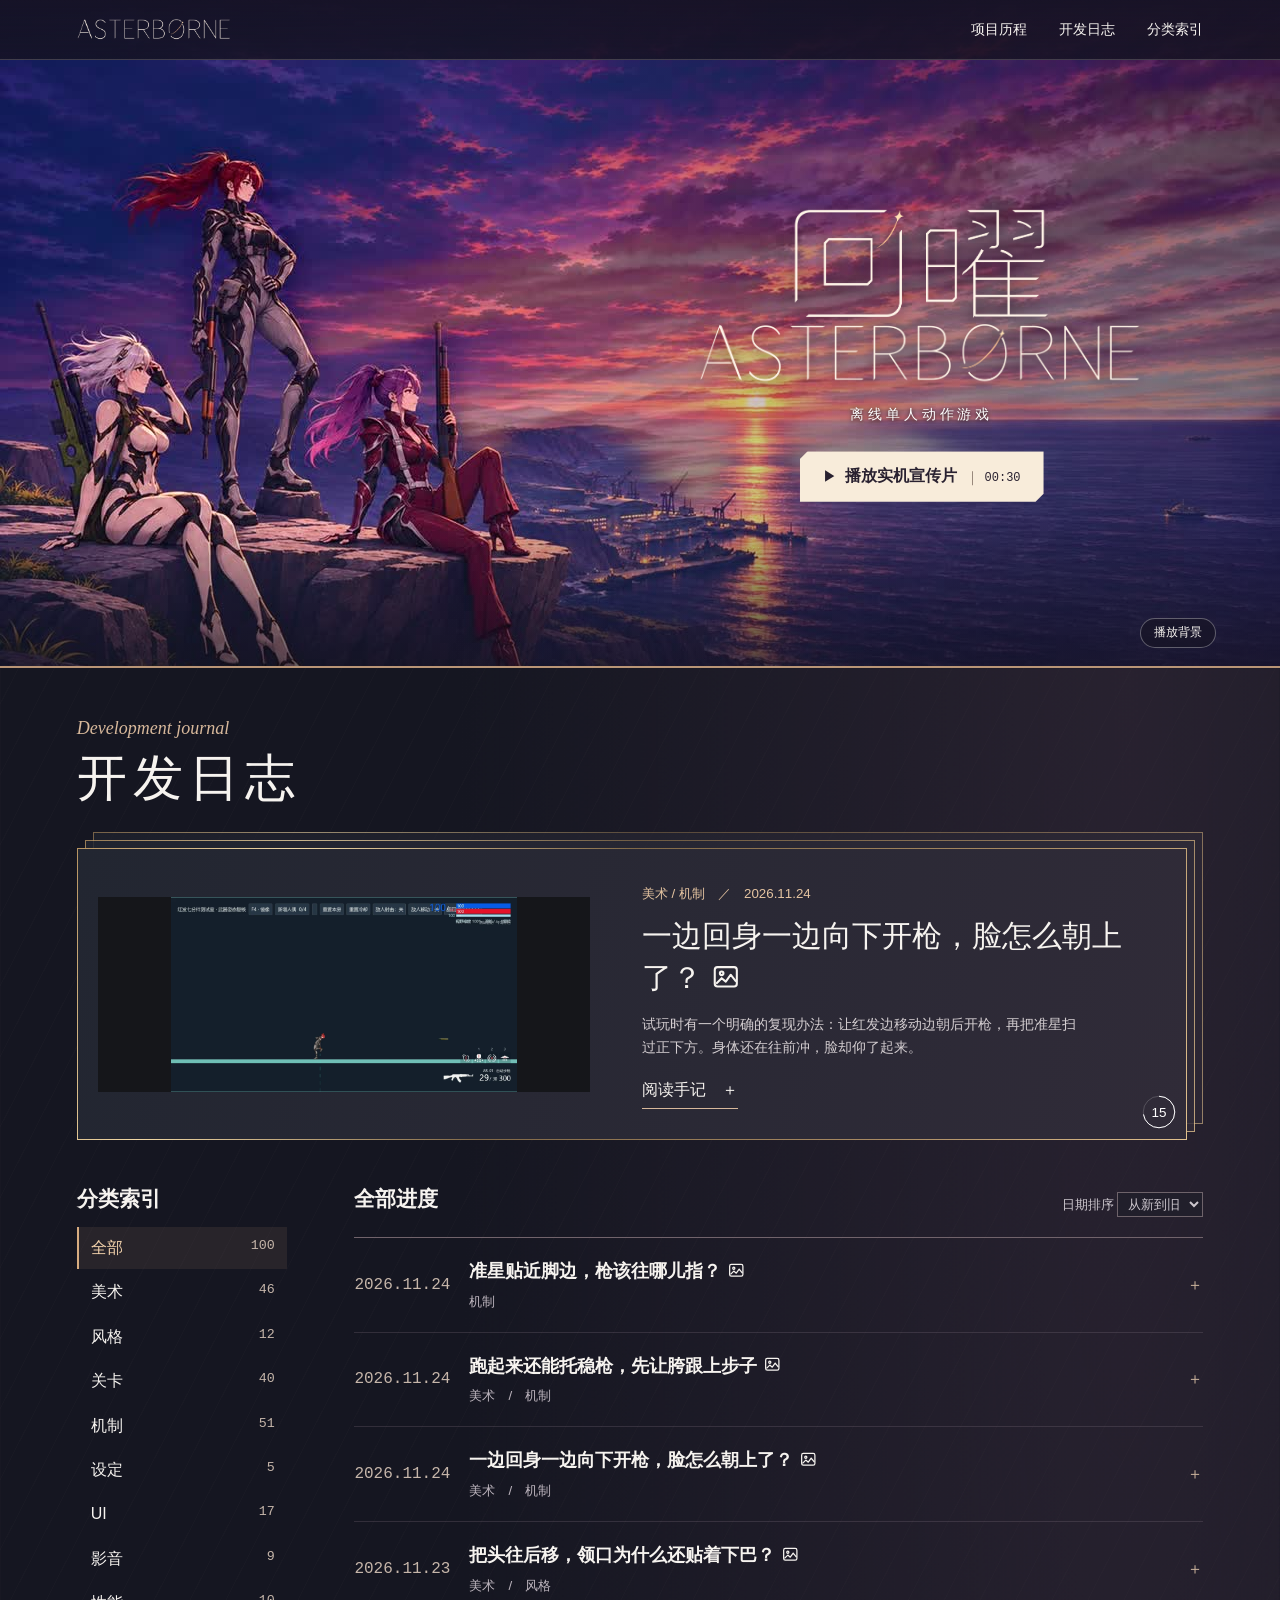
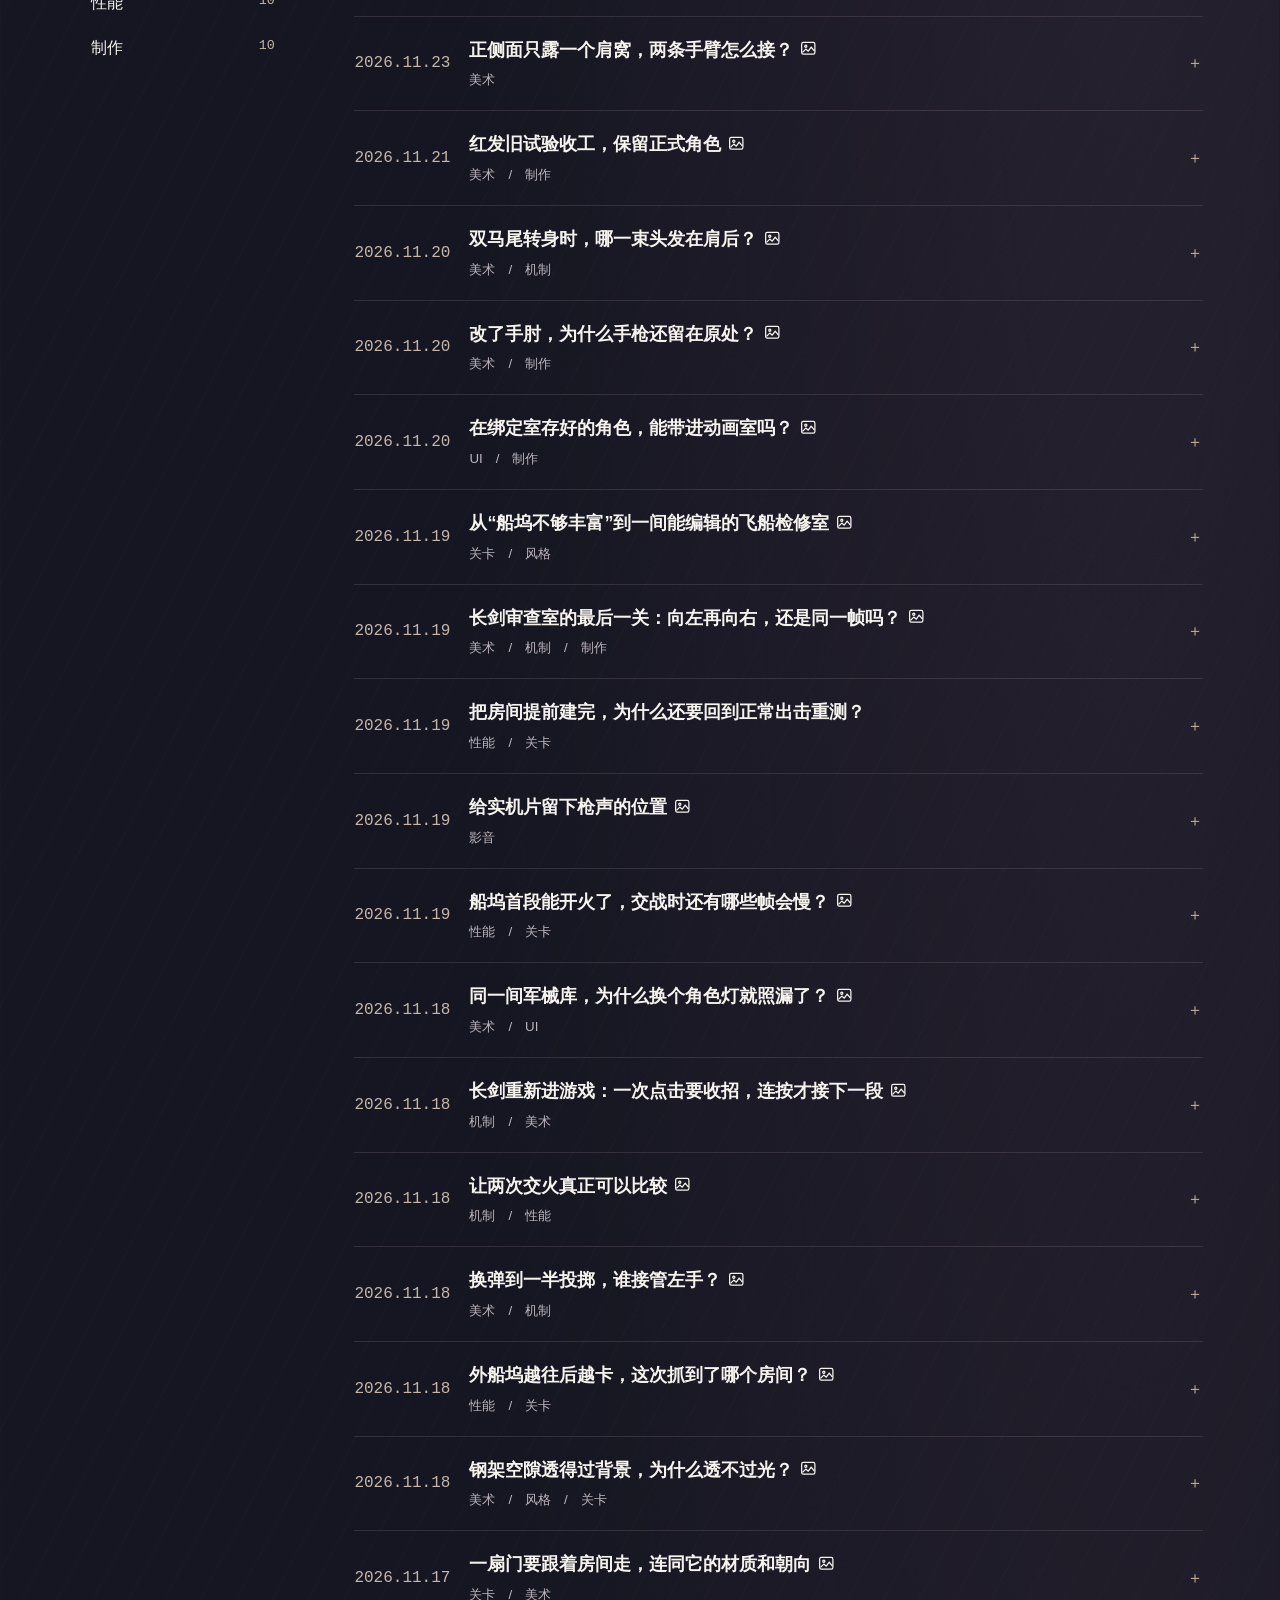
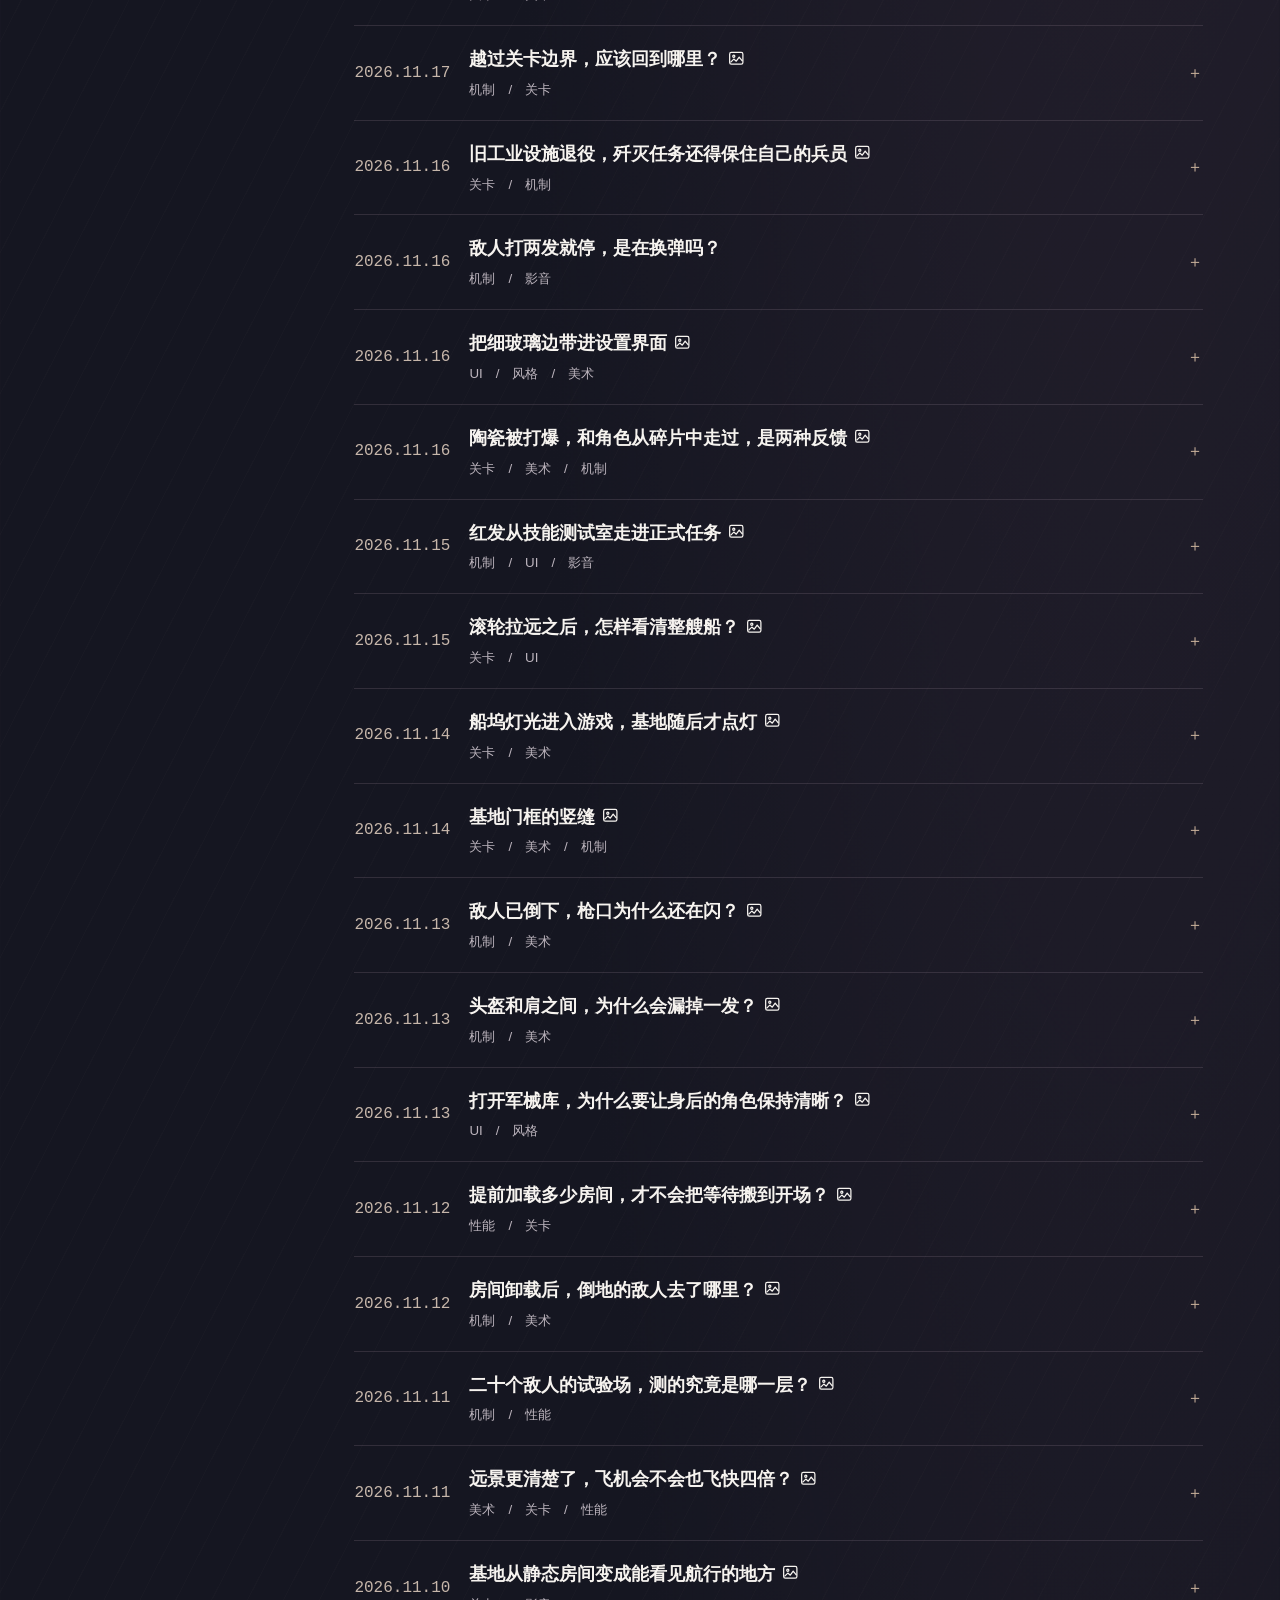
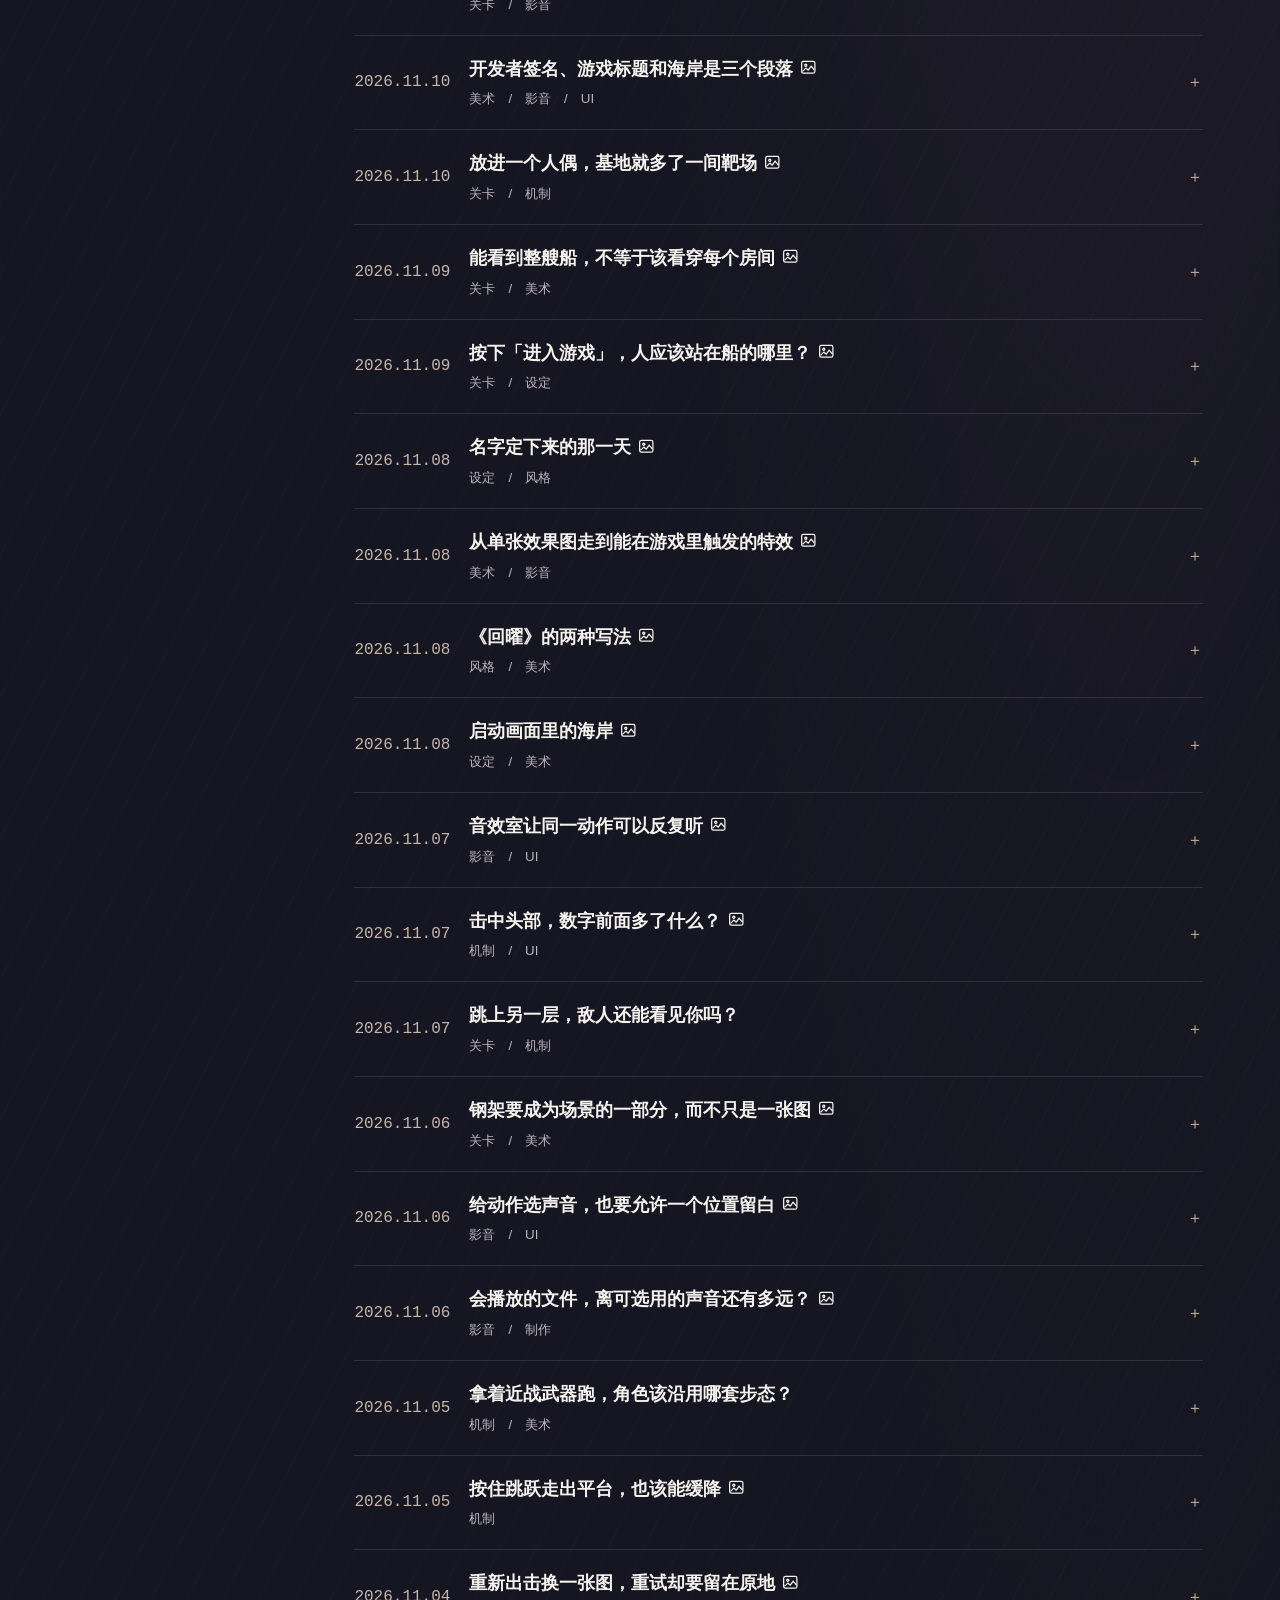
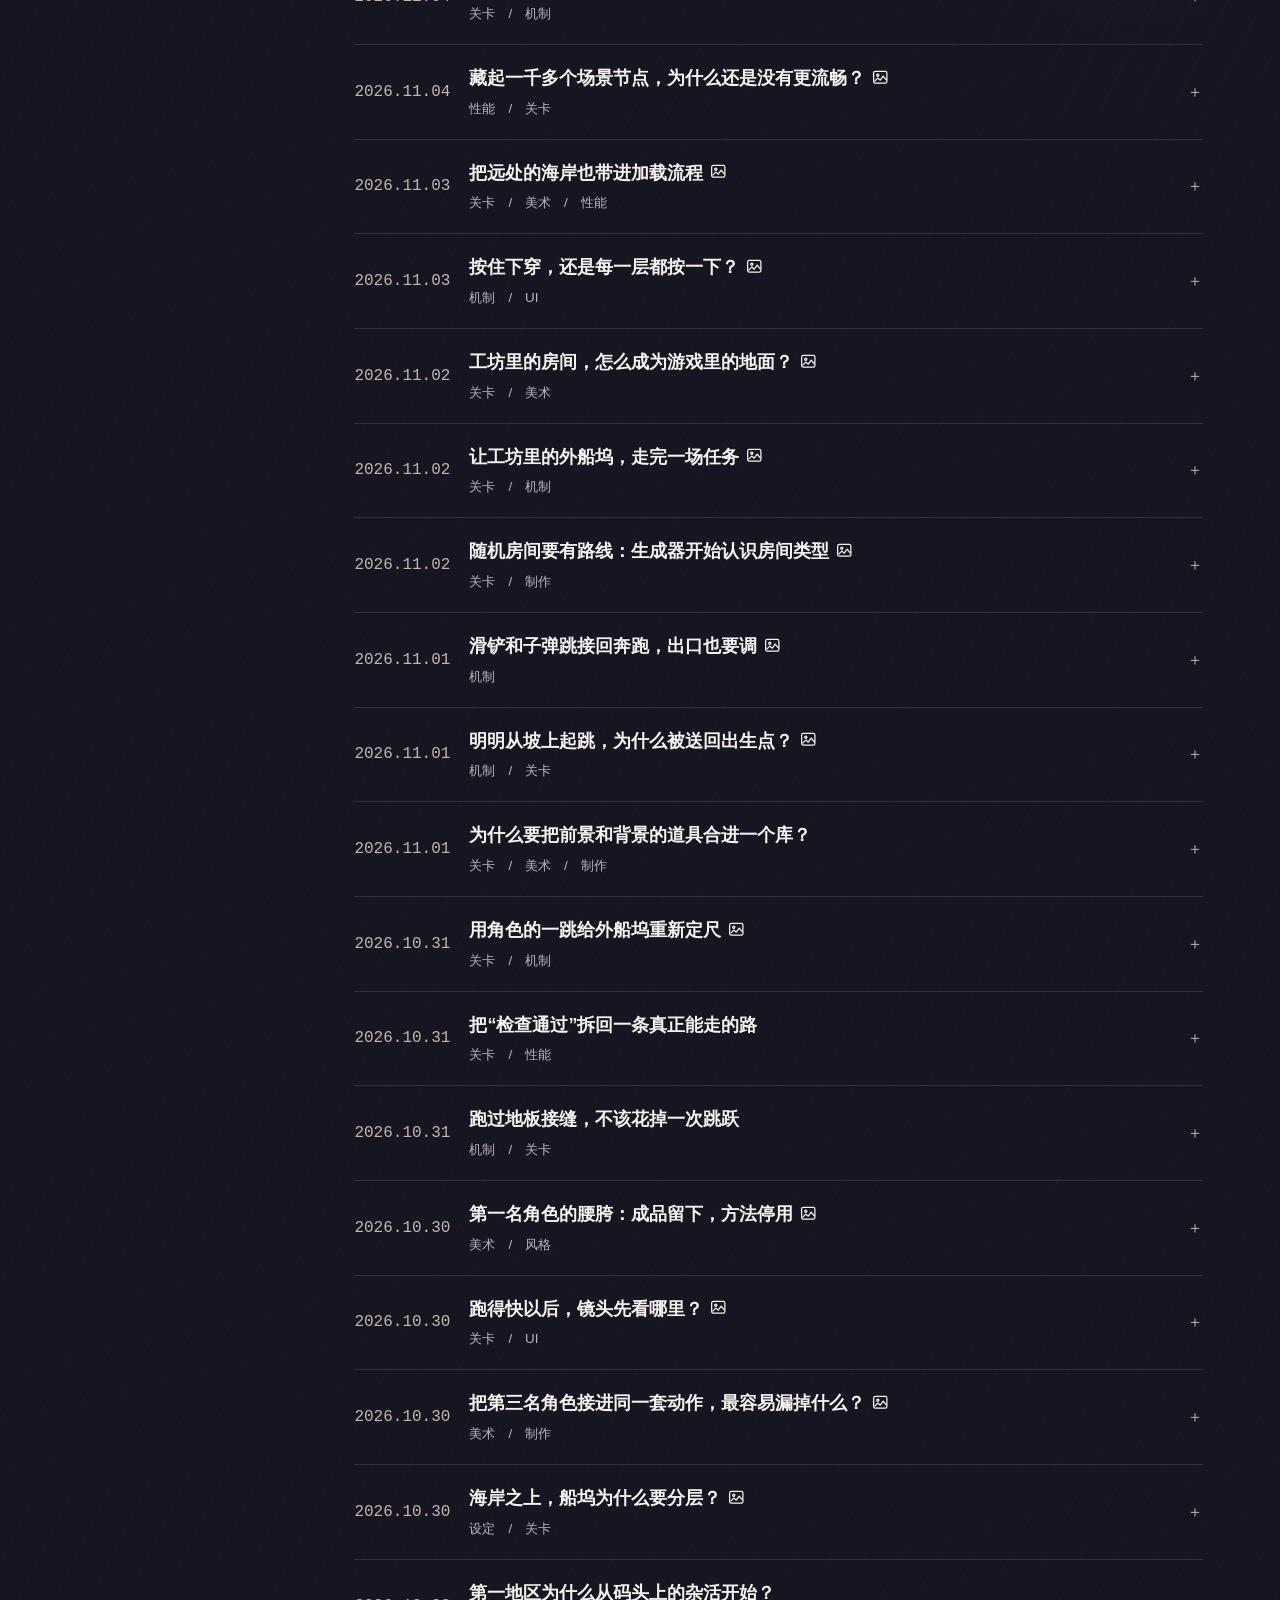
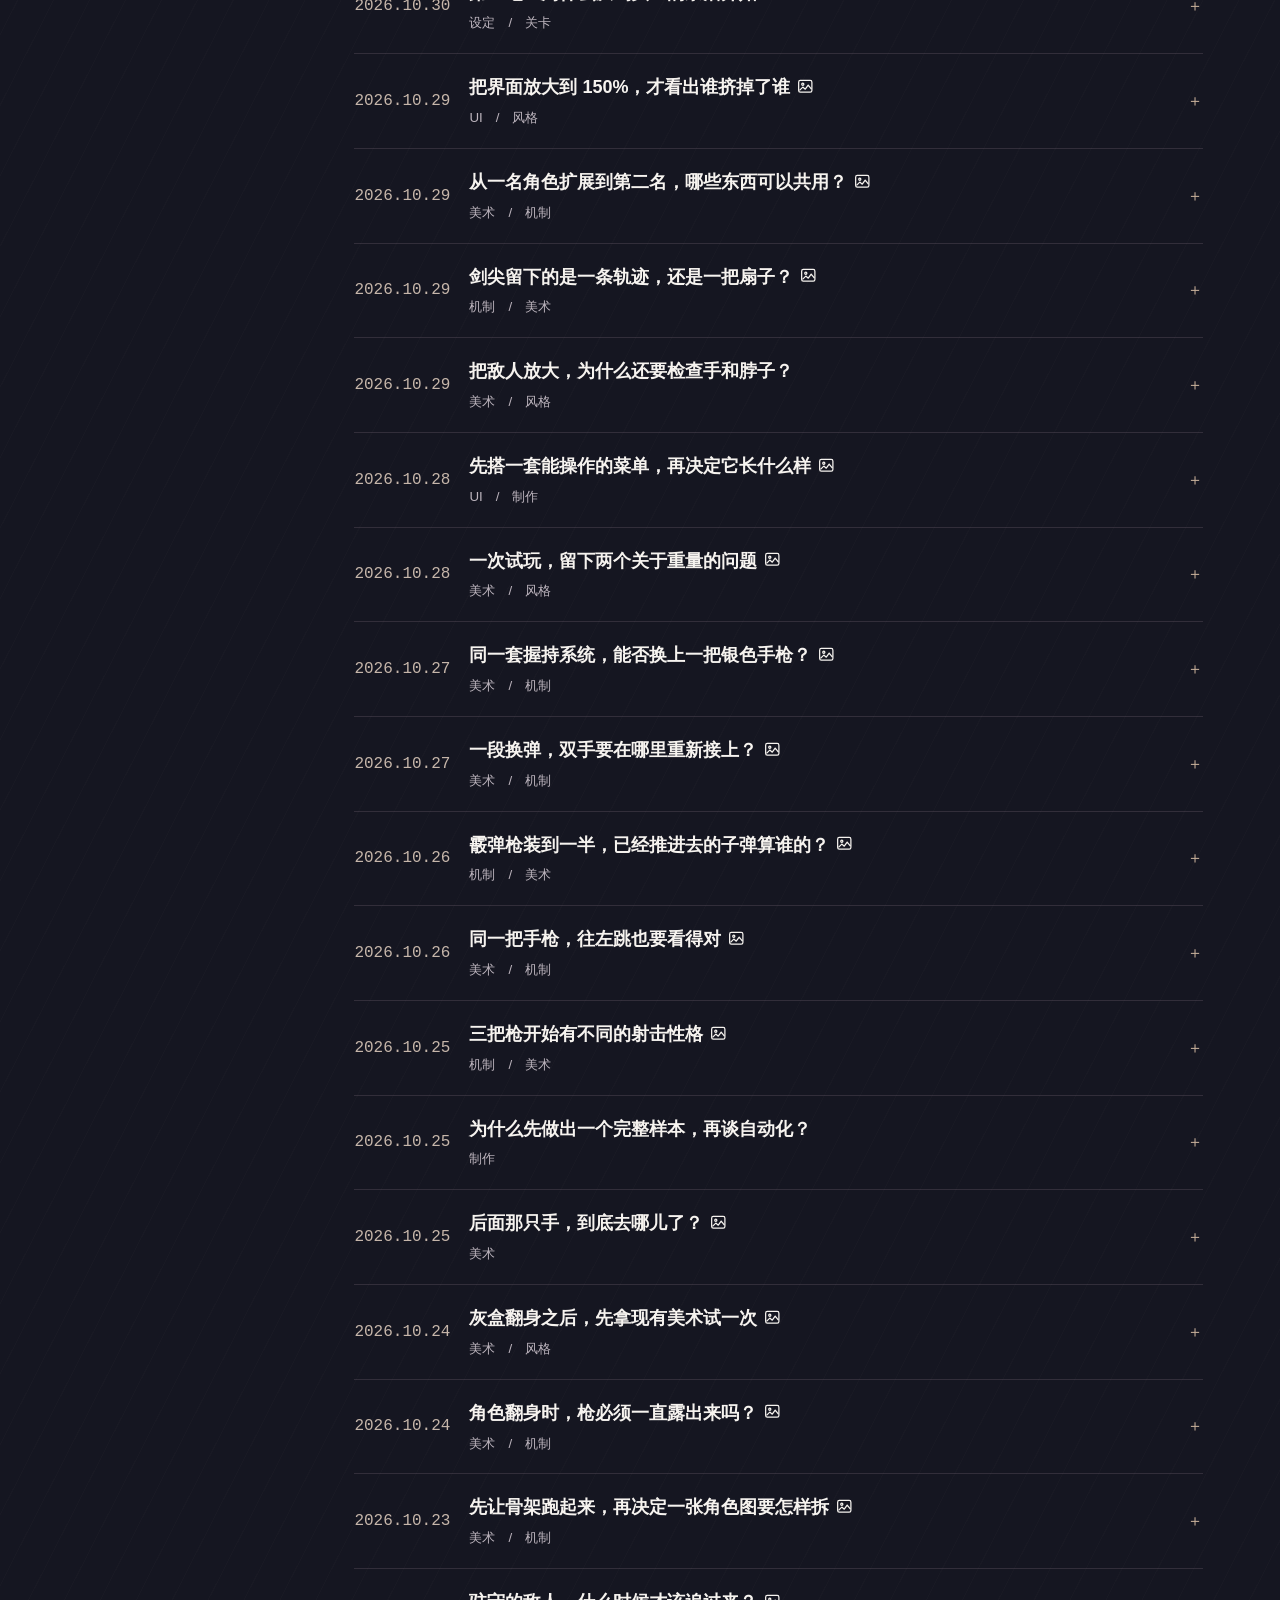
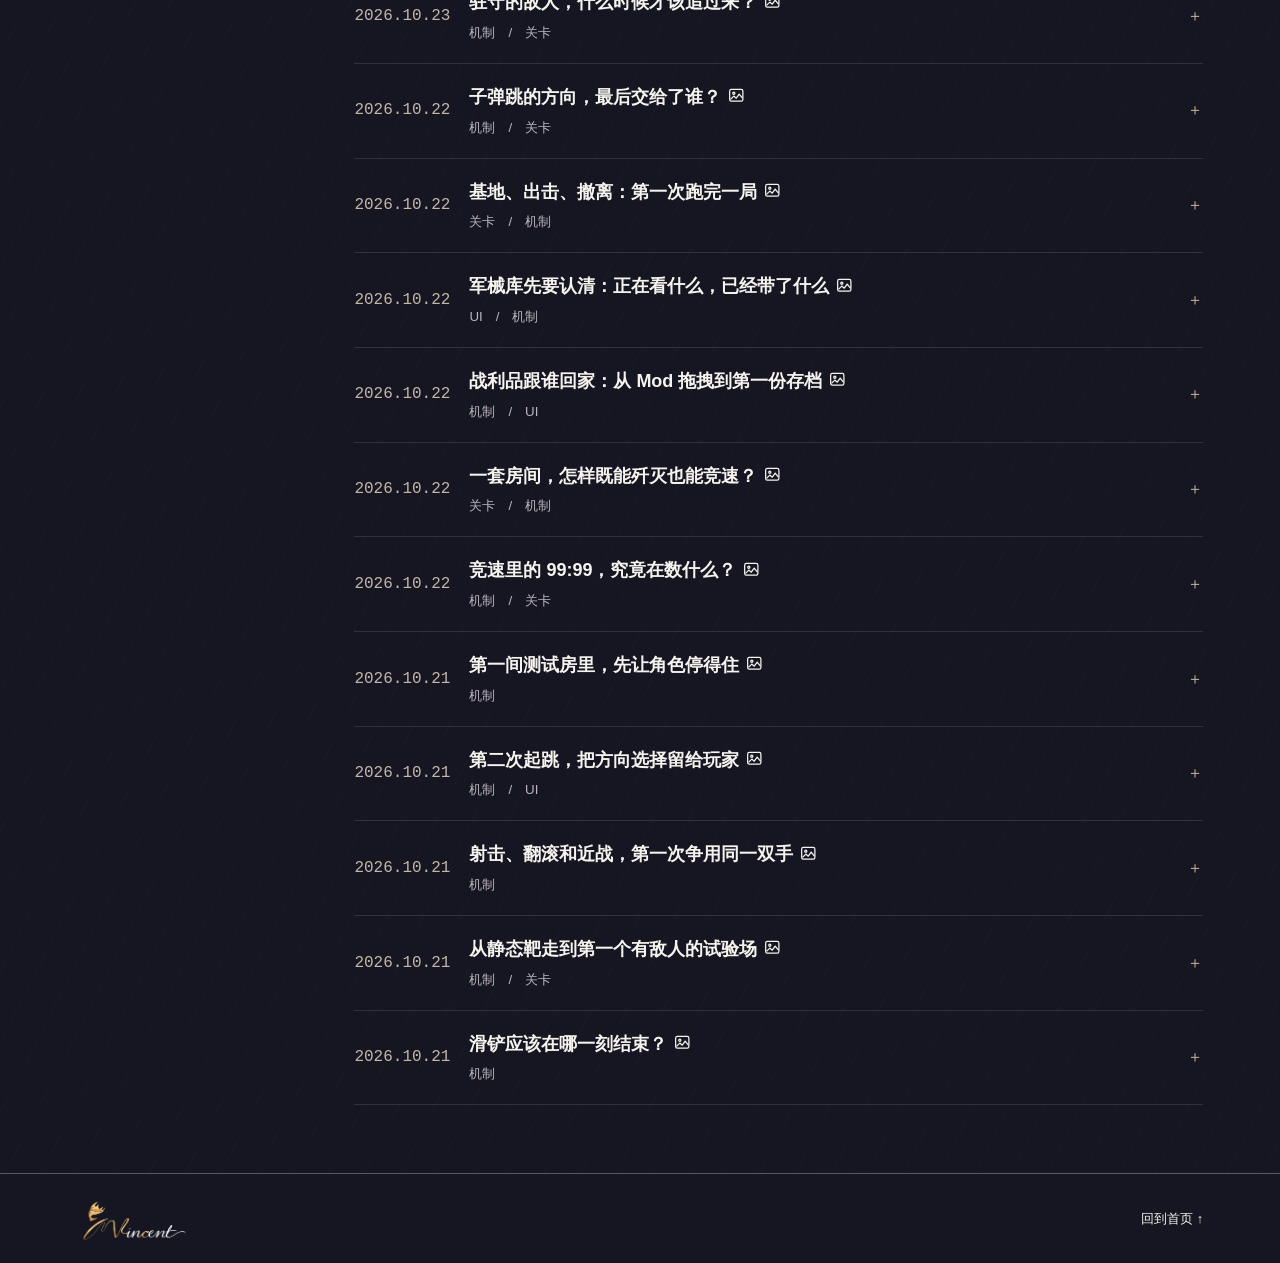
==== index.html @ 15bc6084 "Add a slim white countdown ring and gold journal card edges" ====
<!doctype html><html lang="zh-CN"><head><meta charset="utf-8"><meta name="viewport" content="width=device-width,initial-scale=1"><title>回曜 Asterborne ｜ 游戏与开发日志</title><link rel="stylesheet" href="site.css"><script defer src="notes.js"></script><script defer src="figures.js"></script><script defer src="journal.js"></script></head><body>
<header><a href="#home" aria-label="回曜首页"><img src="media/Asterborne-eclipse-wordmark.png" alt="Asterborne"></a><nav><a href="history.html">项目历程</a><a href="#journal">开发日志</a><a href="#topics">分类索引</a></nav></header>
<main id="home"><section class="hero"><video id="sea" muted loop playsinline preload="metadata" poster="media/shore.jpg" aria-hidden="true" src="media/homepage-background.mp4"></video><div class="heroCopy"><h1 aria-label="回曜 Asterborne"><span class="zh" aria-hidden="true"></span><span class="en" aria-hidden="true"></span></h1><p>离线单人动作游戏</p><button id="play"><span aria-hidden="true">▶</span> 播放实机宣传片 <small>00:30</small></button></div><button id="motion">播放背景</button></section>
<section id="journal"><div class="mast"><div><span lang="en">Development journal</span><h2>开发日志</h2></div></div>
<div id="journalDeck" aria-label="随机开发日志节选">
<svg class="deck-clock" viewBox="0 0 40 40" role="timer" aria-label="距下一篇日志的秒数" aria-live="off" hidden>
  <circle class="clock-track" cx="20" cy="20" r="17.5"/>
  <circle class="clock-ring" cx="20" cy="20" r="17.5" pathLength="100" stroke-dasharray="100" transform="rotate(-90 20 20)"/>
  <text x="20" y="25.4" text-anchor="middle">20</text>
</svg></div>
<div class="archive"><aside id="topics"><h3>分类索引</h3><div id="filters" aria-label="按开发方向筛选"></div></aside><section class="timeline"><div class="bar"><h3 id="listTitle">全部进度</h3><label>日期排序 <select id="order"><option value="new">从新到旧</option><option value="old">从旧到新</option></select></label></div><div id="entries" aria-live="polite"></div></section></div></section></main>
<footer><img src="media/Vincent-emblem-4K.png" alt="Vincent"><a href="#home">回到首页 ↑</a></footer>
<dialog id="cinema" aria-label="回曜实机宣传片"><button class="close" aria-label="关闭宣传片">关闭 ×</button><video controls playsinline preload="none" src="media/homepage-gameplay.mp4"></video></dialog>
<dialog id="article" aria-labelledby="articleTitle"><button class="close">关闭 ×</button><small id="articleMeta"></small><h2 id="articleTitle"></h2><div id="articleBody"></div></dialog></body></html>
---- site.css ----
*{box-sizing:border-box}html{scroll-behavior:smooth;scroll-padding-top:20px}body{margin:0;color:#f6f3ef;background:#151621;font:16px/1.65 "Microsoft YaHei UI","Microsoft YaHei",sans-serif}button,select{font:inherit;cursor:pointer}a,button{color:inherit}a{text-decoration:none}button{background:none;border:0}a:hover,button:hover{color:#f7cb96}:focus-visible{outline:3px solid #ffd38d;outline-offset:3px}header{position:absolute;z-index:2;inset:0 0 auto;display:flex;align-items:center;justify-content:space-between;padding:18px 6%;border-bottom:1px solid #fffae62f;background:linear-gradient(#171326bd,transparent)}header img{width:155px;display:block}nav{display:flex;gap:32px;font-size:14px}.hero{height:clamp(510px,74vh,820px);position:relative;isolation:isolate;overflow:hidden;background:#302849}.hero video,.hero:after{position:absolute;inset:0;width:100%;height:100%;object-fit:cover;object-position:50% 58%;z-index:-2}.hero:after{content:"";z-index:-1;background:linear-gradient(90deg,transparent 34%,#211b3633 55%,#1c122a75),linear-gradient(0deg,#10111caa,transparent 22%)}.heroCopy{position:absolute;top:53%;left:48%;right:4%;transform:translateY(-50%);text-align:center}:root { caret-color: transparent; }
input, textarea, [contenteditable]:not([contenteditable="false"]) { caret-color: auto; }
.hero h1{margin:0;user-select:none}
.hero h1 span{display:block;margin:auto;background:no-repeat center/contain;filter:drop-shadow(0 2px 7px #15101f)}
.hero h1 .zh{aspect-ratio:2644/1184;background-image:url("media/Asterborne-Huiyao-wordmark.png")}
.hero h1 .en{aspect-ratio:3760/513;background-image:url("media/Asterborne-eclipse-wordmark.png")}.zh{width:min(48%,265px)}.en{width:min(80%,450px)}.heroCopy p{letter-spacing:.28em;font-size:14px;color:white;margin:19px 0 25px;text-shadow:0 1px 4px #111}#play{background:#f8ecda;color:#292130;padding:12px 23px;clip-path:polygon(8px 0,100% 0,100% calc(100% - 8px),calc(100% - 8px) 100%,0 100%,0 8px);font-weight:650}#play:hover{background:white}#play span{font-size:13px;margin-right:5px}#play small{border-left:1px solid #99897c;margin-left:10px;padding-left:12px;font:12px monospace}#motion{position:absolute;bottom:18px;right:5%;font-size:12px;background:#171525b5;border:1px solid #ffffff50;border-radius:18px;padding:4px 13px}
#journal{position:relative;padding:48px max(6vw,calc((100vw - 1190px)/2)) 68px;background-image:radial-gradient(ellipse at 88% 0,#44334566,transparent 42%),repeating-linear-gradient(117deg,transparent 0 16px,#c7b3a205 16px 17px,transparent 17px 32px);border-top:2px solid #b99576}.mast,.bar,footer{display:flex;align-items:center;justify-content:space-between;gap:20px}.mast span{font:italic 18px Georgia,serif;color:#d7b89b}.mast h2{font:500 clamp(32px,4vw,50px)/1.2 "Songti SC",SimSun,serif;letter-spacing:.12em;margin:6px 0 24px}.mast p,.feature p{font-size:14px;color:#d4ced1}.feature{display:grid;grid-template-columns:1fr 1fr;align-items:center;gap:5%;border-block:1px solid #c8a68444;background:linear-gradient(105deg,#222631,#302b38);padding:20px}.featureImg{height:195px;background:#15161a;overflow:hidden}.featureImg img{width:100%;height:100%;object-fit:contain}.feature small,#articleMeta{color:#e5c4a1}.feature h3{font:500 30px/1.4 SimSun,serif;margin:9px 0}.feature p{max-width:31em}.feature button{padding:4px 0;border-bottom:1px solid #d7b89b}.feature b{margin-left:14px}.archive{display:grid;grid-template-columns:210px 1fr;gap:6%;margin-top:42px}.archive h3{margin:0 0 10px;font-size:21px}.bar label{font-size:13px;color:#ccc6cd}select{color:inherit;background:#211f2b;border:1px solid #6e636a;padding:3px 6px}.bar{border-bottom:1px solid #71636b;padding-bottom:10px}#filters{display:grid;gap:2px}#filters button{padding:8px 12px;text-align:left;display:flex;justify-content:space-between;border-left:2px solid transparent}#filters button[aria-pressed=true]{background:#be93731c;border-color:#d7ac80;color:#f5d4ad}#filters small,time{font-family:Consolas,monospace;color:#c6b6aa}.entry{width:100%;display:grid;grid-template-columns:105px 1fr auto;gap:10px;text-align:left;padding:19px 0;border-bottom:1px solid #81748143;align-items:center}.entry small{display:block;color:#bdb5be;margin-top:4px}.entry b{font-size:18px}.entry i{font-style:normal;color:#c8b09a}.empty{color:#beb7bf}footer{border-top:1px solid #615563;padding:12px 6%;font-size:13px}footer img{width:115px}dialog{color:#f6f2ec;background:#25232e;border:1px solid #776b72;max-width:min(90vw,760px);padding:28px}dialog::backdrop{background:#080914dd}.close{display:block;margin:0 0 16px auto}dialog img,dialog video{display:block;max-width:100%;max-height:70vh;margin:auto}#cinema{width:min(95vw,1100px);max-width:none;padding:12px}#cinema video{width:100%}dialog h2{font-family:SimSun,serif}dialog p{line-height:1.85}
@media(max-width:700px){header{padding:15px 4%}header img{width:100px}nav{gap:13px;font-size:12px}.hero{height:560px}.hero video{object-position:34% center}.heroCopy{inset:auto 0 34px;transform:none}.hero:after{background:linear-gradient(0deg,#171325ed 0,transparent 66%)}.zh{width:116px}.en{width:238px}.heroCopy p{margin:8px 0 13px}#motion{bottom:8px;right:8px;font-size:10px}.mast{display:block}.mast p{margin:-8px 0 18px}.feature{display:block;padding:14px}.featureImg{height:148px;margin-bottom:15px}.archive{display:block;margin-top:28px}#filters{display:flex;flex-wrap:wrap;gap:6px}#filters button{border:1px solid #685d69;padding:4px 9px}#filters small{margin-left:5px}.bar{margin-top:24px}.entry{grid-template-columns:1fr auto;gap:2px}.entry time{grid-column:1/-1;font-size:12px}#journal{padding:32px 5%}.heroCopy #play{font-size:14px}}
@media(prefers-reduced-motion:reduce){html{scroll-behavior:auto}}
html { scroll-padding-top: var(--nav-height, 64px); }
header { position: fixed; background-color: rgb(22 19 35 / 85%); }
.hero { position: sticky; top: 0; filter: blur(var(--cover-blur, 0px)); }
#journal { z-index: 1; background-color: #151621; min-height: calc(100svh - var(--nav-height, 64px)); }
@media (prefers-reduced-motion: reduce) {
  .hero { position: relative; filter: none; }
}
#article figure { margin: 1.5rem 0 .5rem; }
#article figure img { background: #666571; border-radius: 2px; }
#article figure a { display: block; }
#article figcaption { margin-top: .55rem; color: #d3c7be; font-size: .88rem; }

.note-image-icon { display: inline-block; width: .92em; height: .92em; margin-inline-start: .35em; vertical-align: -.06em; color: var(--accent); }
.note-image-icon svg { display: block; width: 100%; height: 100%; }

.story-part { margin: 1.1rem 0; }
.story-label { display: block; font-size: .83rem; letter-spacing: .08em; color: #e6cbb2; }
.story-part > p { margin: .32rem 0 .65rem; }

#journalDeck {
  --step: 8px;
  position: relative;
  isolation: isolate;
  margin: calc(2 * var(--step)) calc(2 * var(--step)) 0 0;
  height: 292px;
}
#journalDeck .feature {
  position: absolute;
  inset: 0;
  box-sizing: border-box;
  border: 1px solid transparent;
  background: linear-gradient(105deg,#222631,#302b38) padding-box,
    linear-gradient(118deg,#b79462,#f0d8a5 17%,#816948 44%,#a98b63 76%,#e1c18e) border-box;
  transition: transform .72s ease, opacity .72s ease;
}
#journalDeck .feature > * { min-width: 0; }
#journalDeck .feature[inert] > * { visibility: hidden; }
#journalDeck .feature[data-slot="leaving"] > * { visibility: visible; }
#journalDeck [data-slot="0"] { z-index: 3; opacity: 1; }
#journalDeck [data-slot="1"] { transform: translate(var(--step),calc(-1 * var(--step))); z-index: 2; opacity: .8; }
#journalDeck [data-slot="2"] { transform: translate(calc(2 * var(--step)),calc(-2 * var(--step))); z-index: 1; opacity: .6; }
#journalDeck [data-slot="incoming"] { transform: translate(calc(4 * var(--step)),calc(-4 * var(--step))); z-index: 0; opacity: 0; }
#journalDeck [data-slot="leaving"] { transform: translate(-25px,22px); z-index: 4; opacity: 0; pointer-events: none; }
#journalDeck .text-only { display: flex; align-items: center; justify-content: flex-start; text-align: left; }
#journalDeck .text-only p { max-width: 64ch; }
#journalDeck h3, #journalDeck p {
  display: -webkit-box; -webkit-box-orient: vertical; overflow: hidden;
}
#journalDeck h3 { -webkit-line-clamp: 2; }
#journalDeck p { -webkit-line-clamp: 3; }
@media(max-width:750px) {
  #journalDeck { --step: 5px; height: 398px; }
  #journalDeck .feature { display: flex; flex-direction: column; align-items: stretch; justify-content: center; gap: 0; }
  #journalDeck .featureImg { flex: 0 0 128px; margin-bottom: 10px; }
  #journalDeck h3 { font-size: 23px; line-height: 1.3; }
  #journalDeck p { margin: 6px 0 10px; }
}
@media(prefers-reduced-motion:reduce) {
  #journalDeck .feature { transition: none; }
  #journalDeck [data-slot="leaving"] { visibility: hidden; }
}

.deck-clock { position:absolute; z-index:5; right:10px; bottom:10px; width:36px; height:36px; pointer-events:none; }
.deck-clock[hidden] { display:none; }
.deck-clock circle { fill:none; stroke-width:1.1; }
.clock-track { stroke:rgb(255 255 255 / 18%); }
.clock-ring { stroke:#fff; }
.deck-clock text { fill:#fff; font:500 15px Arial,sans-serif; font-variant-numeric:tabular-nums; }
#journalDeck .feature { padding-right:52px; }
@media(max-width:750px) {
  #journalDeck .feature { padding-right:14px; padding-bottom:44px; }
  .deck-clock { right:8px; bottom:6px; width:32px; height:32px; }
}
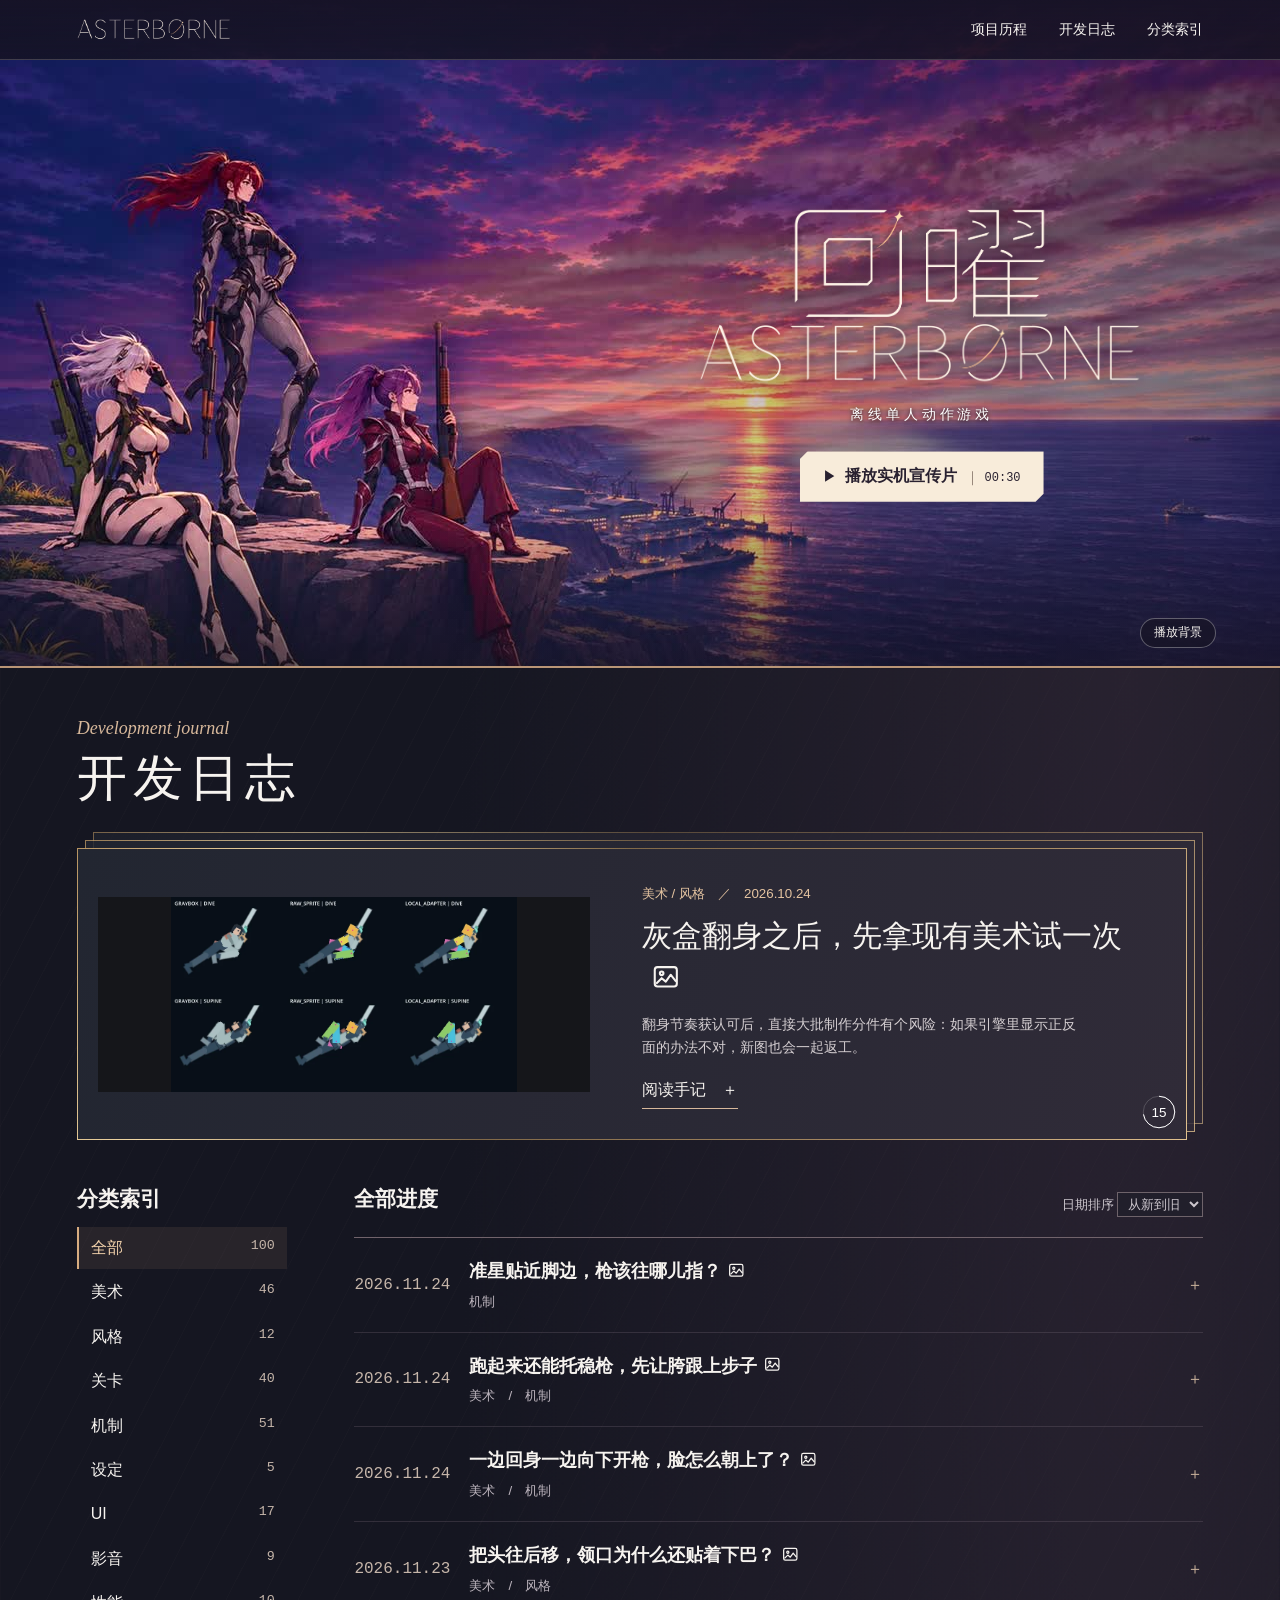
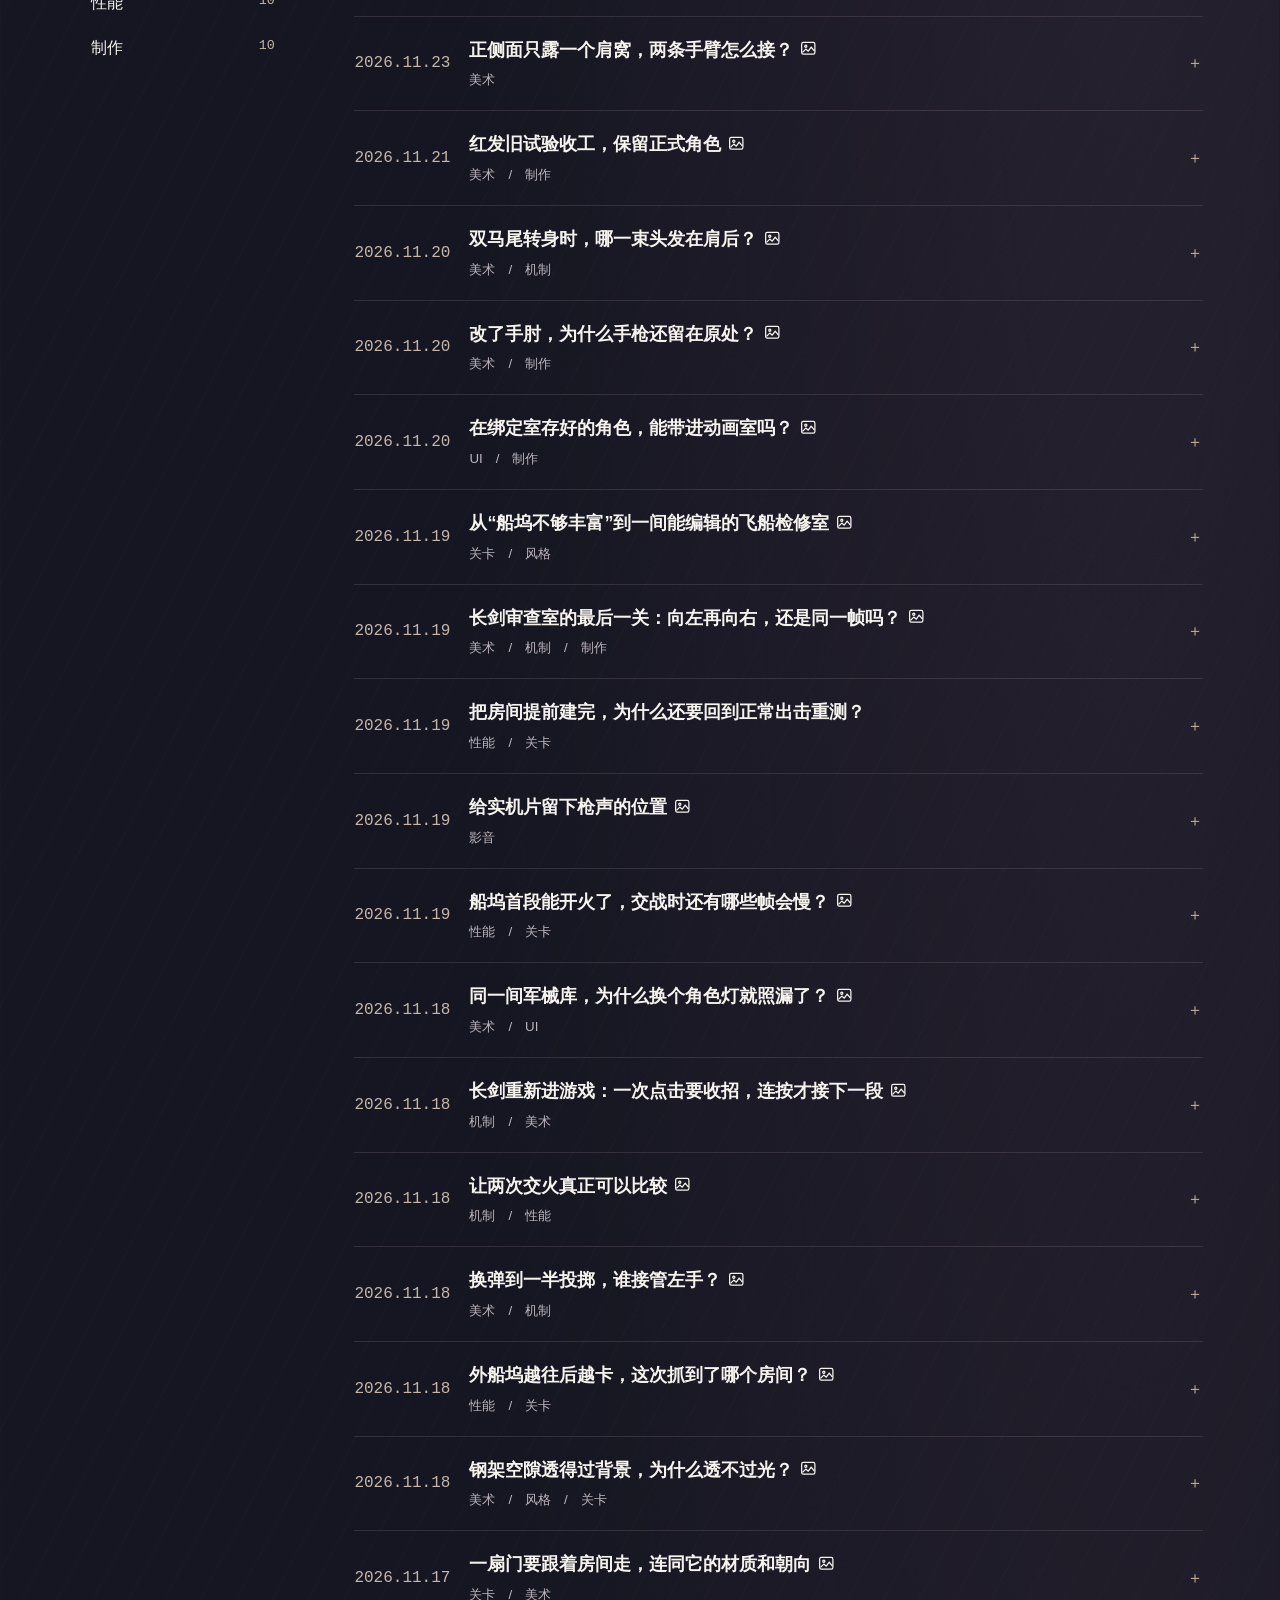
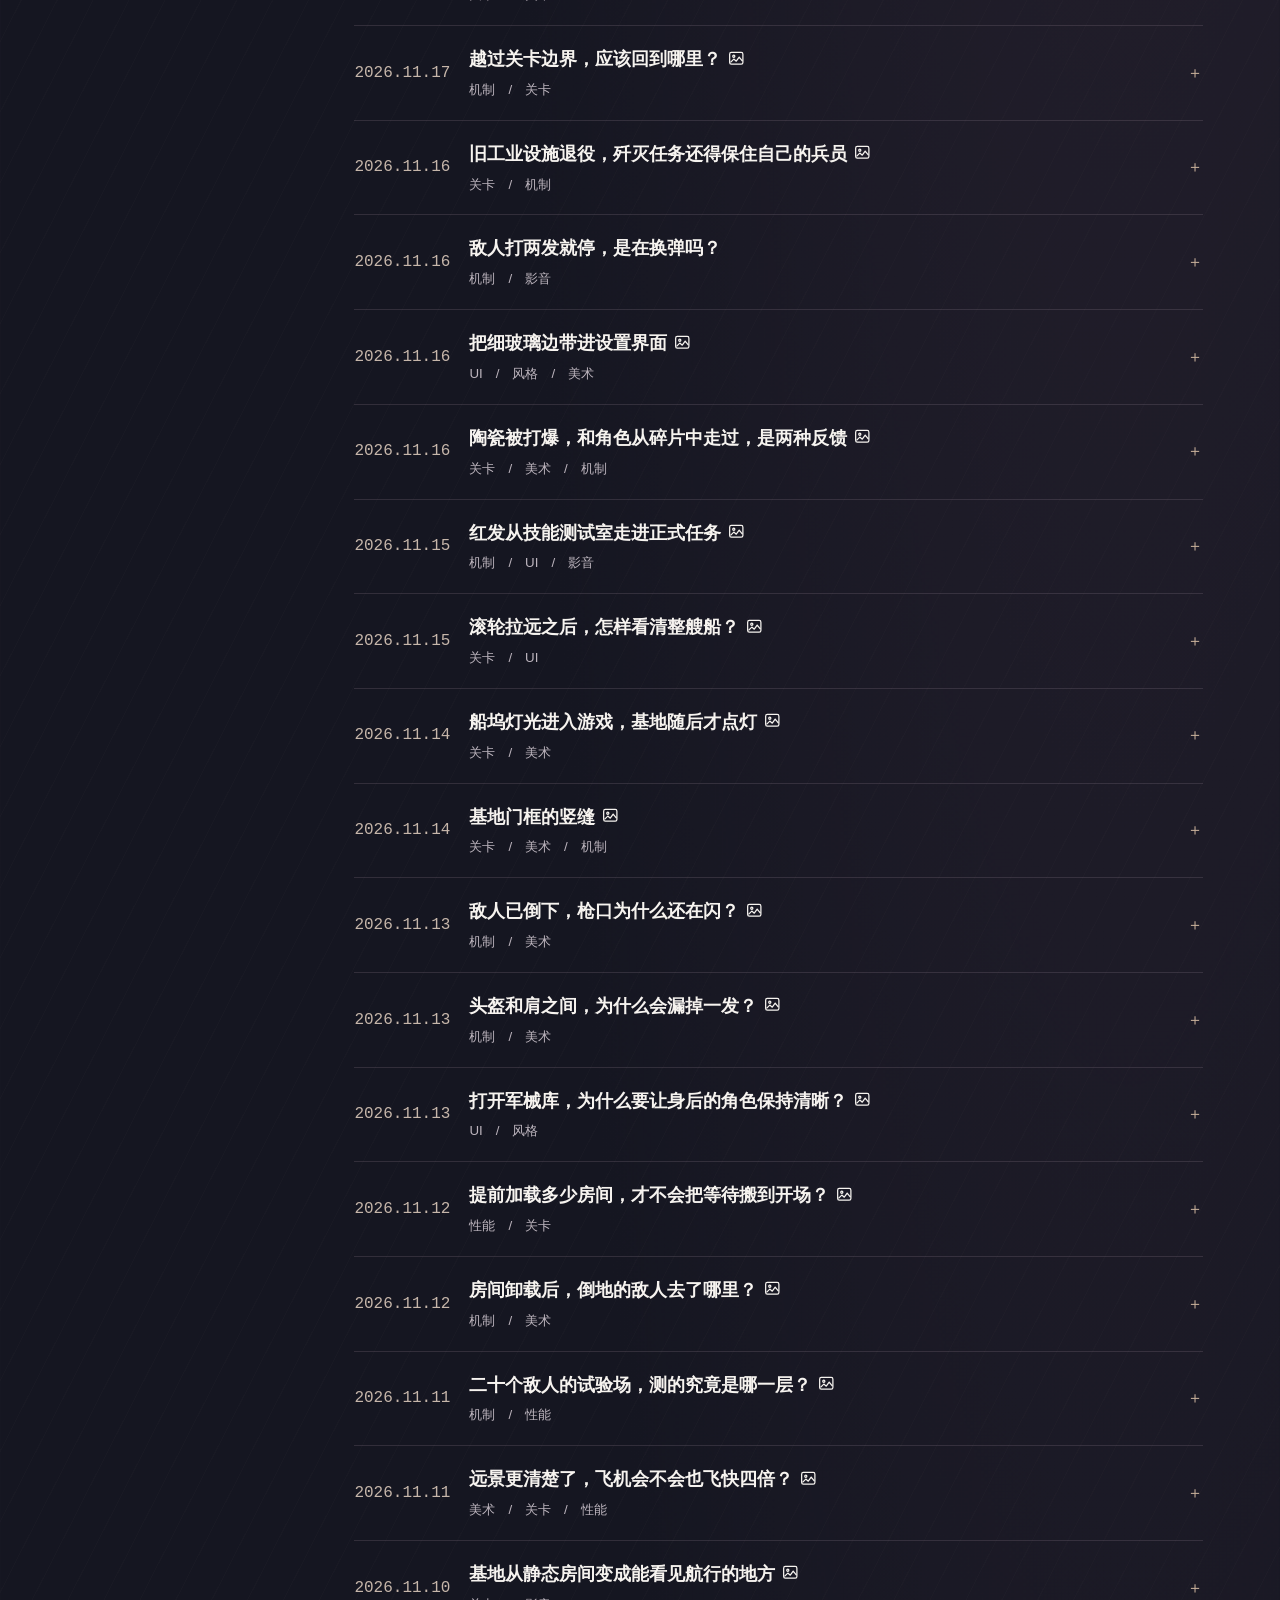
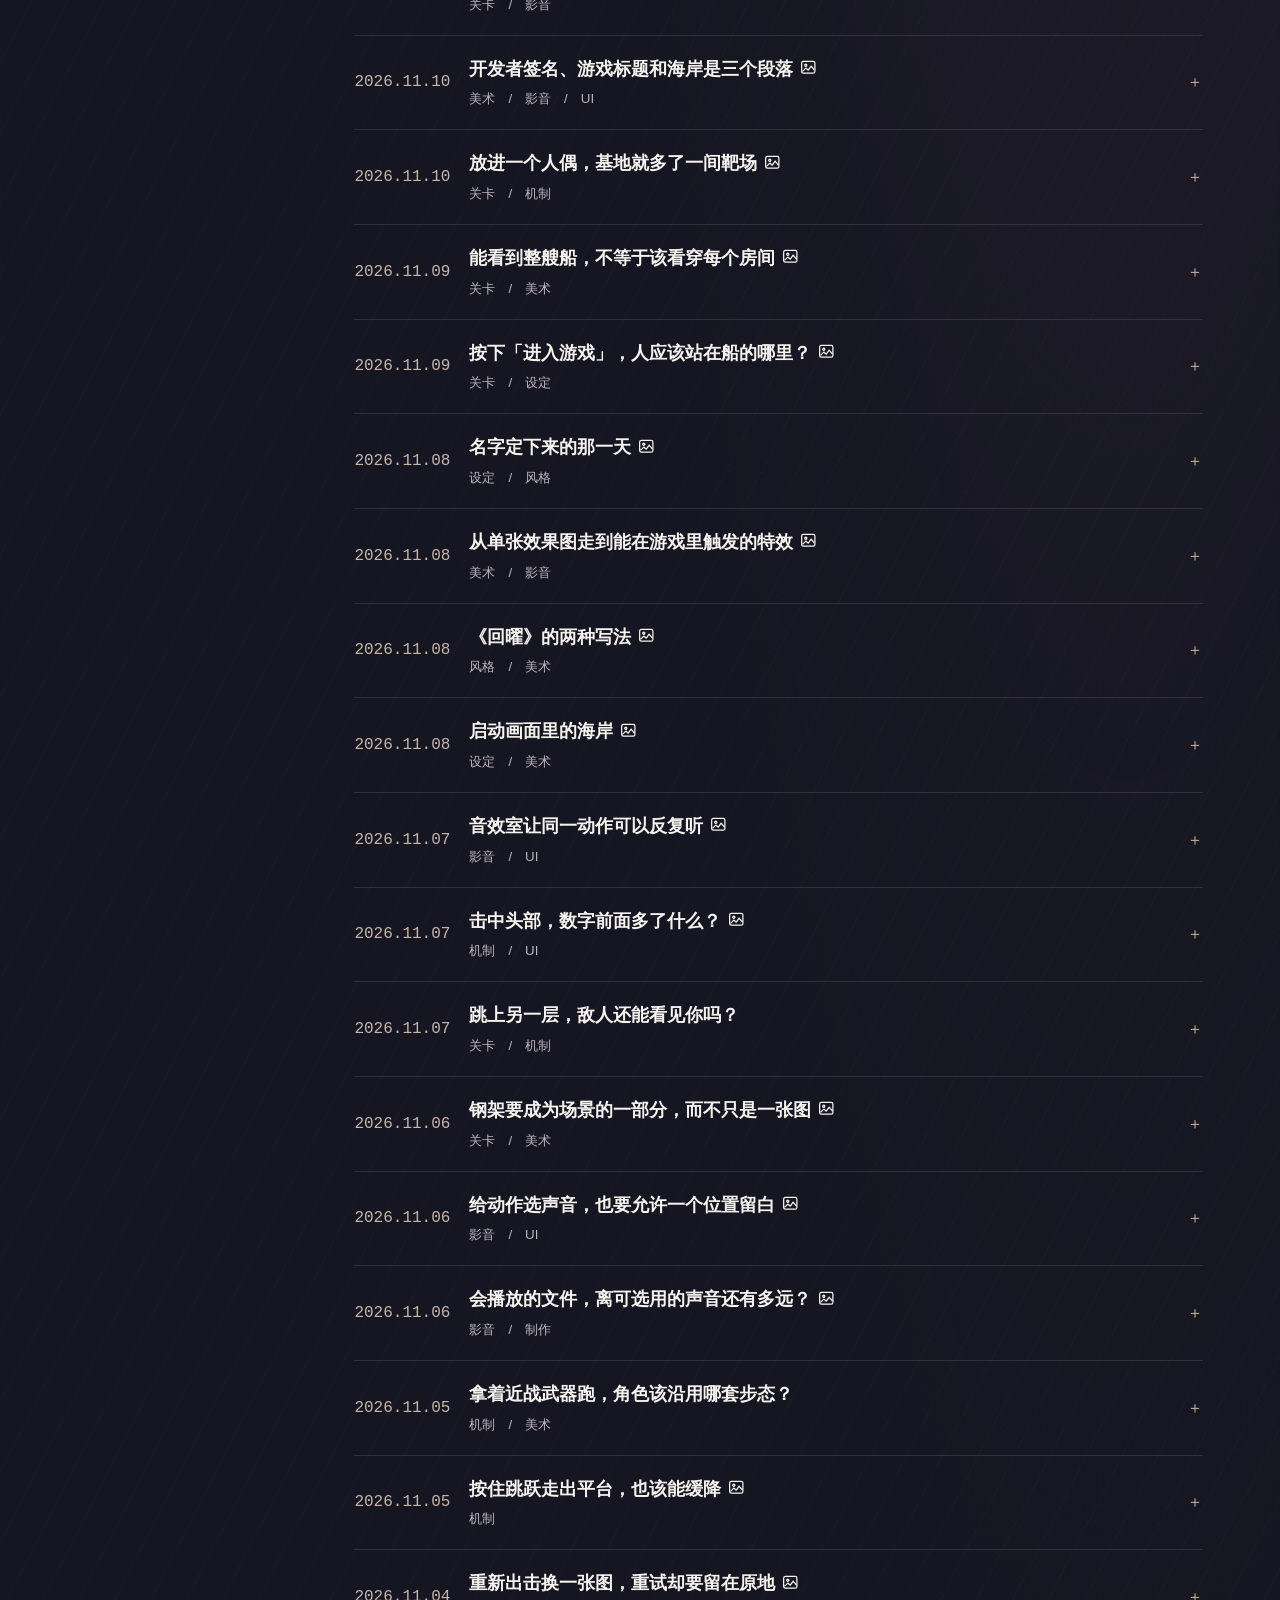
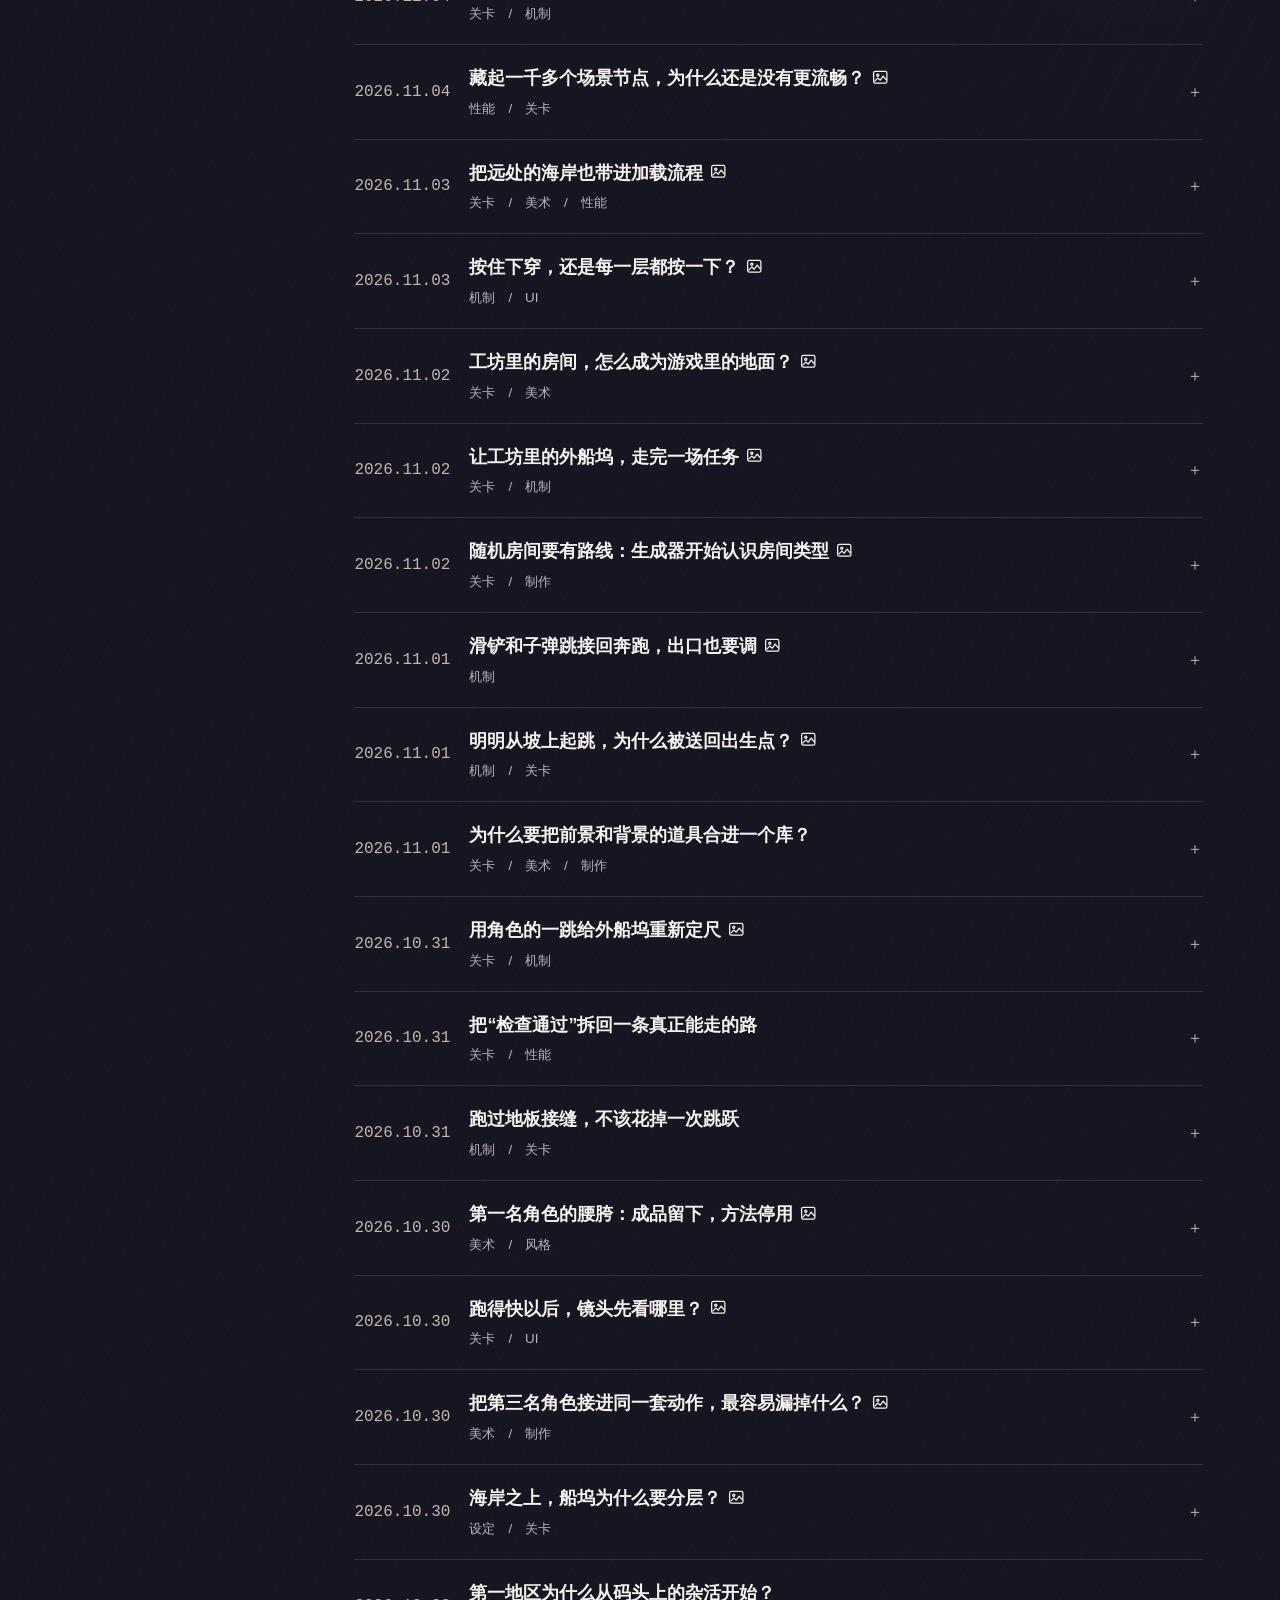
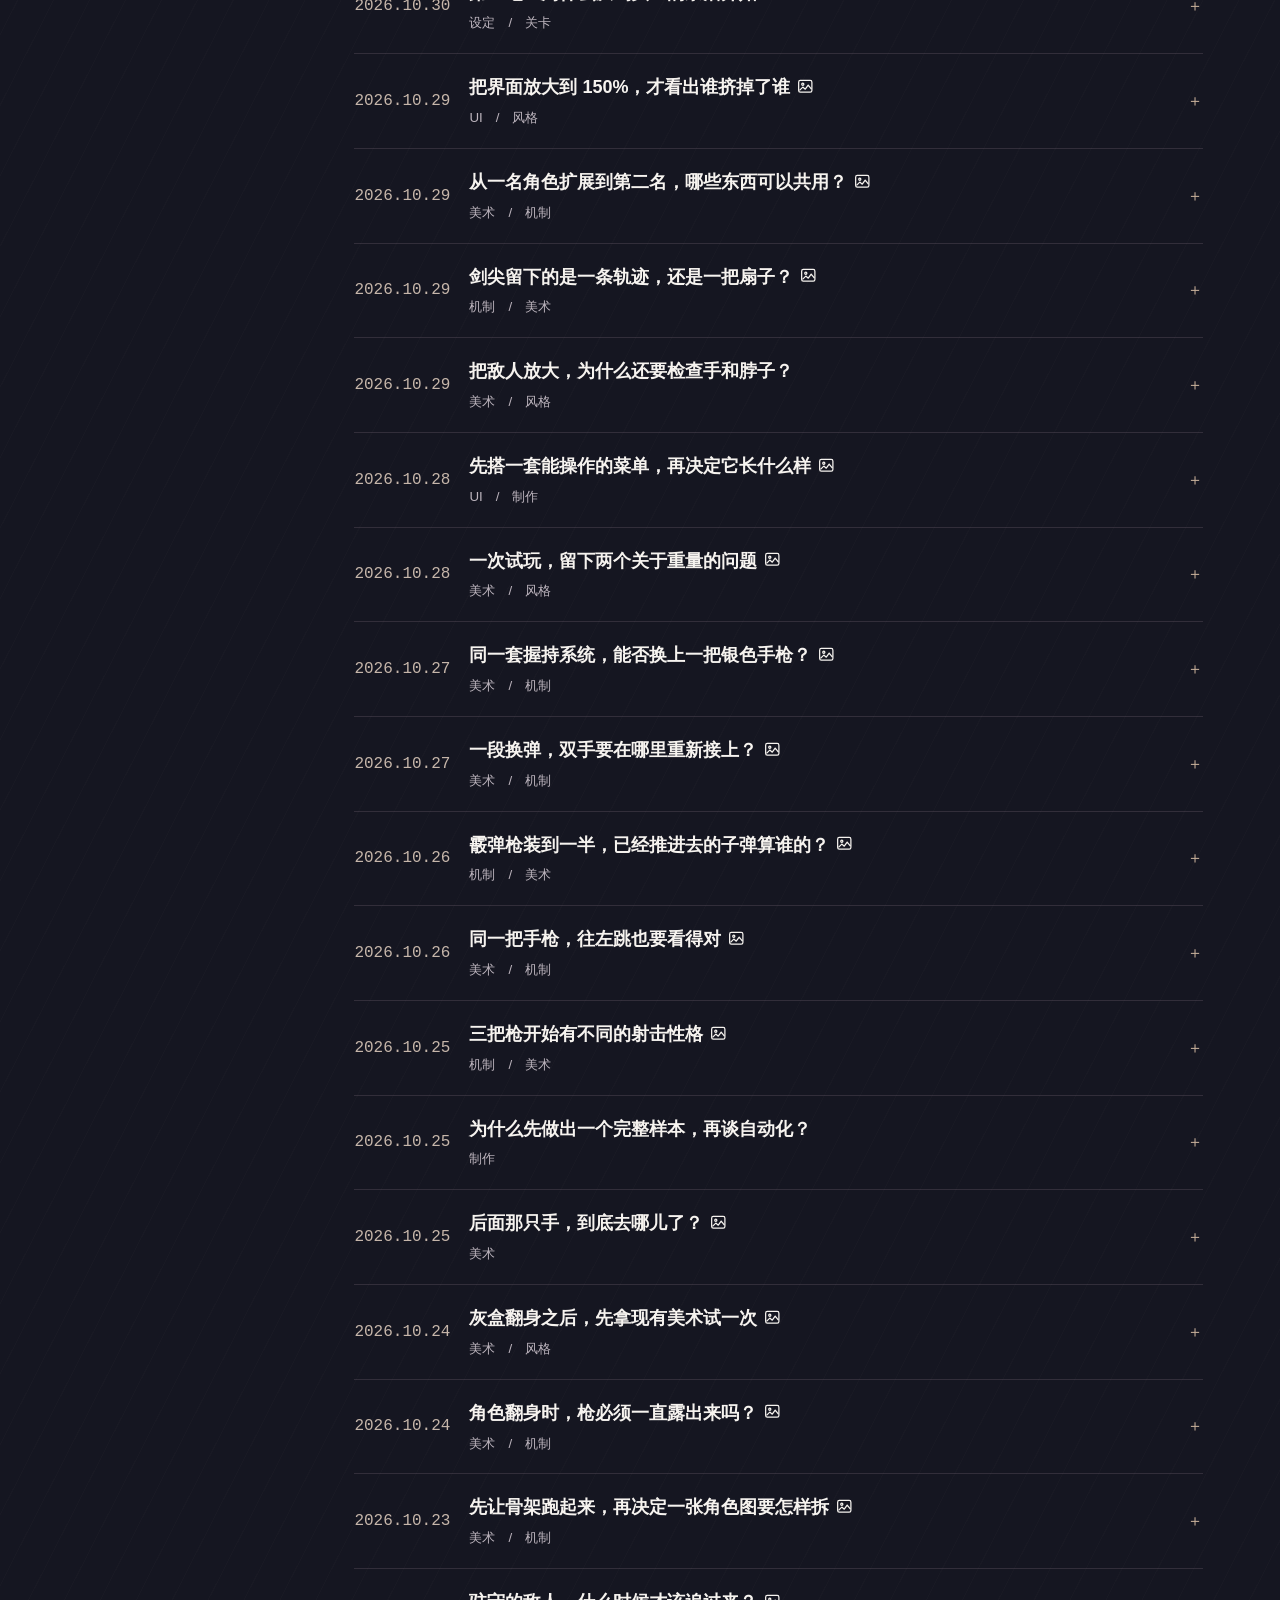
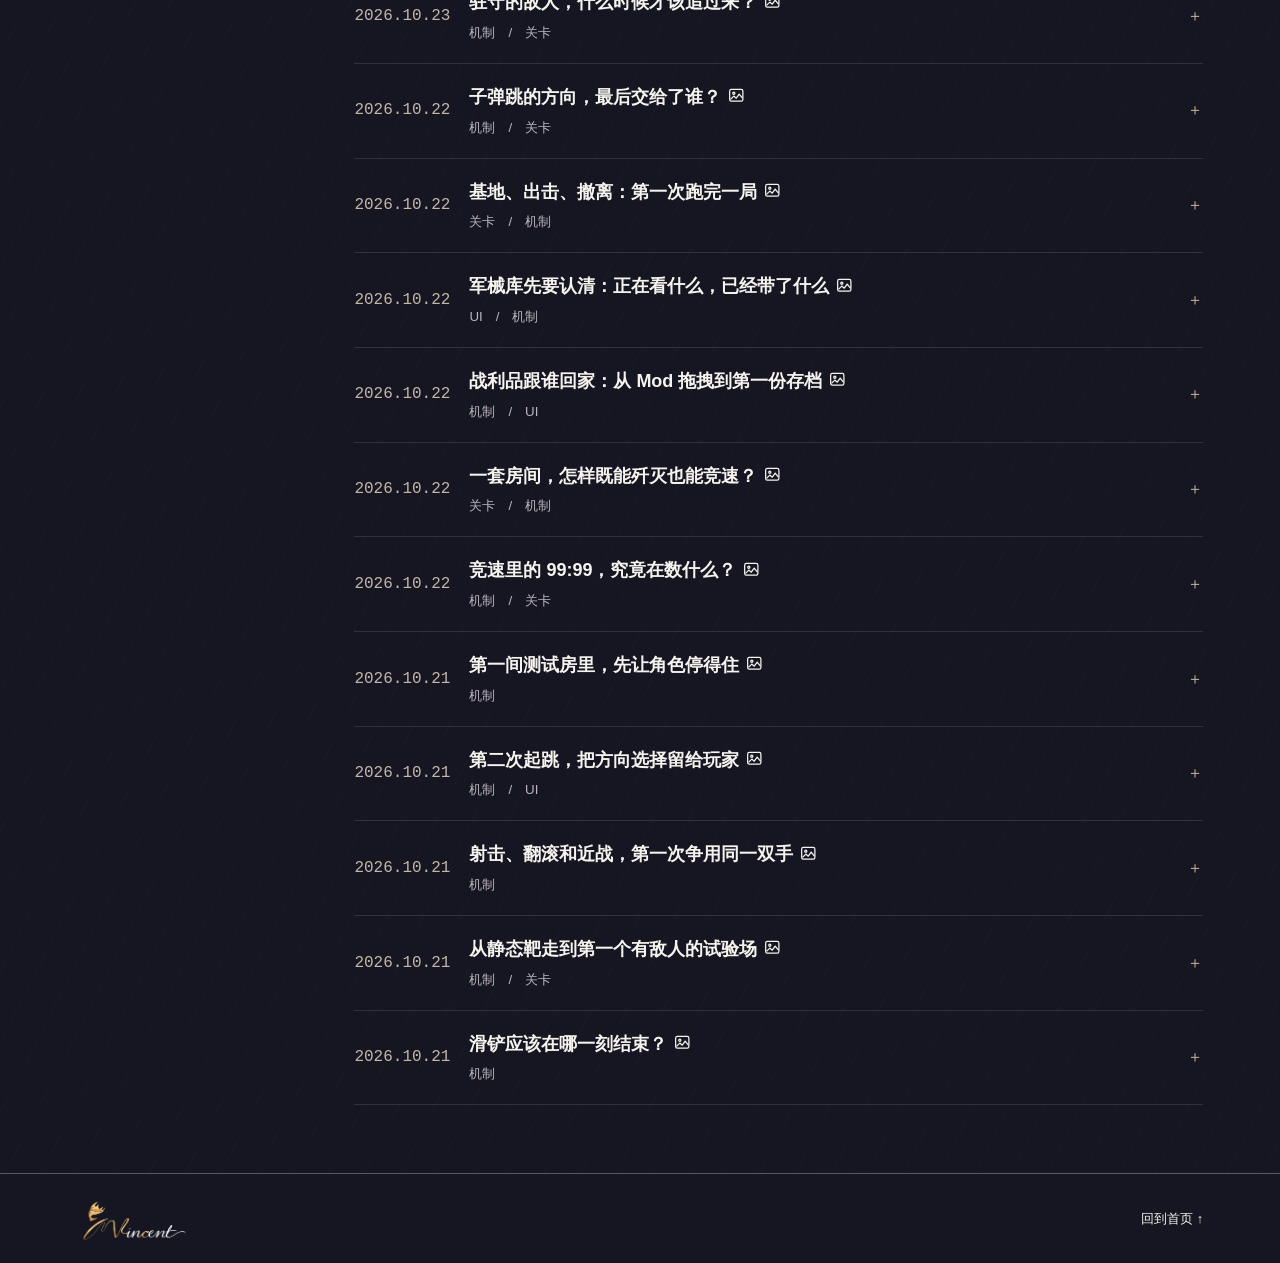
==== commit 7e5d78e6: "Bound the journal timer intrinsically and recover failed card images" ====
--- a/index.html
+++ b/index.html
@@ -1,12 +1,12 @@
-<!doctype html><html lang="zh-CN"><head><meta charset="utf-8"><meta name="viewport" content="width=device-width,initial-scale=1"><title>回曜 Asterborne ｜ 游戏与开发日志</title><link rel="stylesheet" href="site.css"><script defer src="notes.js"></script><script defer src="figures.js"></script><script defer src="journal.js"></script></head><body>
+<!doctype html><html lang="zh-CN"><head><meta charset="utf-8"><meta name="viewport" content="width=device-width,initial-scale=1"><title>回曜 Asterborne ｜ 游戏与开发日志</title><link rel="stylesheet" href="site.css?v=deck-clock-2"><script defer src="notes.js"></script><script defer src="figures.js"></script><script defer src="journal.js?v=deck-clock-2"></script></head><body>
 <header><a href="#home" aria-label="回曜首页"><img src="media/Asterborne-eclipse-wordmark.png" alt="Asterborne"></a><nav><a href="history.html">项目历程</a><a href="#journal">开发日志</a><a href="#topics">分类索引</a></nav></header>
 <main id="home"><section class="hero"><video id="sea" muted loop playsinline preload="metadata" poster="media/shore.jpg" aria-hidden="true" src="media/homepage-background.mp4"></video><div class="heroCopy"><h1 aria-label="回曜 Asterborne"><span class="zh" aria-hidden="true"></span><span class="en" aria-hidden="true"></span></h1><p>离线单人动作游戏</p><button id="play"><span aria-hidden="true">▶</span> 播放实机宣传片 <small>00:30</small></button></div><button id="motion">播放背景</button></section>
 <section id="journal"><div class="mast"><div><span lang="en">Development journal</span><h2>开发日志</h2></div></div>
 <div id="journalDeck" aria-label="随机开发日志节选">
-<svg class="deck-clock" viewBox="0 0 40 40" role="timer" aria-label="距下一篇日志的秒数" aria-live="off" hidden>
-  <circle class="clock-track" cx="20" cy="20" r="17.5"/>
-  <circle class="clock-ring" cx="20" cy="20" r="17.5" pathLength="100" stroke-dasharray="100" transform="rotate(-90 20 20)"/>
-  <text x="20" y="25.4" text-anchor="middle">20</text>
+<svg class="deck-clock" width="36" height="36" fill="none" viewBox="0 0 40 40" role="timer" aria-label="距下一篇日志的秒数" aria-live="off" hidden>
+  <circle class="clock-track" stroke="white" stroke-opacity=".18" cx="20" cy="20" r="17.5"/>
+  <circle class="clock-ring" stroke="white" cx="20" cy="20" r="17.5" pathLength="100" stroke-dasharray="100" transform="rotate(-90 20 20)"/>
+  <text fill="white" font-size="15" x="20" y="25.4" text-anchor="middle">20</text>
 </svg></div>
 <div class="archive"><aside id="topics"><h3>分类索引</h3><div id="filters" aria-label="按开发方向筛选"></div></aside><section class="timeline"><div class="bar"><h3 id="listTitle">全部进度</h3><label>日期排序 <select id="order"><option value="new">从新到旧</option><option value="old">从旧到新</option></select></label></div><div id="entries" aria-live="polite"></div></section></div></section></main>
 <footer><img src="media/Vincent-emblem-4K.png" alt="Vincent"><a href="#home">回到首页 ↑</a></footer>
--- a/site.css
+++ b/site.css
@@ -72,7 +72,7 @@
 .deck-clock { position:absolute; z-index:5; right:10px; bottom:10px; width:36px; height:36px; pointer-events:none; }
 .deck-clock[hidden] { display:none; }
 .deck-clock circle { fill:none; stroke-width:1.1; }
-.clock-track { stroke:rgb(255 255 255 / 18%); }
+.clock-track { stroke:#fff; }
 .clock-ring { stroke:#fff; }
 .deck-clock text { fill:#fff; font:500 15px Arial,sans-serif; font-variant-numeric:tabular-nums; }
 #journalDeck .feature { padding-right:52px; }
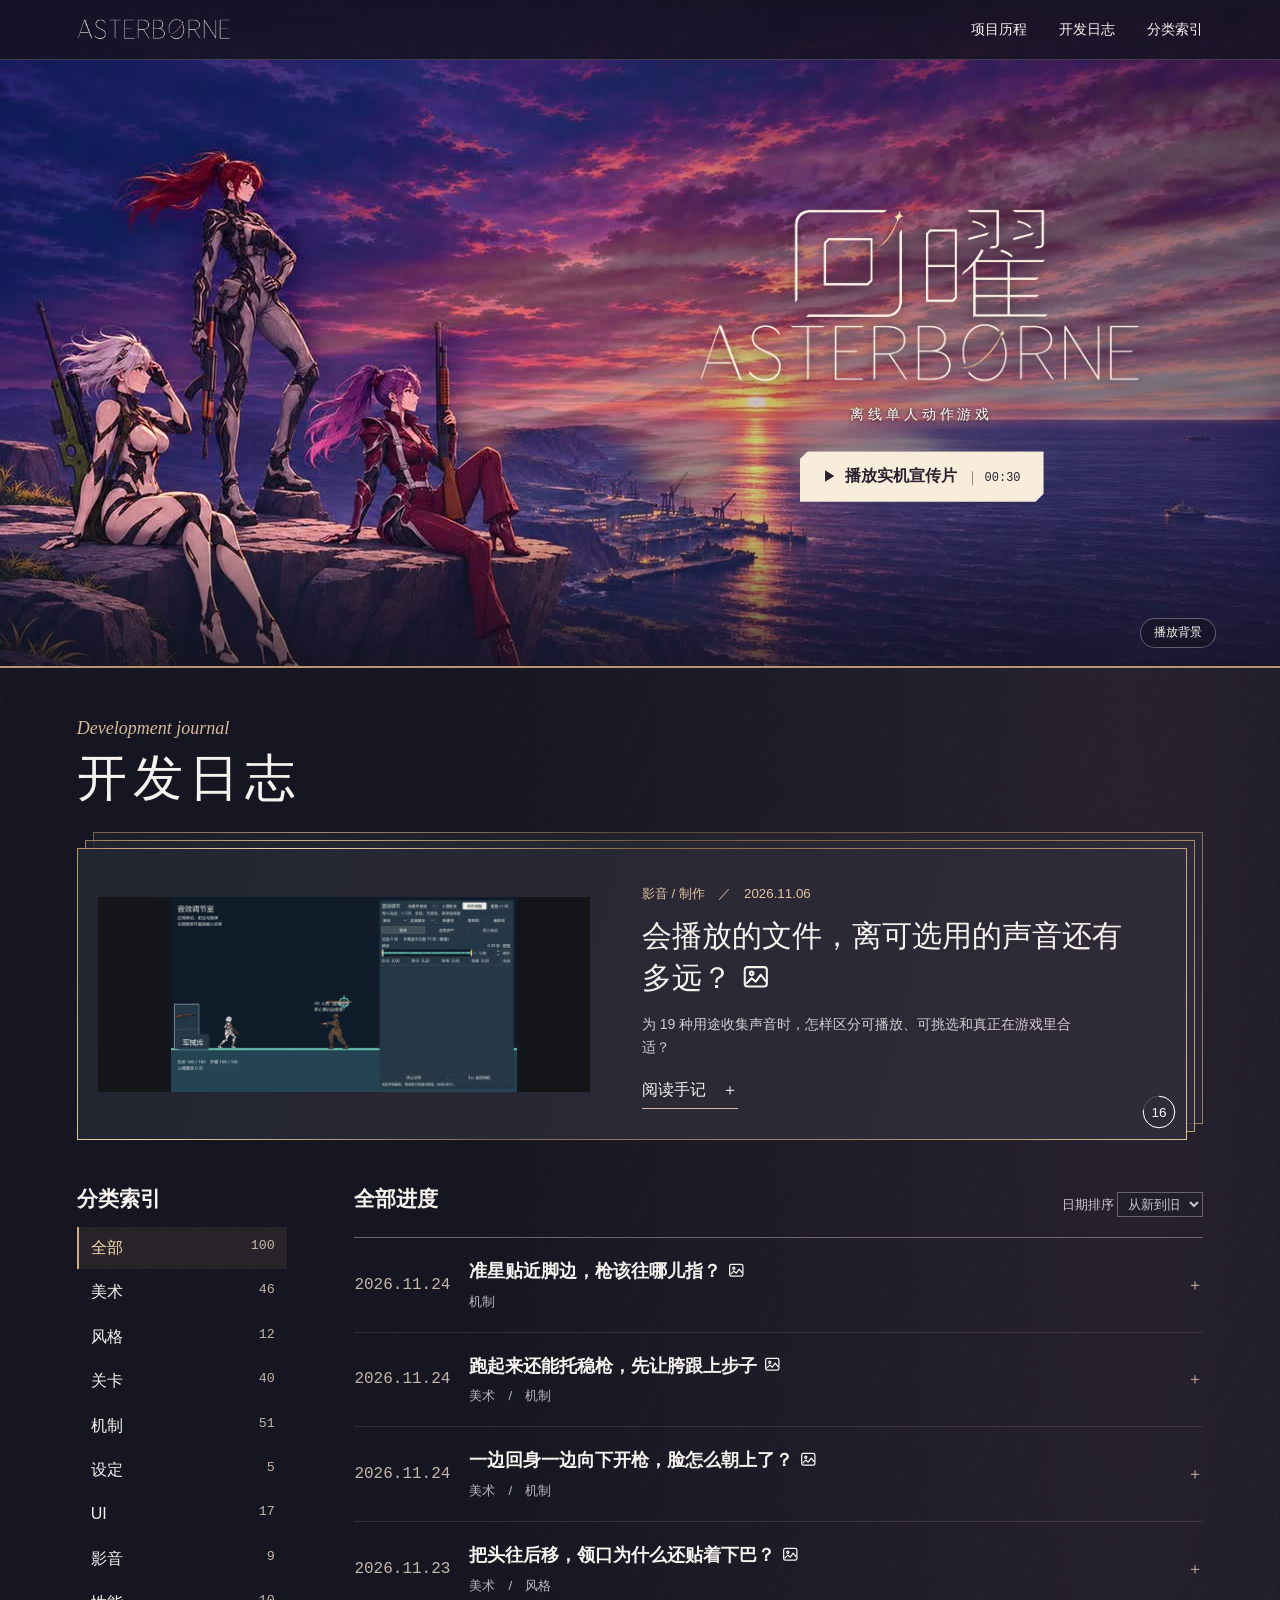
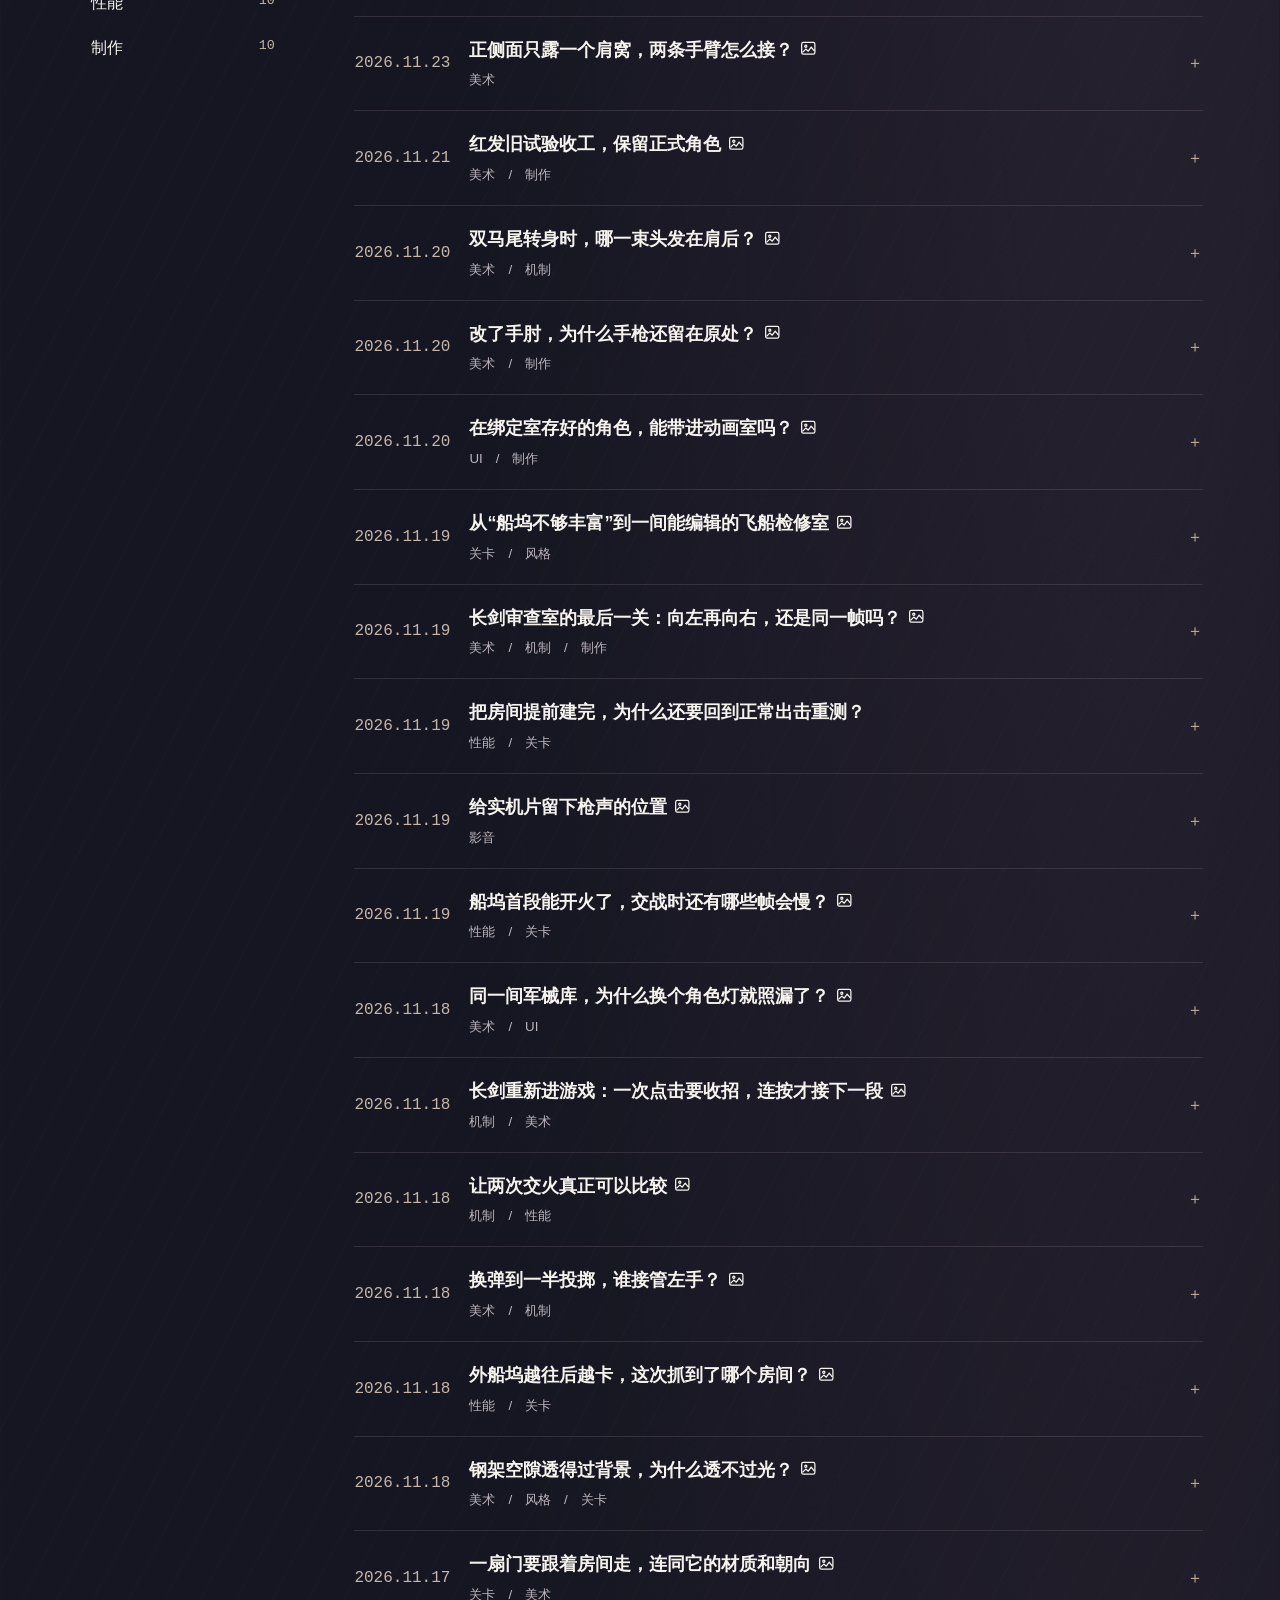
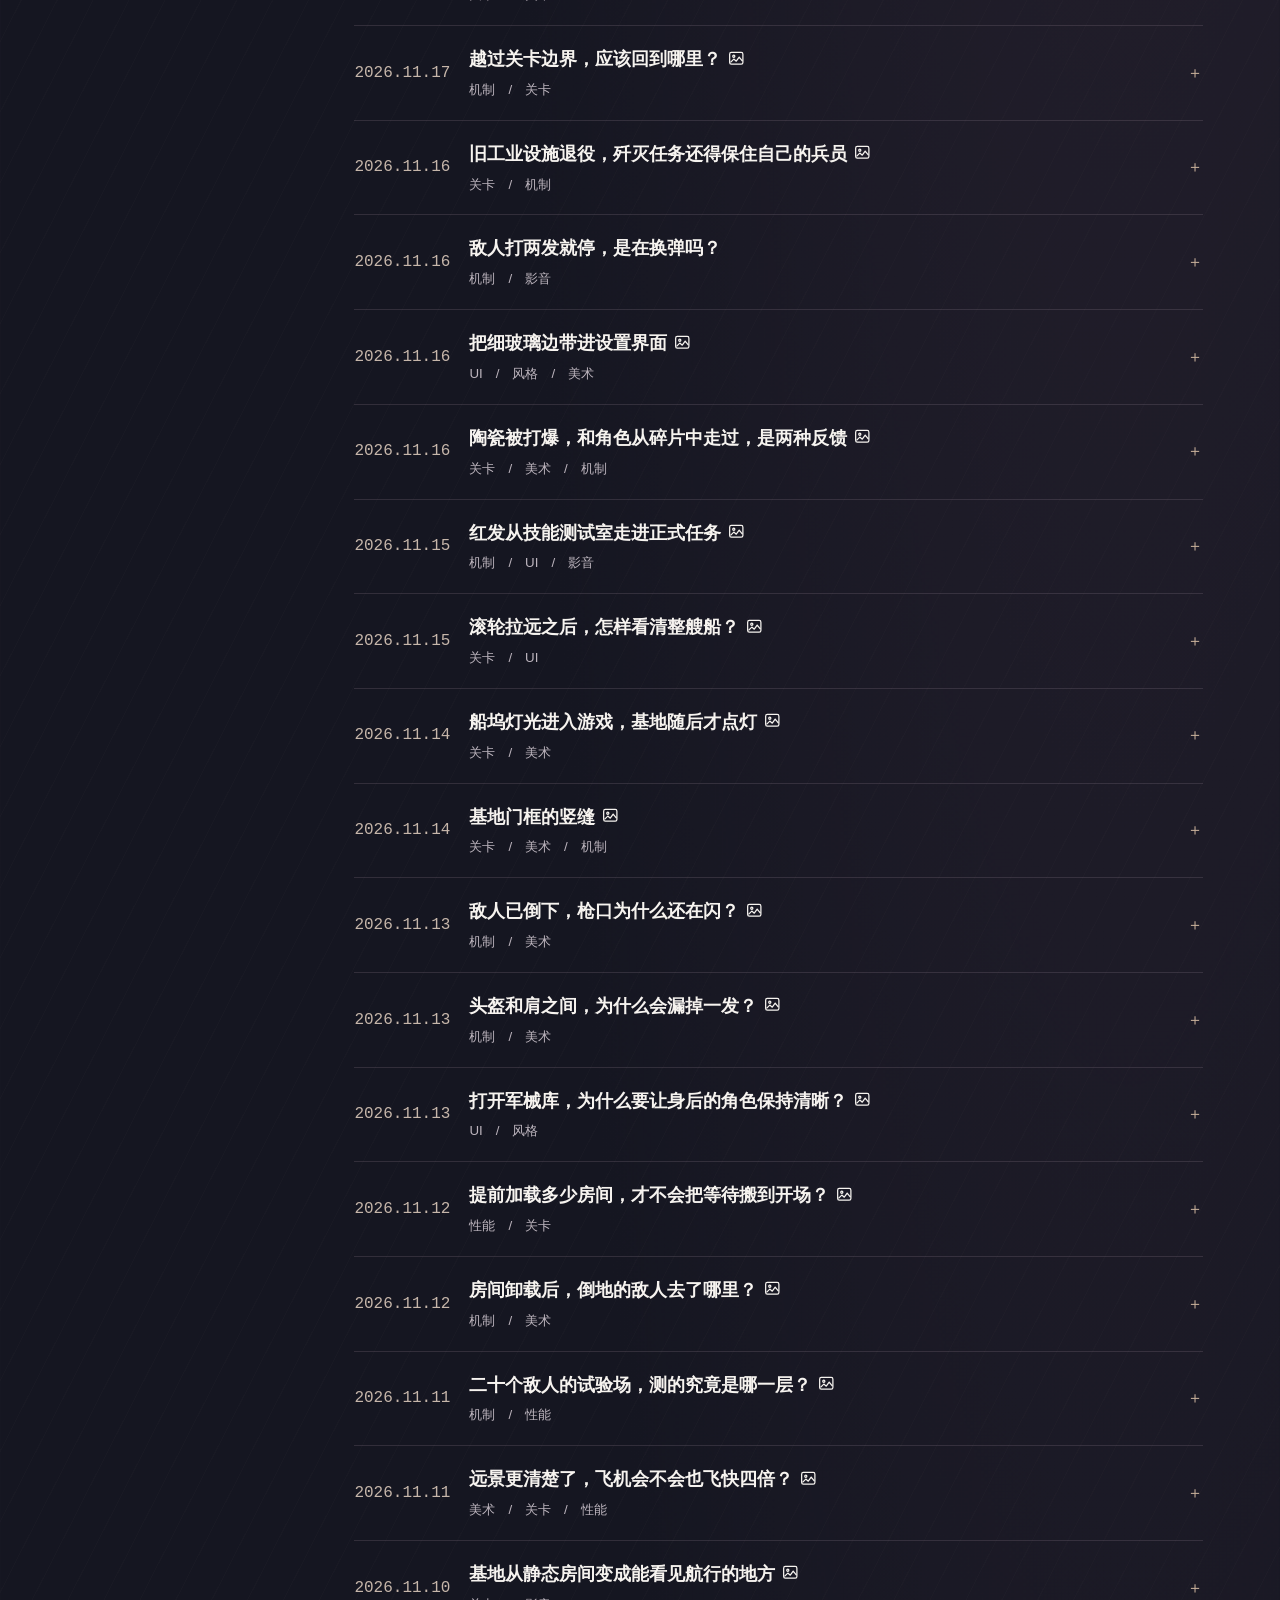
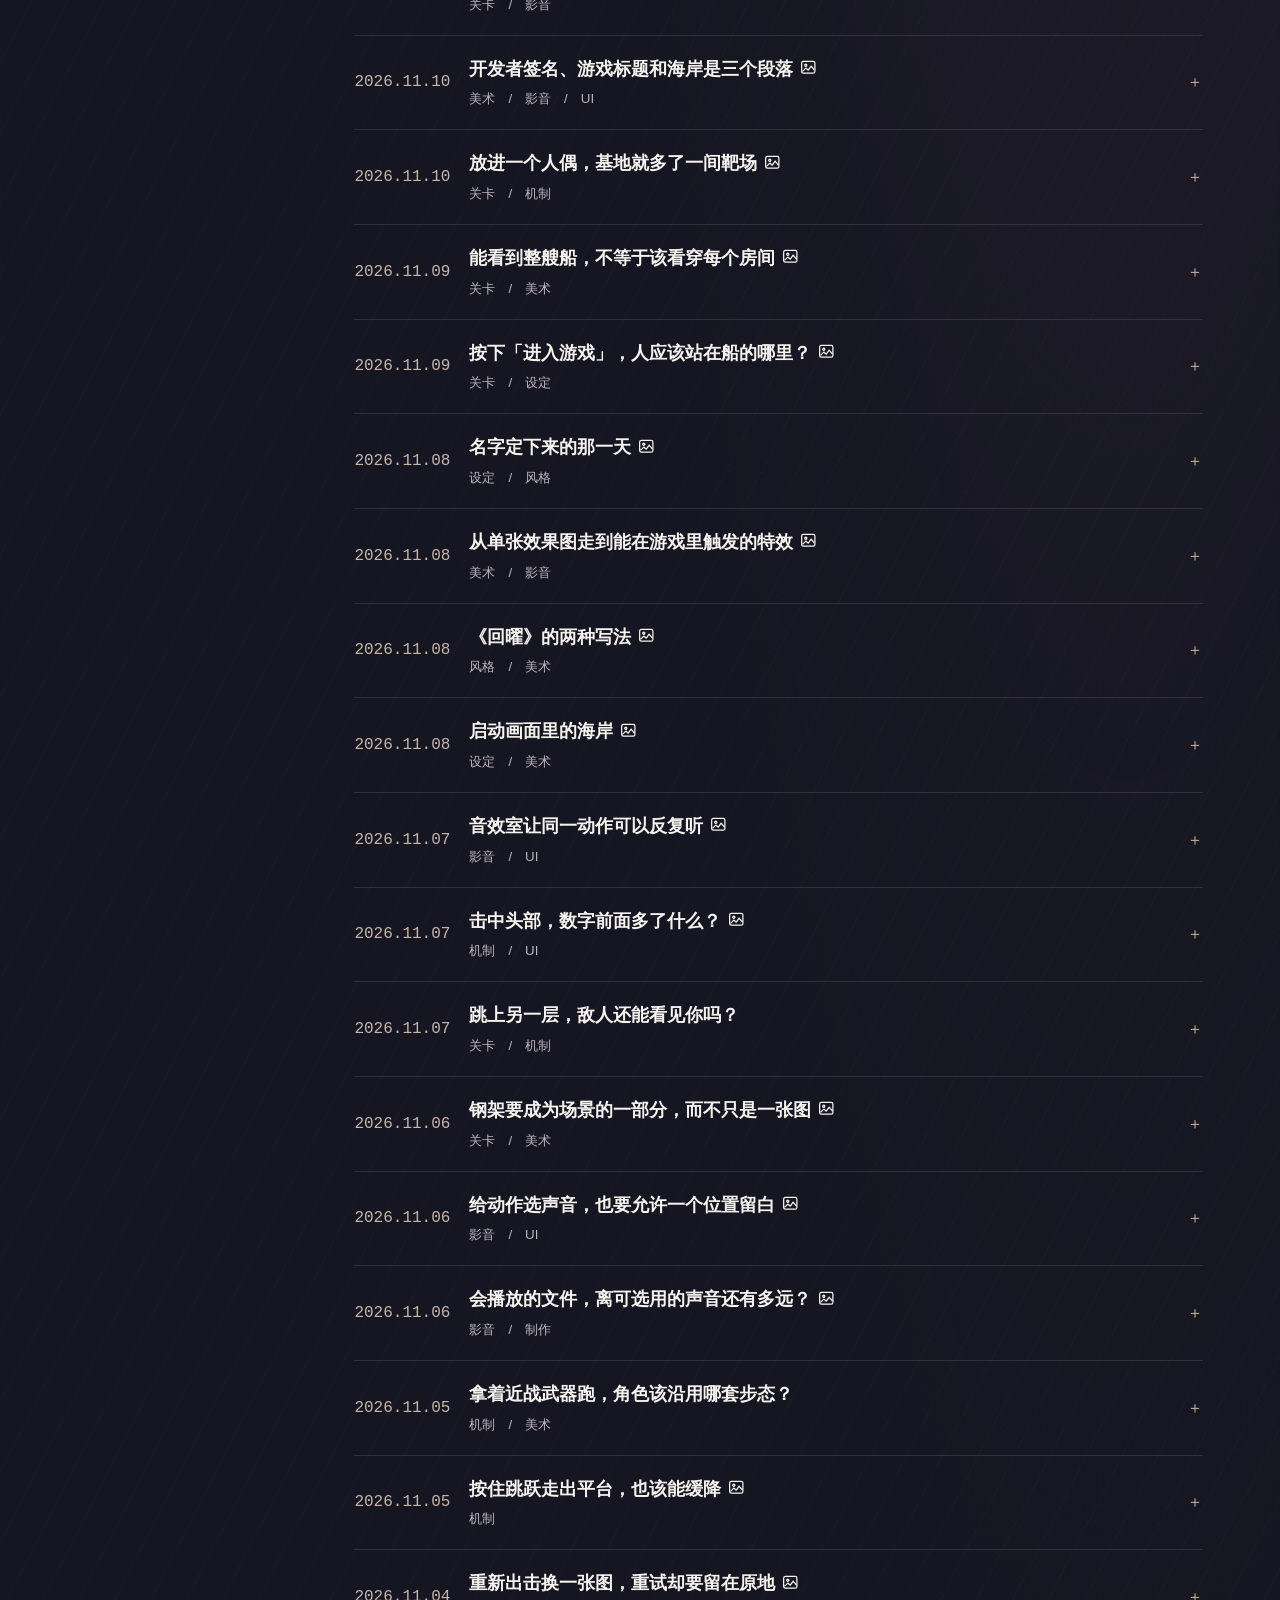
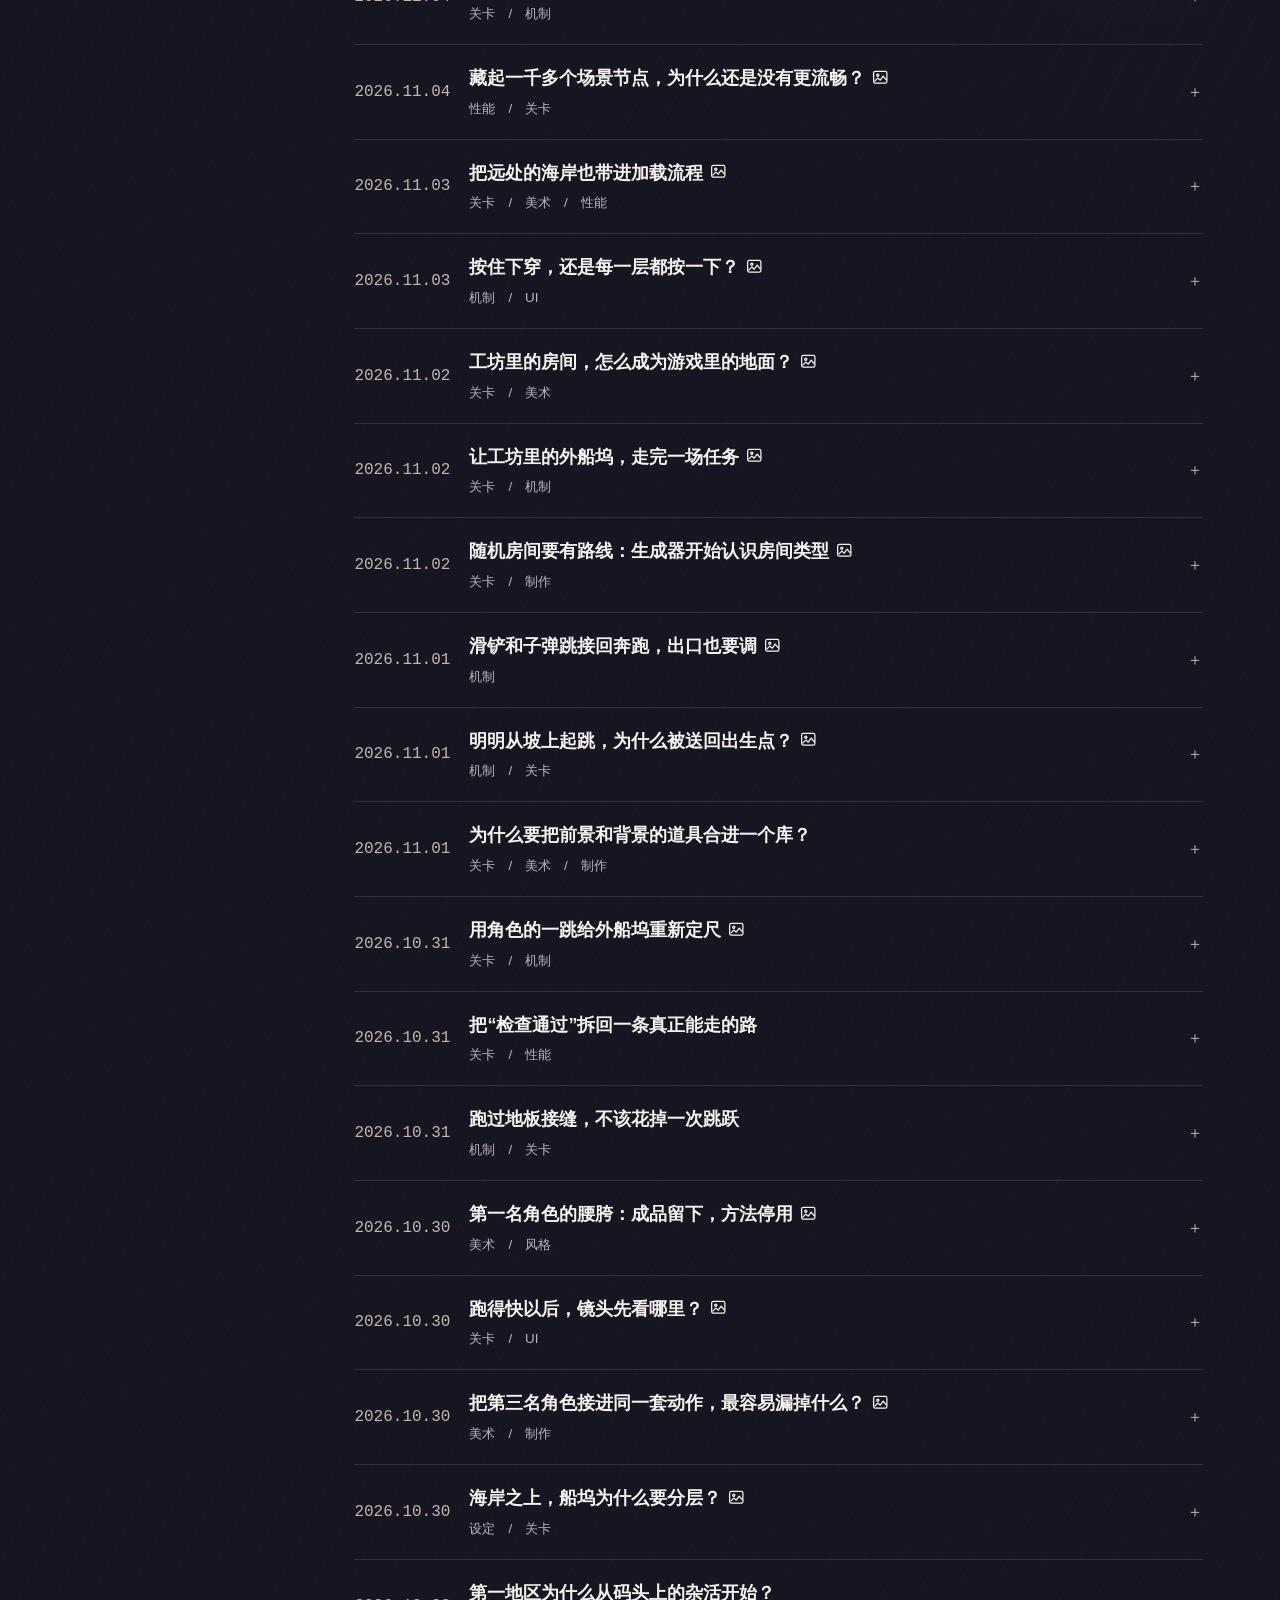
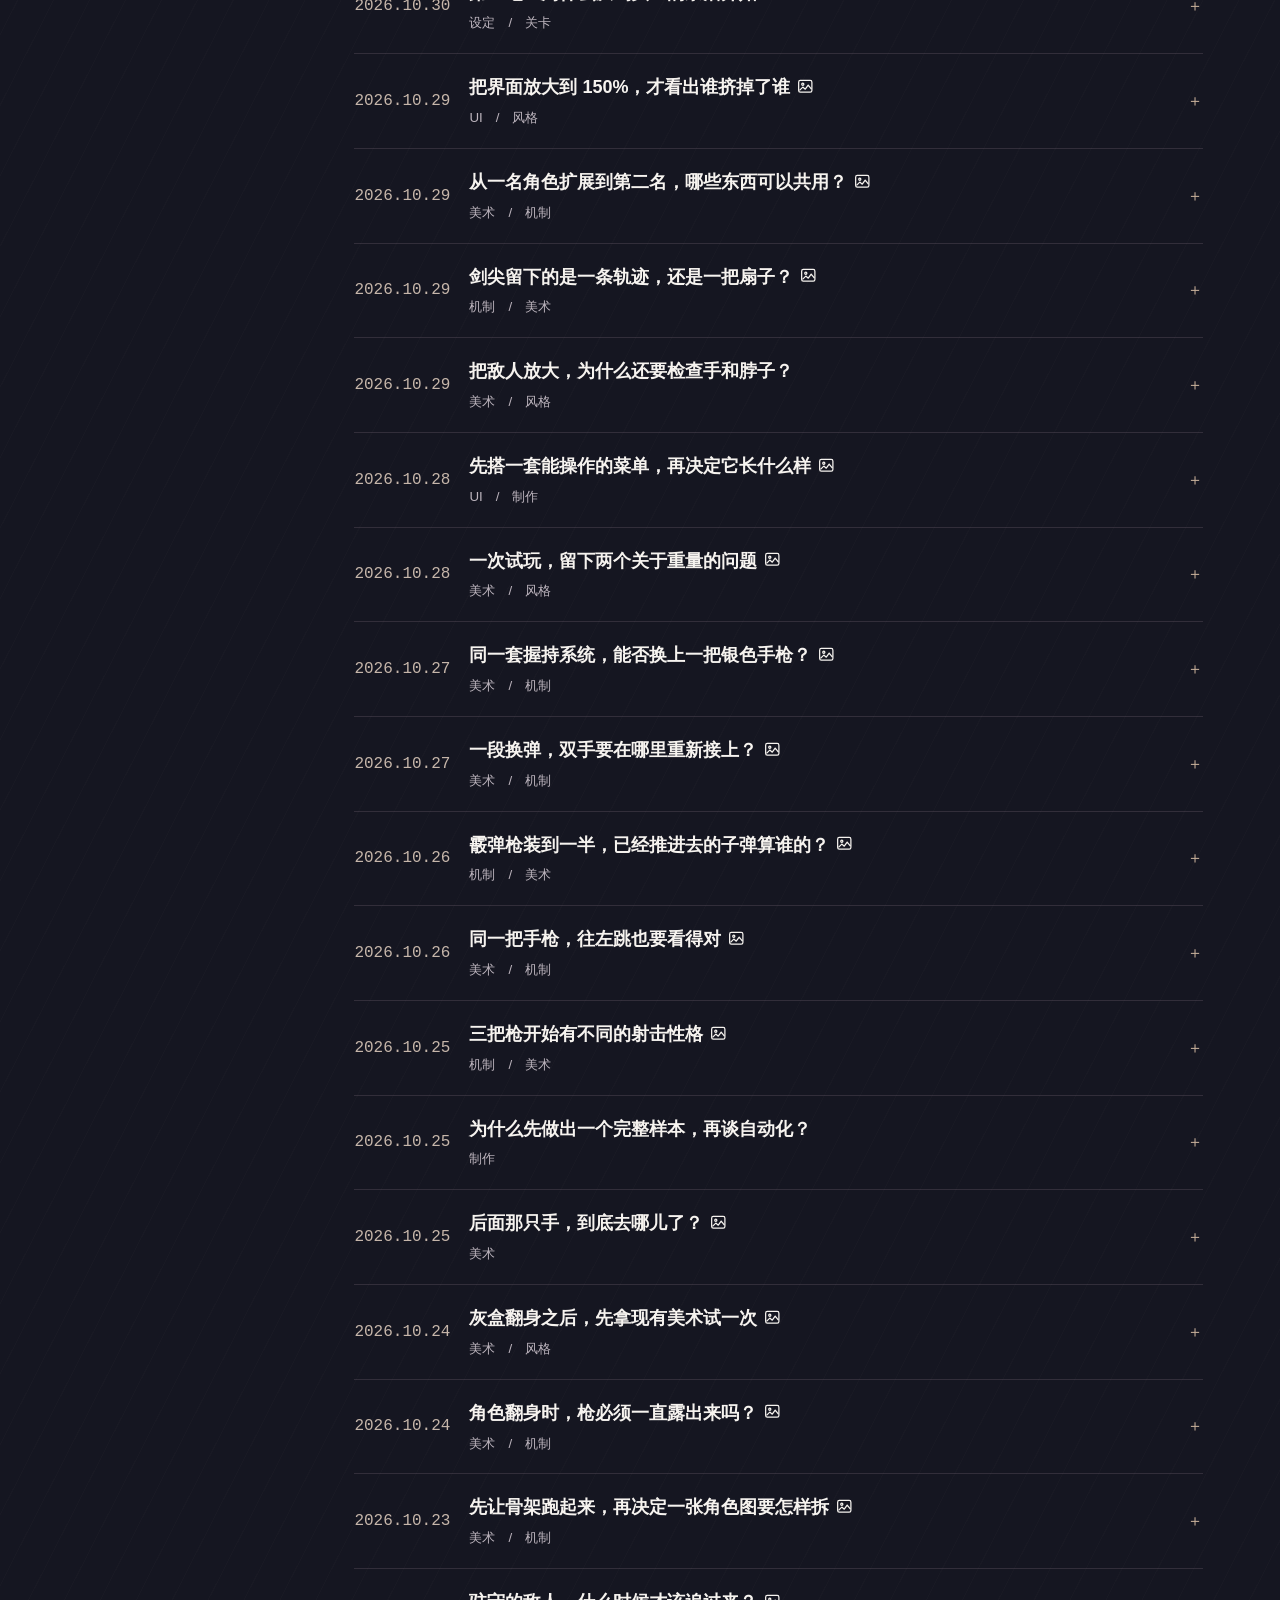
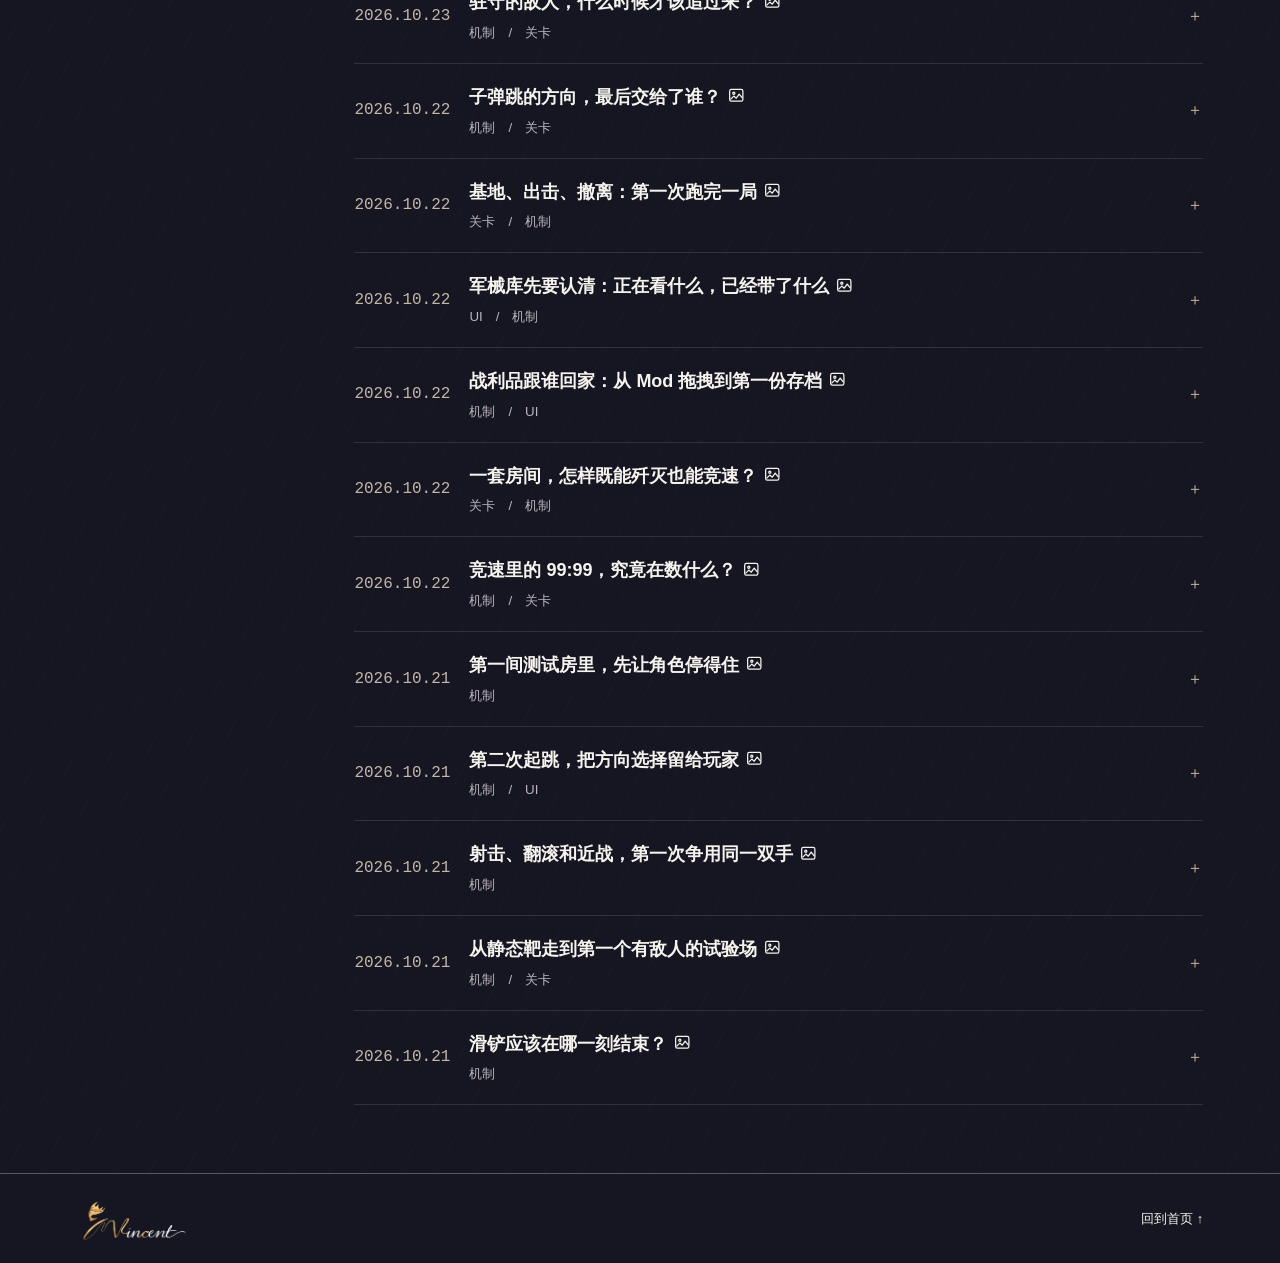
==== commit 6ecc7248: "Select stacked journal cards by advancing through each layer" ====
--- a/index.html
+++ b/index.html
@@ -1,4 +1,4 @@
-<!doctype html><html lang="zh-CN"><head><meta charset="utf-8"><meta name="viewport" content="width=device-width,initial-scale=1"><title>回曜 Asterborne ｜ 游戏与开发日志</title><link rel="stylesheet" href="site.css?v=deck-clock-2"><script defer src="notes.js"></script><script defer src="figures.js"></script><script defer src="journal.js?v=deck-clock-2"></script></head><body>
+<!doctype html><html lang="zh-CN"><head><meta charset="utf-8"><meta name="viewport" content="width=device-width,initial-scale=1"><title>回曜 Asterborne ｜ 游戏与开发日志</title><link rel="stylesheet" href="site.css?v=deck-pick-1"><script defer src="notes.js"></script><script defer src="figures.js"></script><script defer src="journal.js?v=deck-pick-1"></script></head><body>
 <header><a href="#home" aria-label="回曜首页"><img src="media/Asterborne-eclipse-wordmark.png" alt="Asterborne"></a><nav><a href="history.html">项目历程</a><a href="#journal">开发日志</a><a href="#topics">分类索引</a></nav></header>
 <main id="home"><section class="hero"><video id="sea" muted loop playsinline preload="metadata" poster="media/shore.jpg" aria-hidden="true" src="media/homepage-background.mp4"></video><div class="heroCopy"><h1 aria-label="回曜 Asterborne"><span class="zh" aria-hidden="true"></span><span class="en" aria-hidden="true"></span></h1><p>离线单人动作游戏</p><button id="play"><span aria-hidden="true">▶</span> 播放实机宣传片 <small>00:30</small></button></div><button id="motion">播放背景</button></section>
 <section id="journal"><div class="mast"><div><span lang="en">Development journal</span><h2>开发日志</h2></div></div>
--- a/site.css
+++ b/site.css
@@ -43,7 +43,7 @@
   transition: transform .72s ease, opacity .72s ease;
 }
 #journalDeck .feature > * { min-width: 0; }
-#journalDeck .feature[inert] > * { visibility: hidden; }
+#journalDeck .feature:where([data-slot="1"], [data-slot="2"], [data-slot="incoming"]) > :not(.select-card) { visibility: hidden; }
 #journalDeck .feature[data-slot="leaving"] > * { visibility: visible; }
 #journalDeck [data-slot="0"] { z-index: 3; opacity: 1; }
 #journalDeck [data-slot="1"] { transform: translate(var(--step),calc(-1 * var(--step))); z-index: 2; opacity: .8; }
@@ -80,3 +80,16 @@
   #journalDeck .feature { padding-right:14px; padding-bottom:44px; }
   .deck-clock { right:8px; bottom:6px; width:32px; height:32px; }
 }
+
+#journalDeck .select-card {
+  position: absolute;
+  inset: 0;
+  width: 100%;
+  height: 100%;
+  padding: 0;
+  border: 0;
+  background: transparent;
+  cursor: pointer;
+}
+#journalDeck .select-card[hidden] { display: none; }
+#journalDeck .select-card:focus-visible { outline: 2px solid #f0d8a5; outline-offset: -2px; }
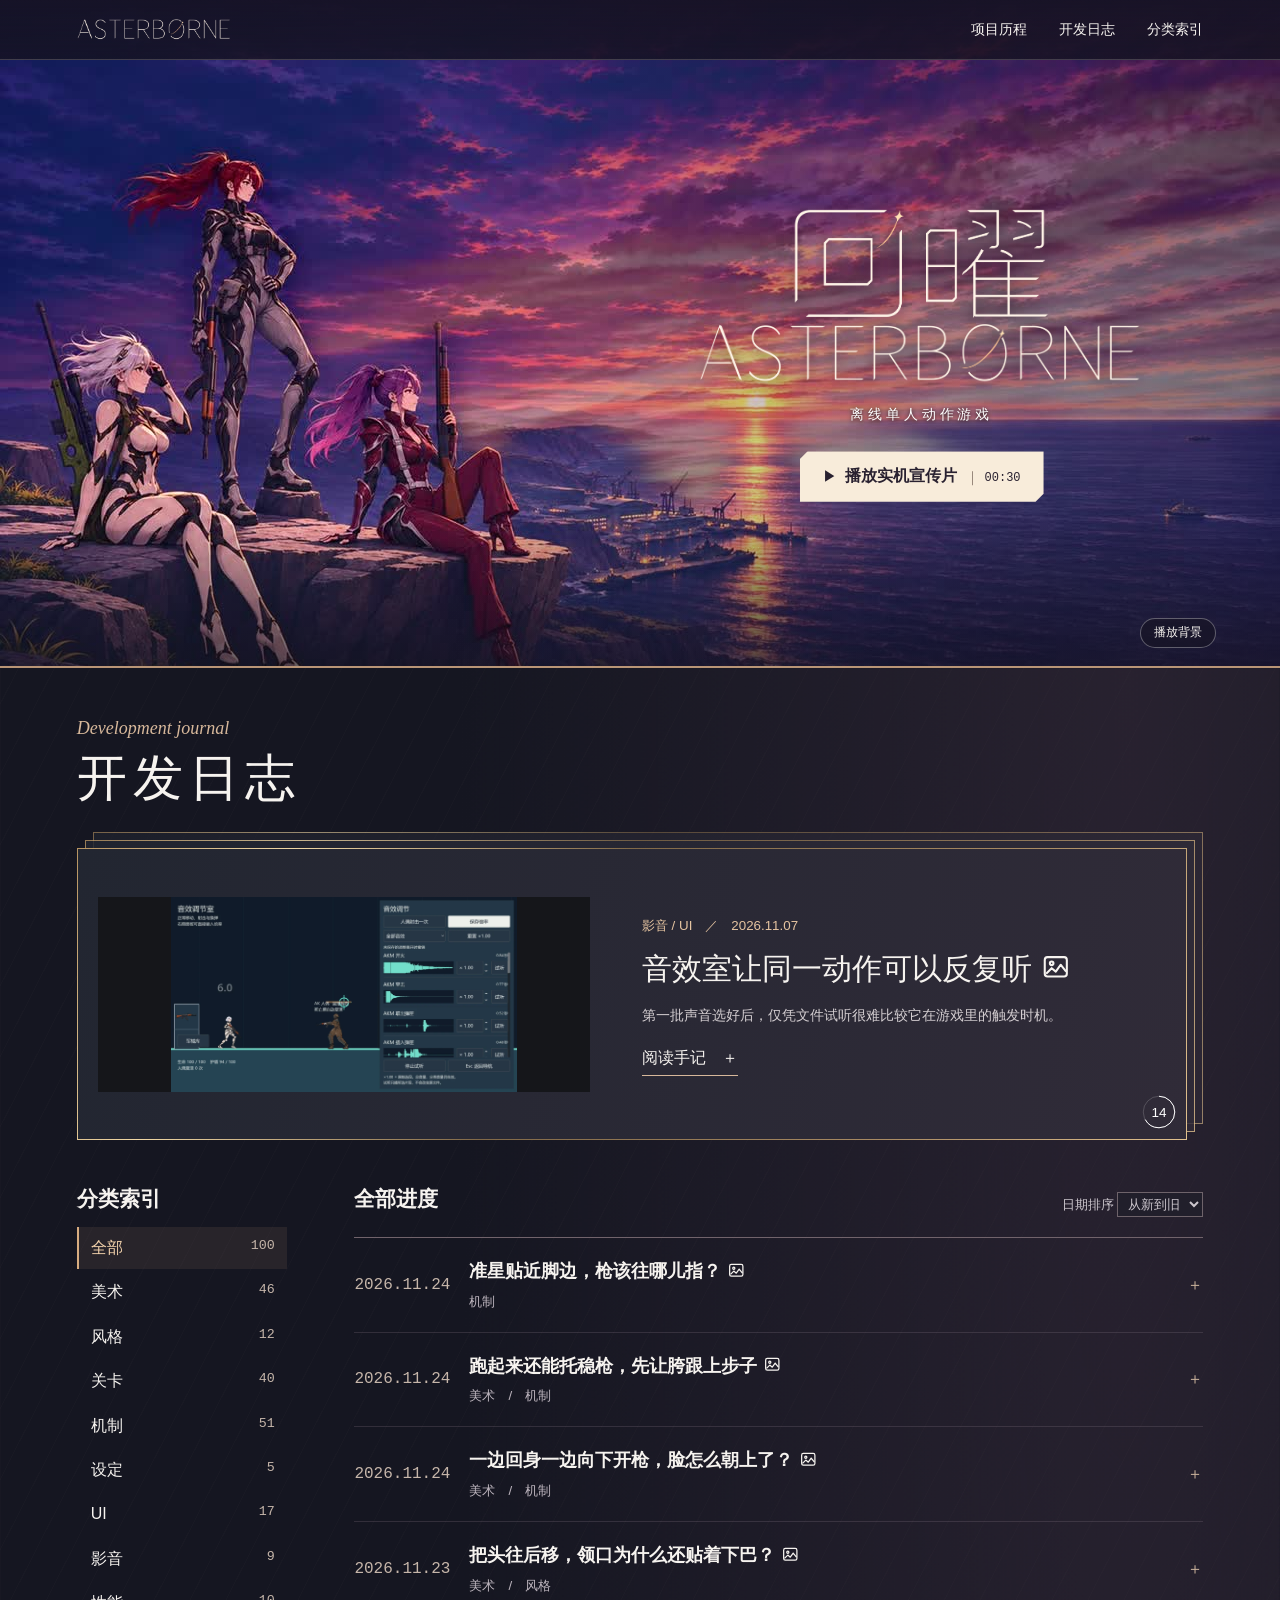
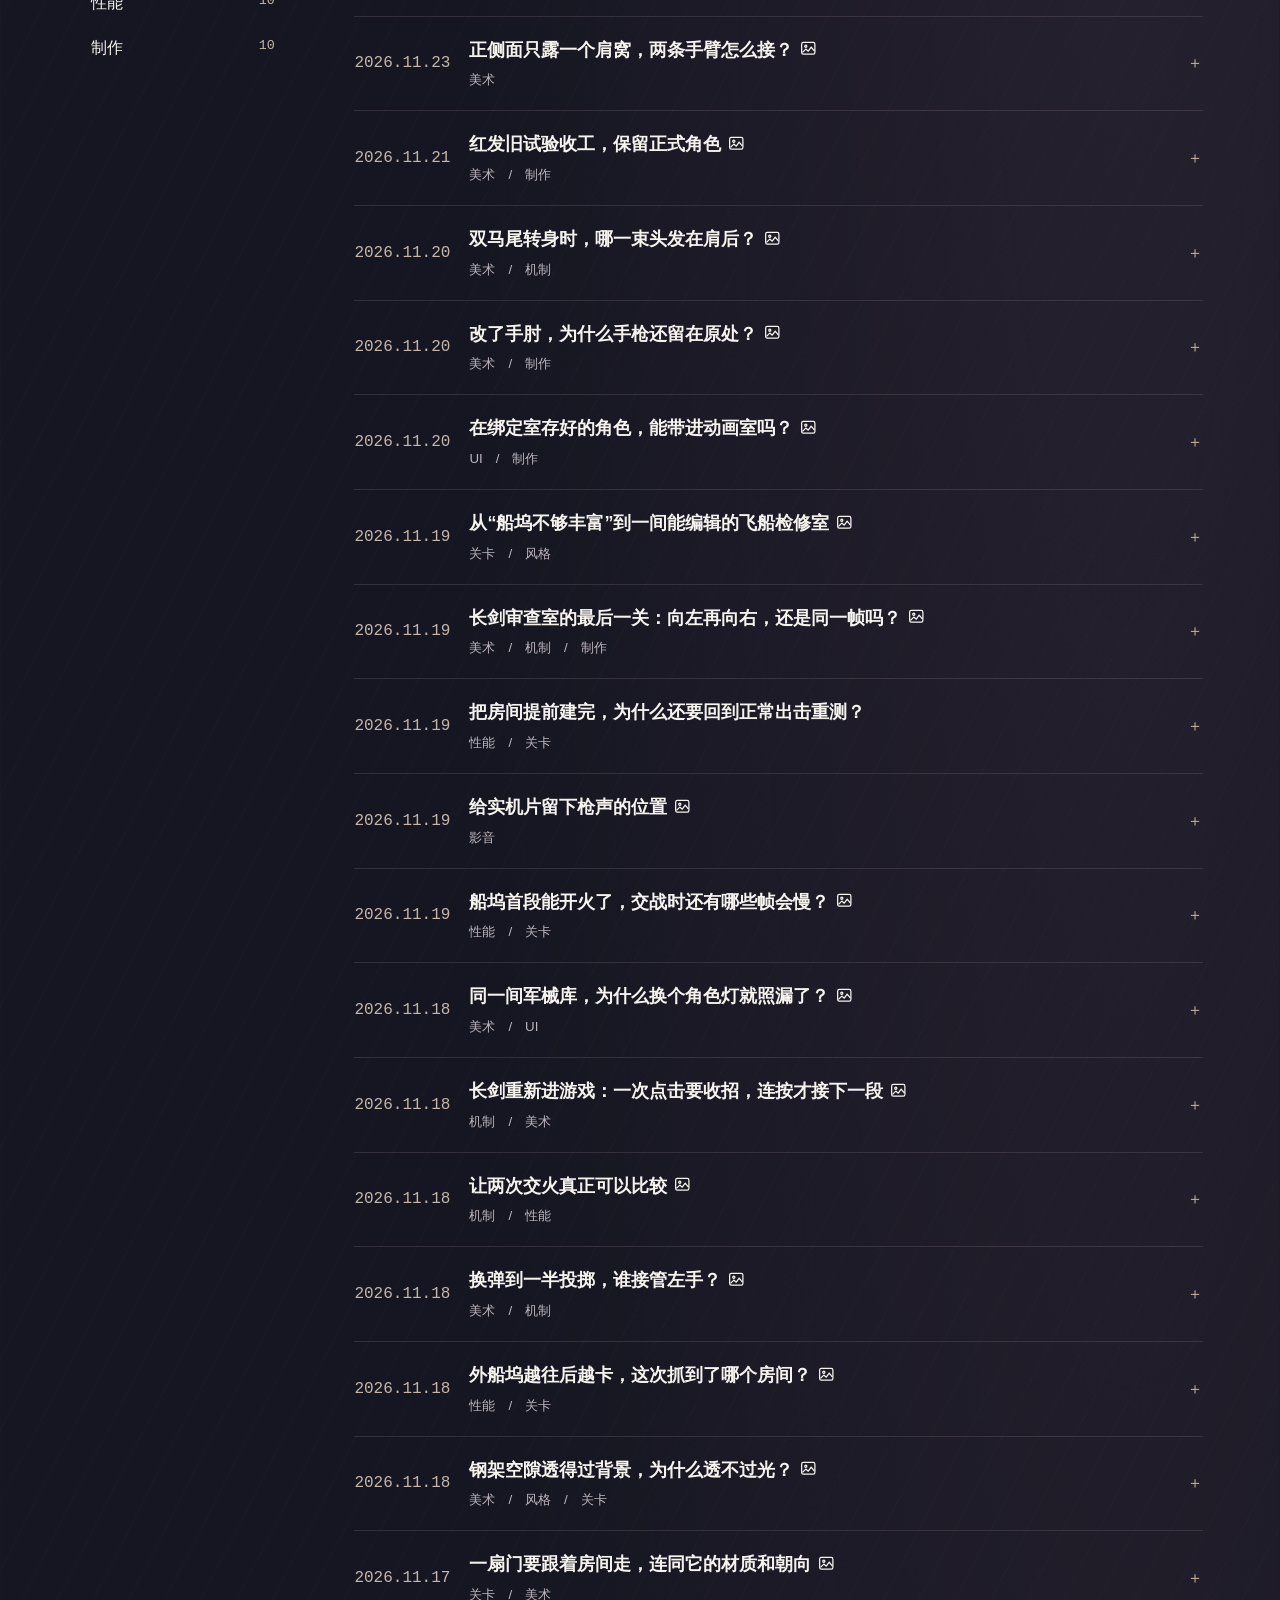
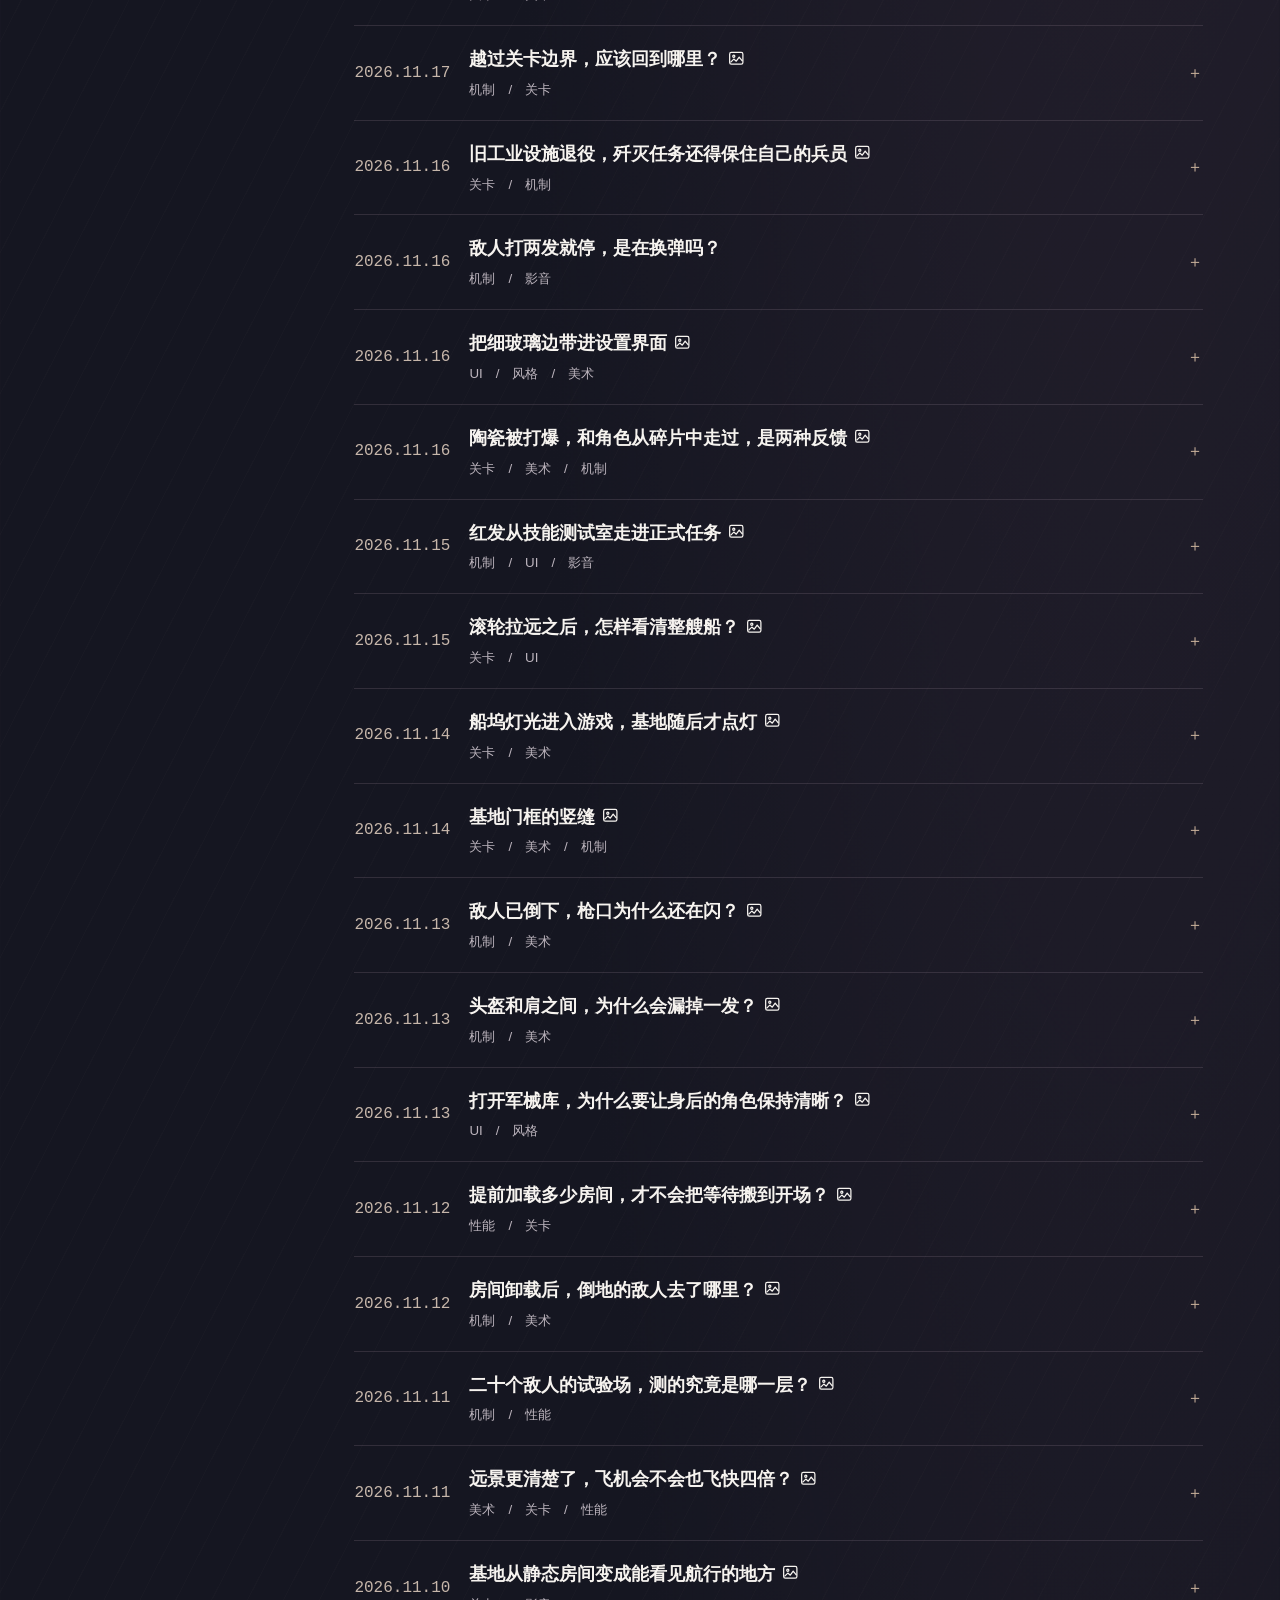
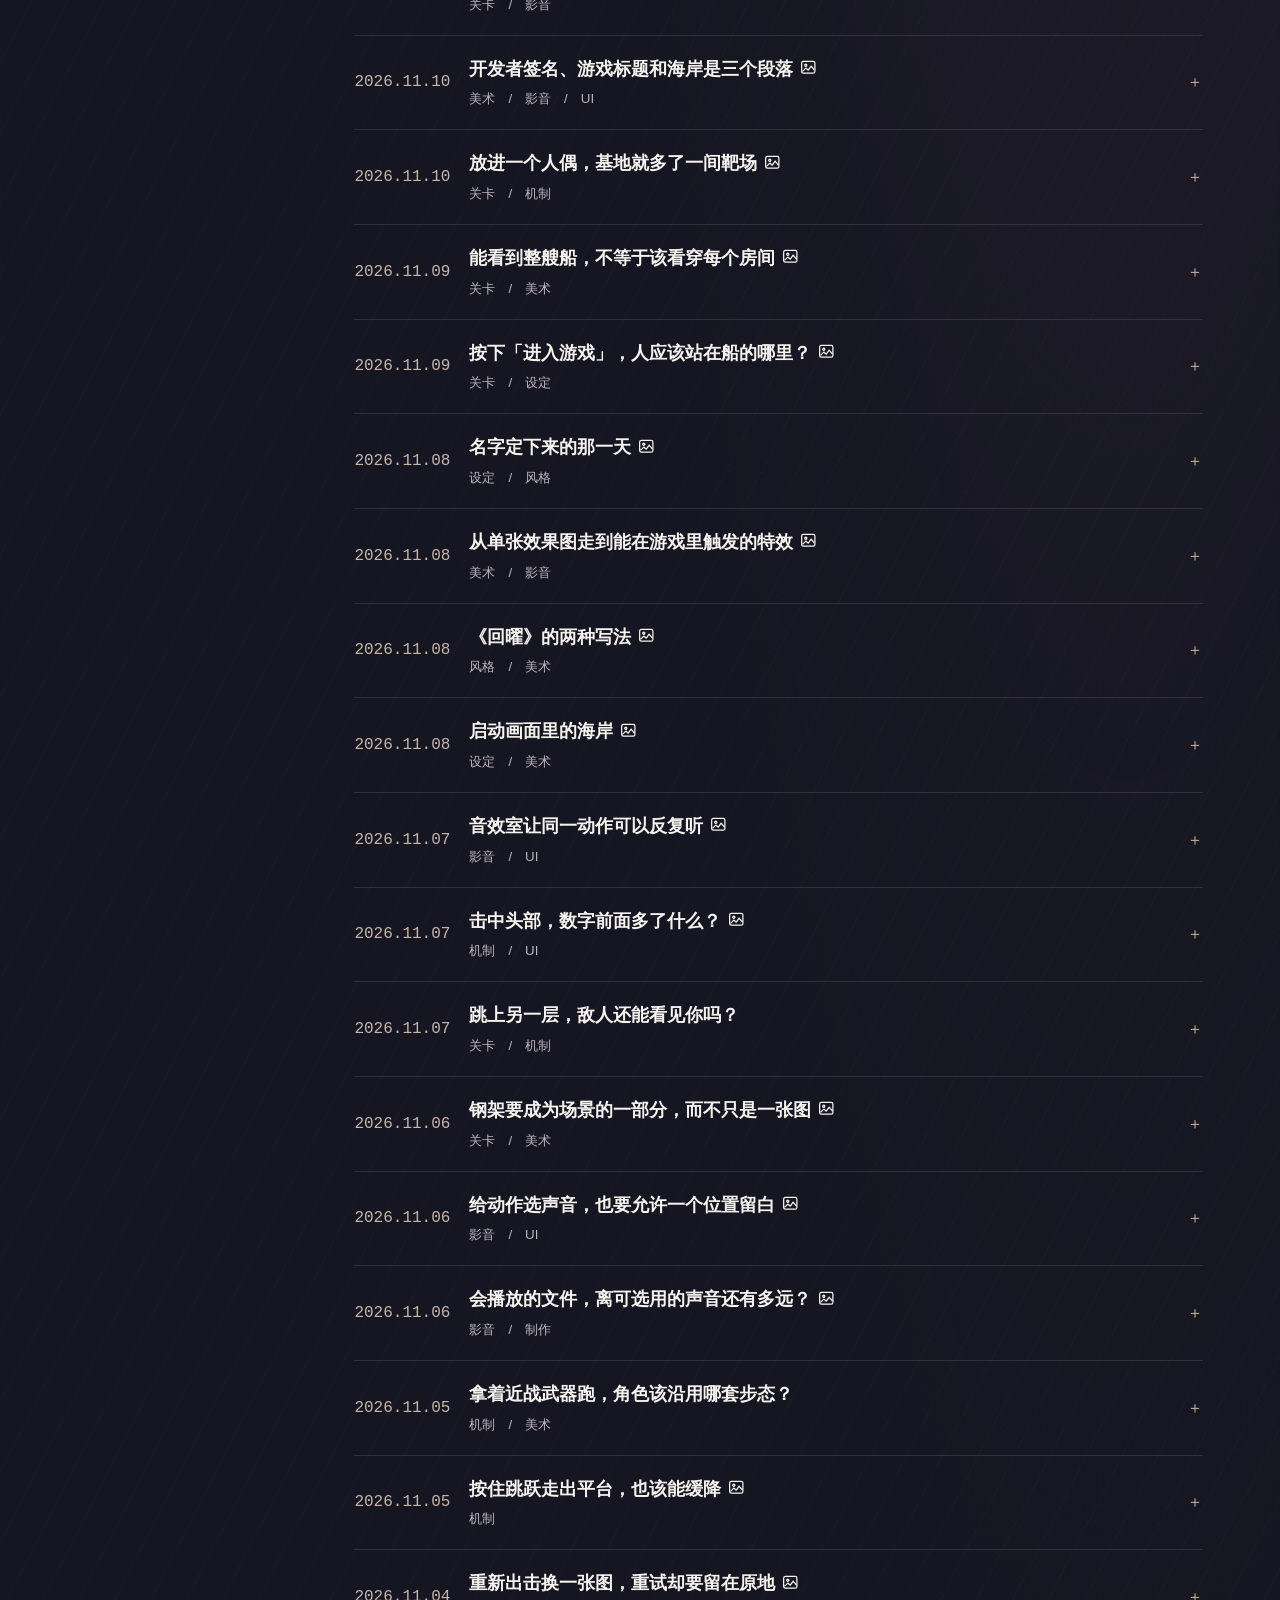
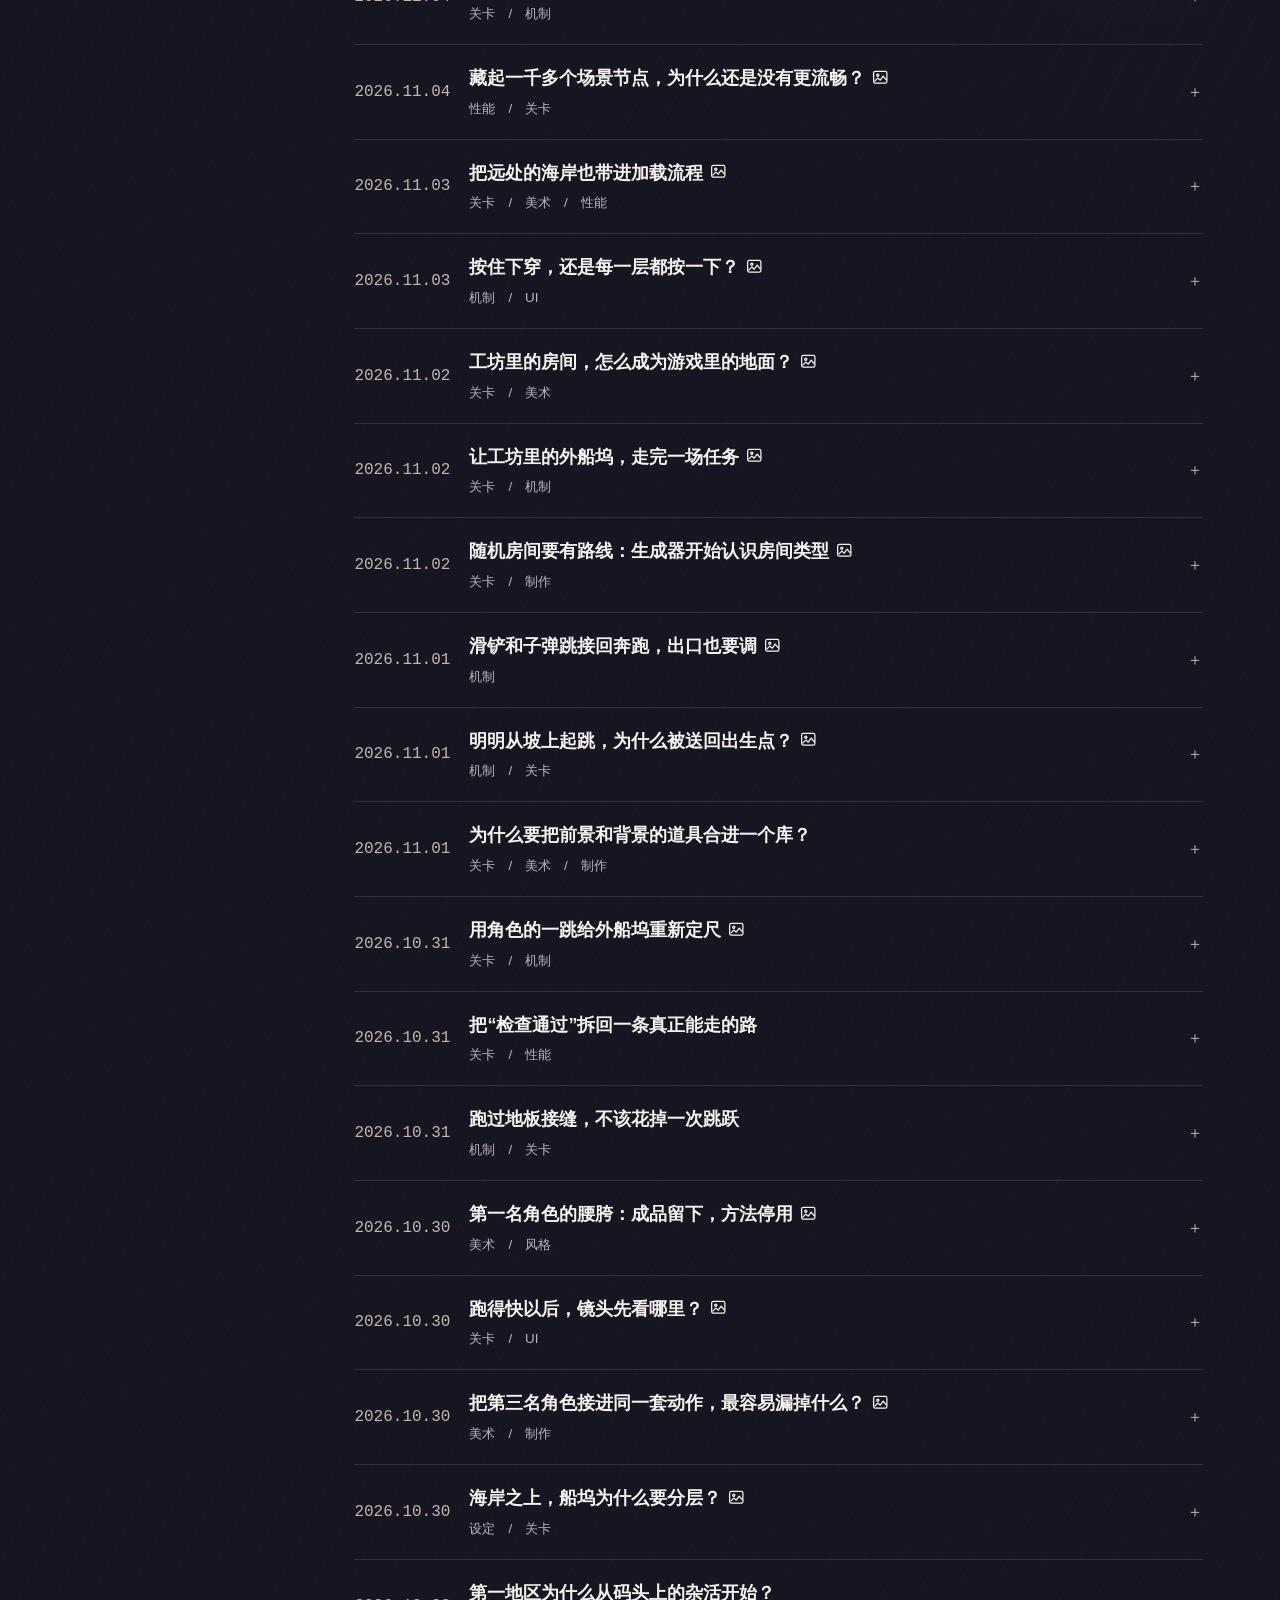
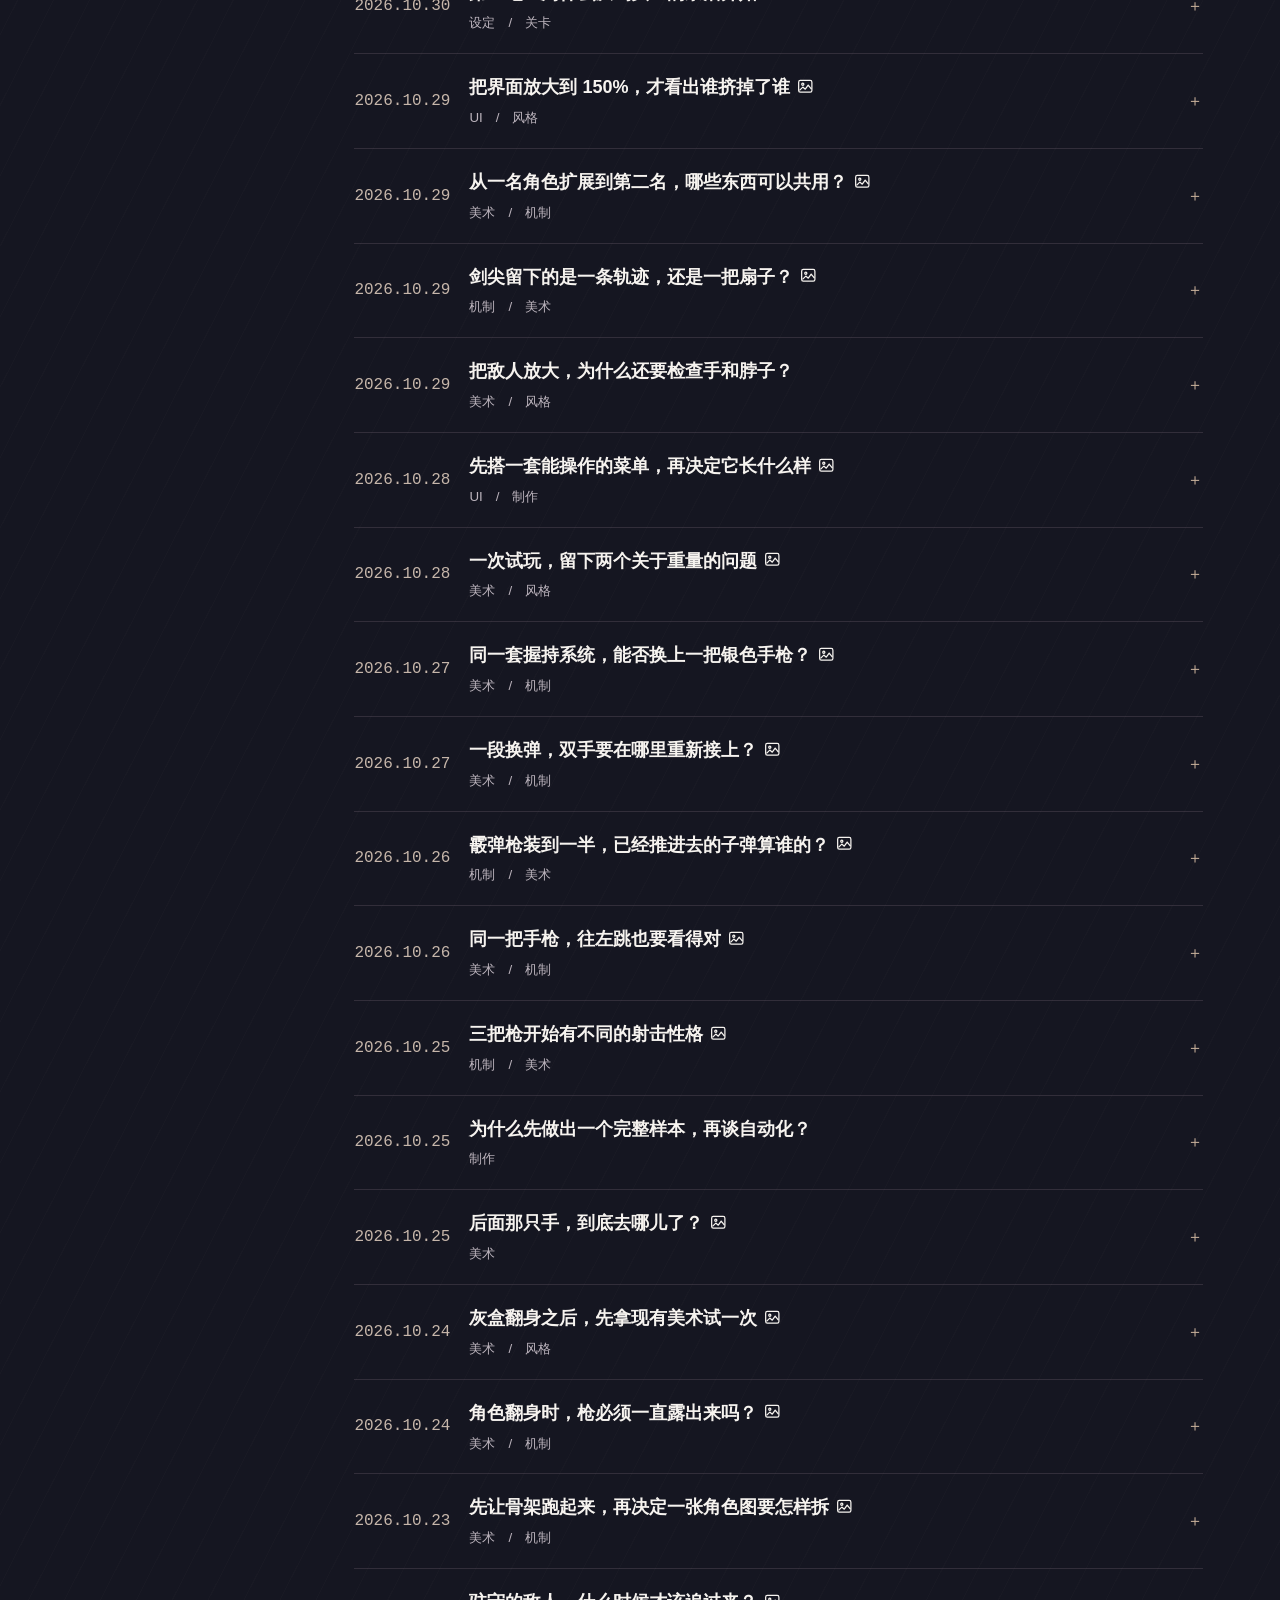
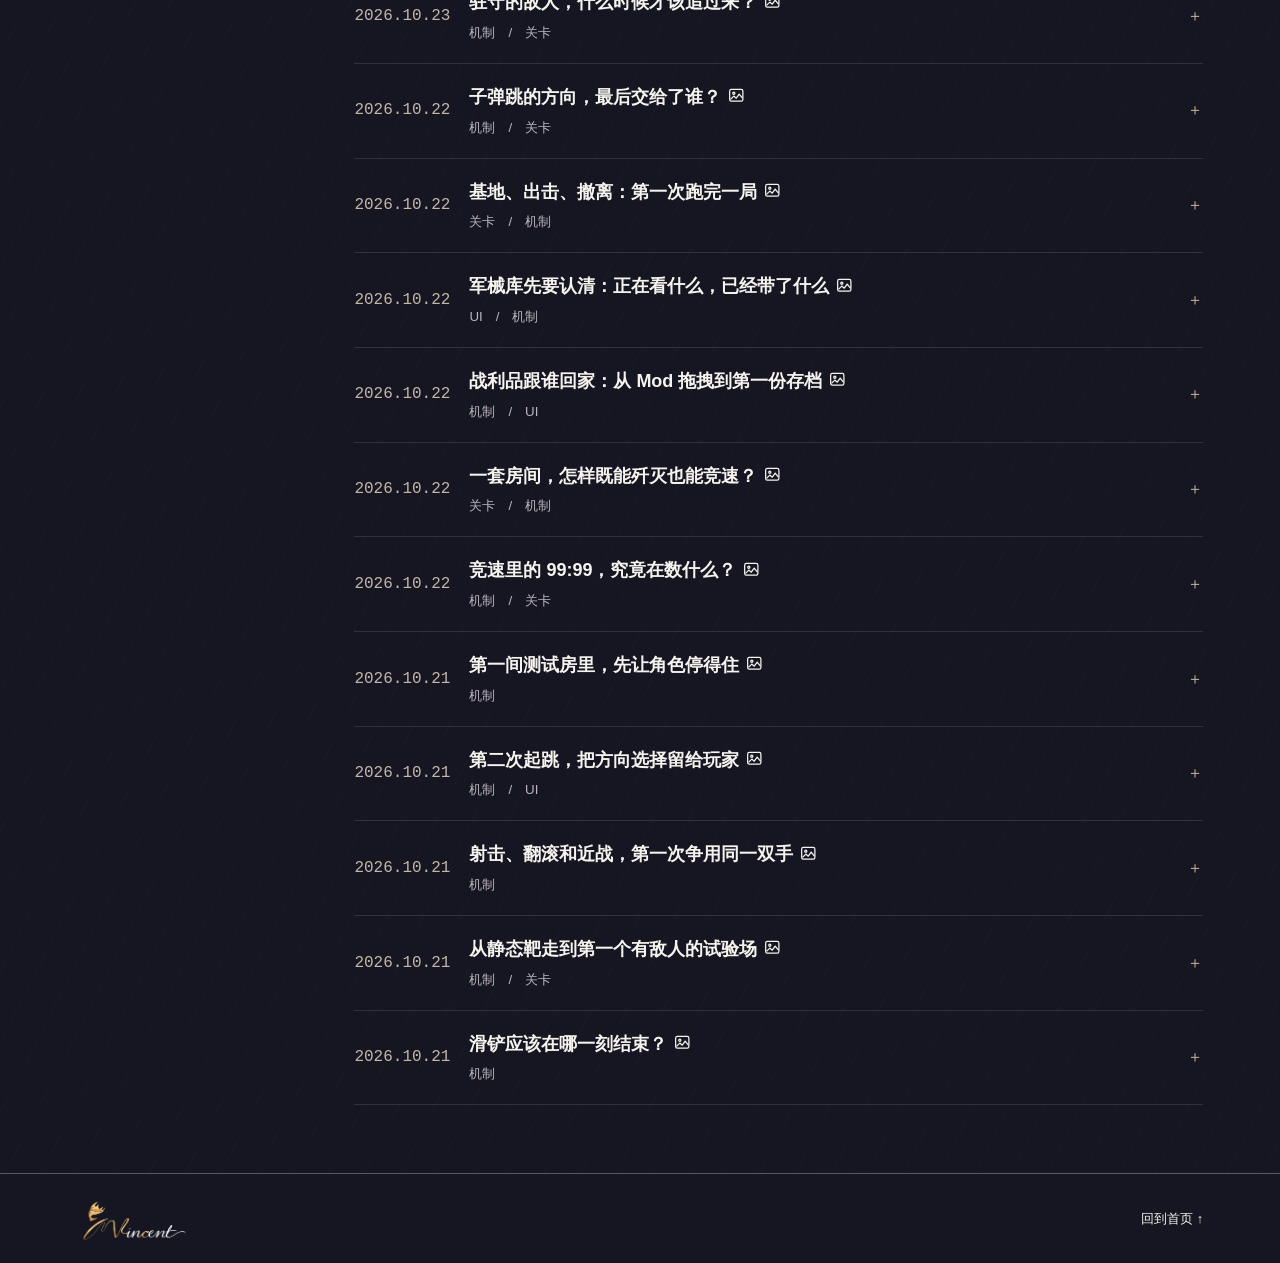
==== commit 3e921919: "Peek journal cards toward their hovered edge" ====
--- a/index.html
+++ b/index.html
@@ -1,4 +1,4 @@
-<!doctype html><html lang="zh-CN"><head><meta charset="utf-8"><meta name="viewport" content="width=device-width,initial-scale=1"><title>回曜 Asterborne ｜ 游戏与开发日志</title><link rel="stylesheet" href="site.css?v=deck-pick-1"><script defer src="notes.js"></script><script defer src="figures.js"></script><script defer src="journal.js?v=deck-pick-1"></script></head><body>
+<!doctype html><html lang="zh-CN"><head><meta charset="utf-8"><meta name="viewport" content="width=device-width,initial-scale=1"><title>回曜 Asterborne ｜ 游戏与开发日志</title><link rel="stylesheet" href="site.css?v=deck-peek-1"><script defer src="notes.js"></script><script defer src="figures.js"></script><script defer src="journal.js?v=deck-peek-1"></script></head><body>
 <header><a href="#home" aria-label="回曜首页"><img src="media/Asterborne-eclipse-wordmark.png" alt="Asterborne"></a><nav><a href="history.html">项目历程</a><a href="#journal">开发日志</a><a href="#topics">分类索引</a></nav></header>
 <main id="home"><section class="hero"><video id="sea" muted loop playsinline preload="metadata" poster="media/shore.jpg" aria-hidden="true" src="media/homepage-background.mp4"></video><div class="heroCopy"><h1 aria-label="回曜 Asterborne"><span class="zh" aria-hidden="true"></span><span class="en" aria-hidden="true"></span></h1><p>离线单人动作游戏</p><button id="play"><span aria-hidden="true">▶</span> 播放实机宣传片 <small>00:30</small></button></div><button id="motion">播放背景</button></section>
 <section id="journal"><div class="mast"><div><span lang="en">Development journal</span><h2>开发日志</h2></div></div>
--- a/site.css
+++ b/site.css
@@ -40,7 +40,7 @@
   border: 1px solid transparent;
   background: linear-gradient(105deg,#222631,#302b38) padding-box,
     linear-gradient(118deg,#b79462,#f0d8a5 17%,#816948 44%,#a98b63 76%,#e1c18e) border-box;
-  transition: transform .72s ease, opacity .72s ease;
+  transition: transform .72s ease, opacity .72s ease, translate .16s ease-out;
 }
 #journalDeck .feature > * { min-width: 0; }
 #journalDeck .feature:where([data-slot="1"], [data-slot="2"], [data-slot="incoming"]) > :not(.select-card) { visibility: hidden; }
@@ -93,3 +93,7 @@
 }
 #journalDeck .select-card[hidden] { display: none; }
 #journalDeck .select-card:focus-visible { outline: 2px solid #f0d8a5; outline-offset: -2px; }
+
+#journalDeck :is([data-slot="1"], [data-slot="2"])[data-peek="top"] { translate: 0 calc(-1 * var(--step)); }
+#journalDeck :is([data-slot="1"], [data-slot="2"])[data-peek="right"] { translate: var(--step) 0; }
+#journalDeck :is([data-slot="1"], [data-slot="2"])[data-peek="corner"] { translate: var(--step) calc(-1 * var(--step)); }
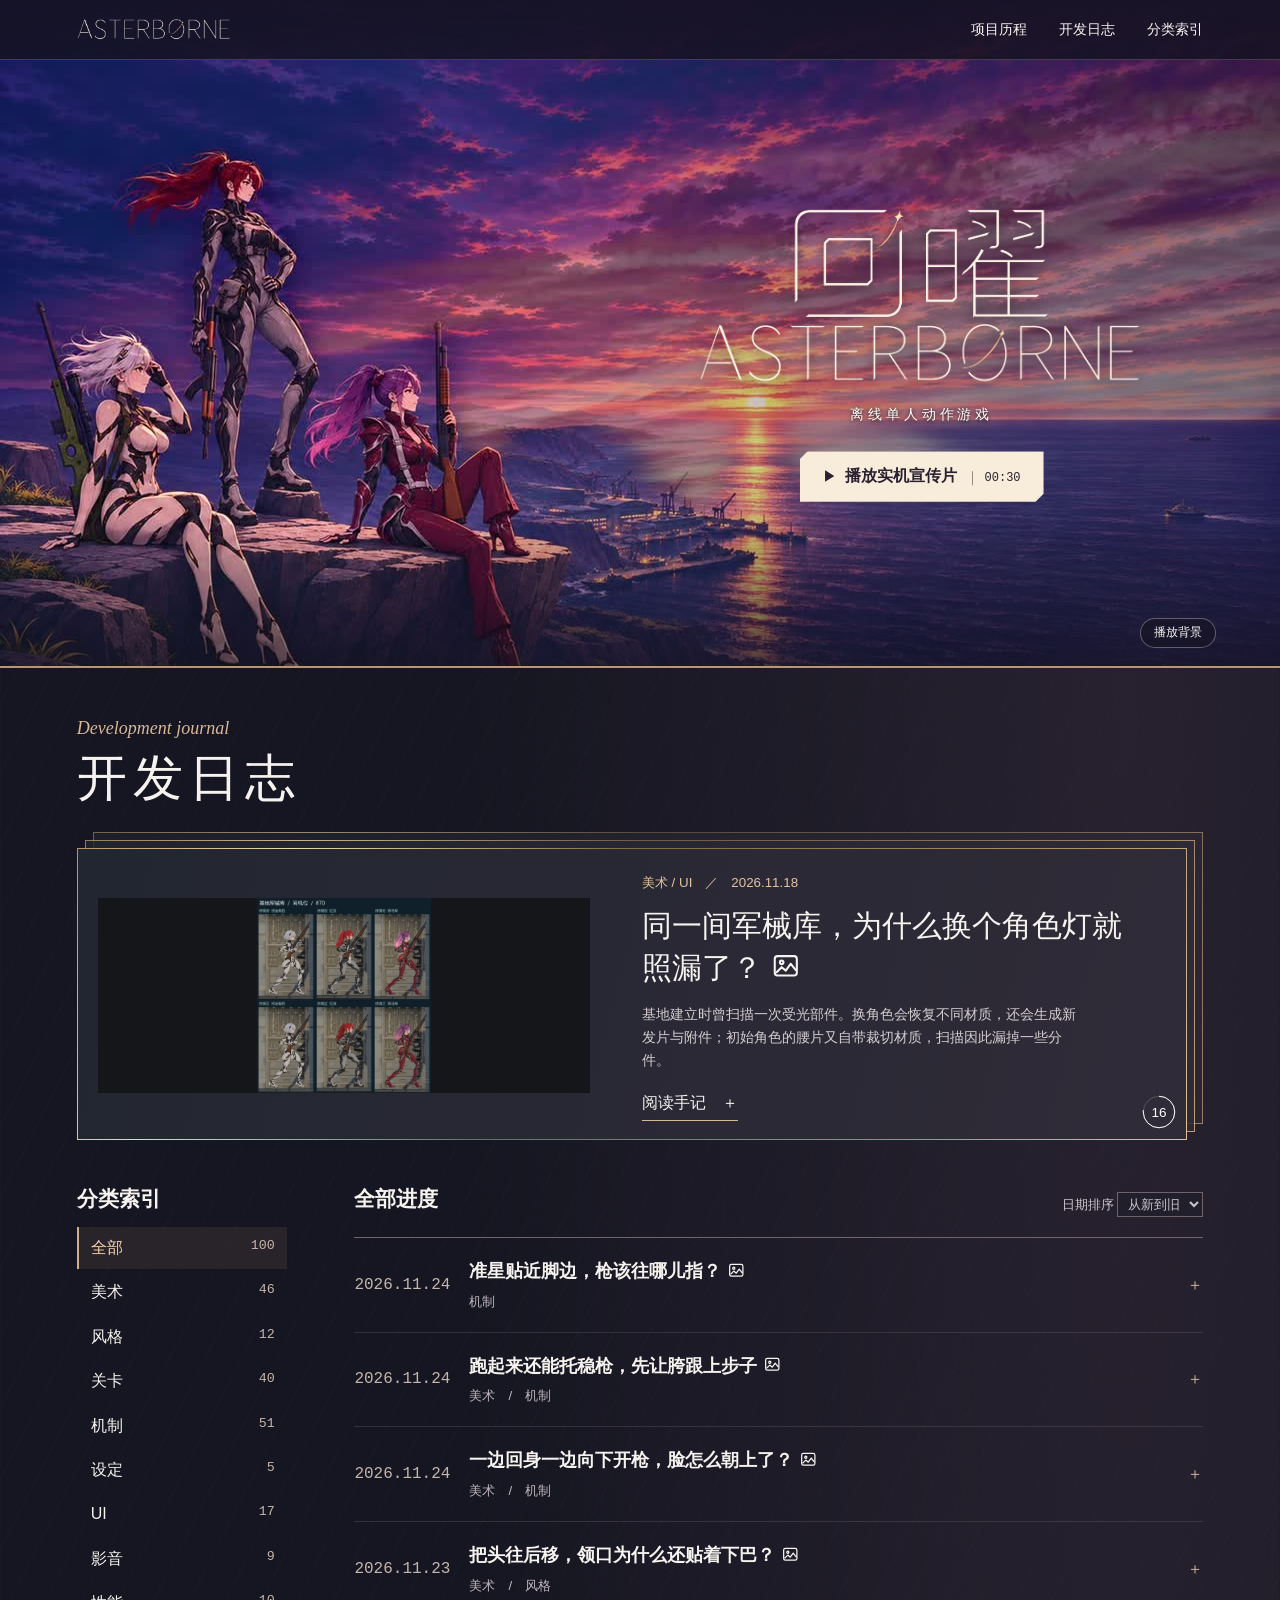
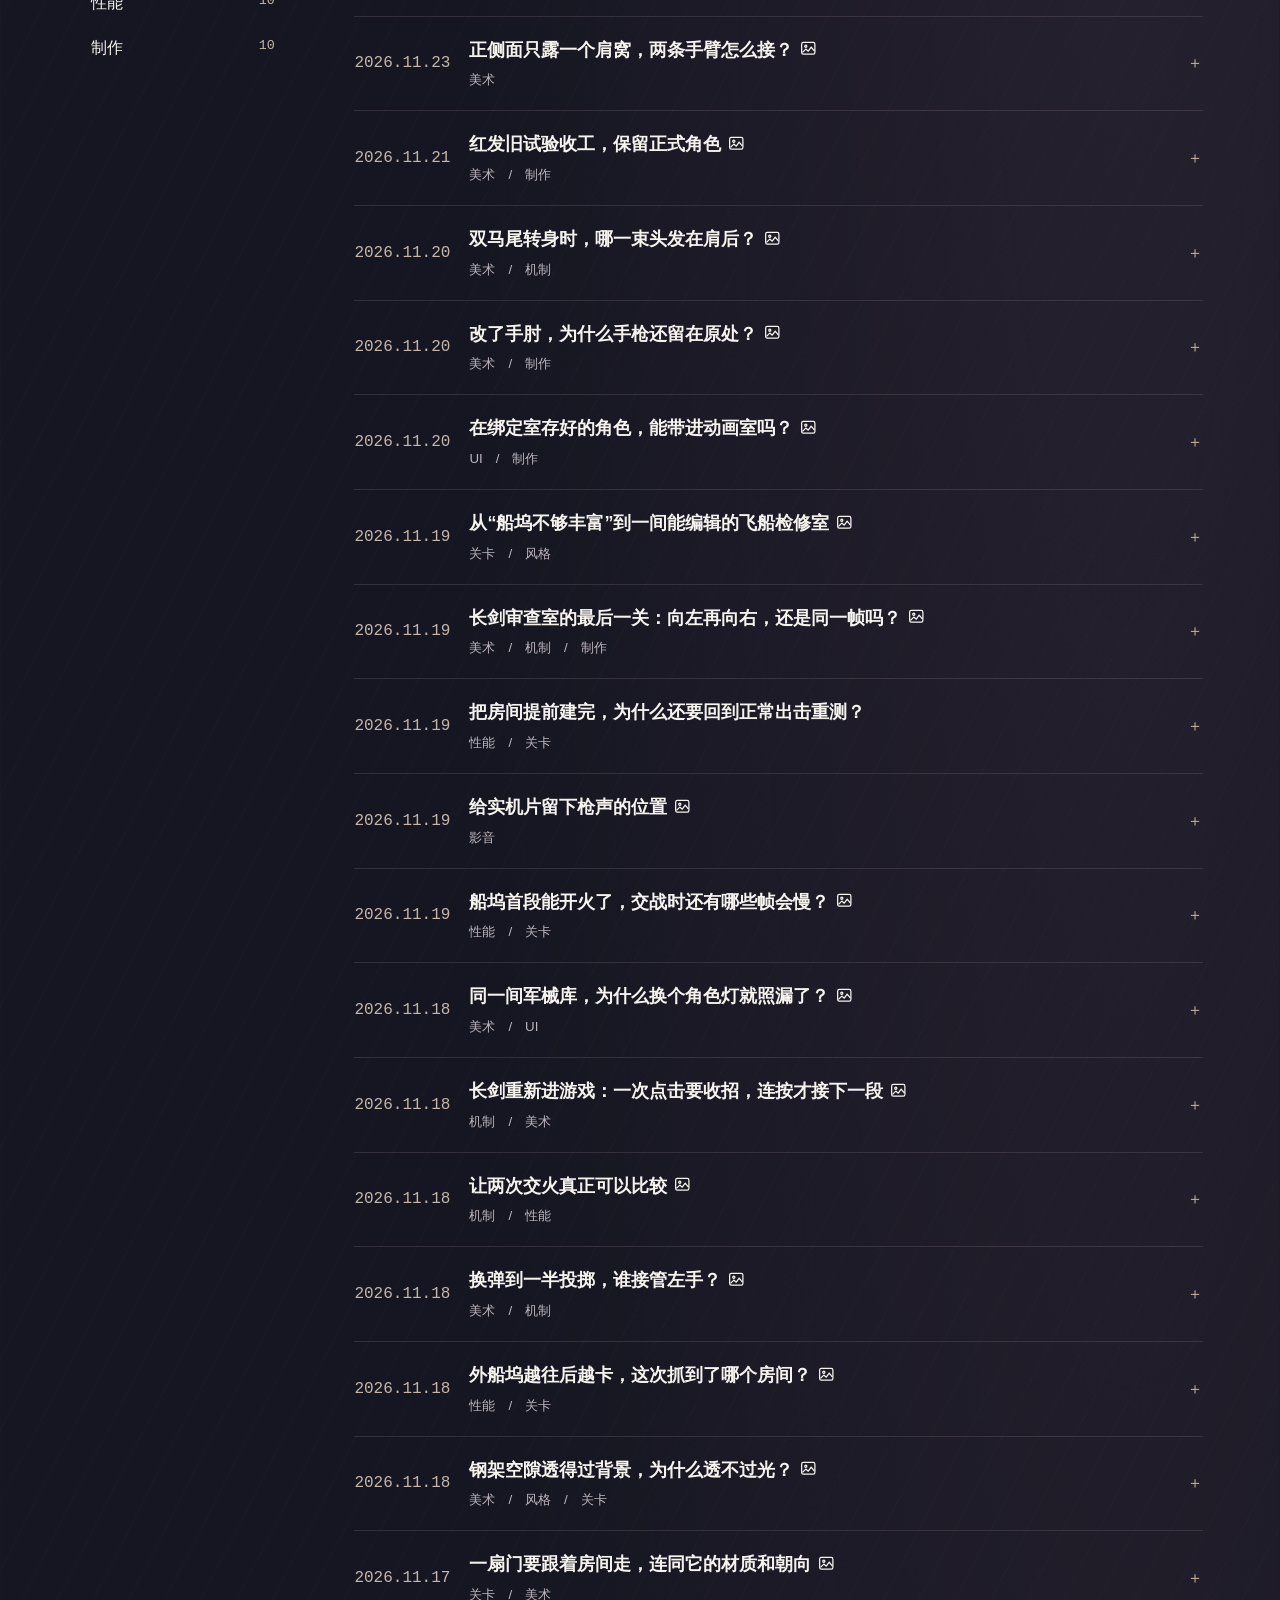
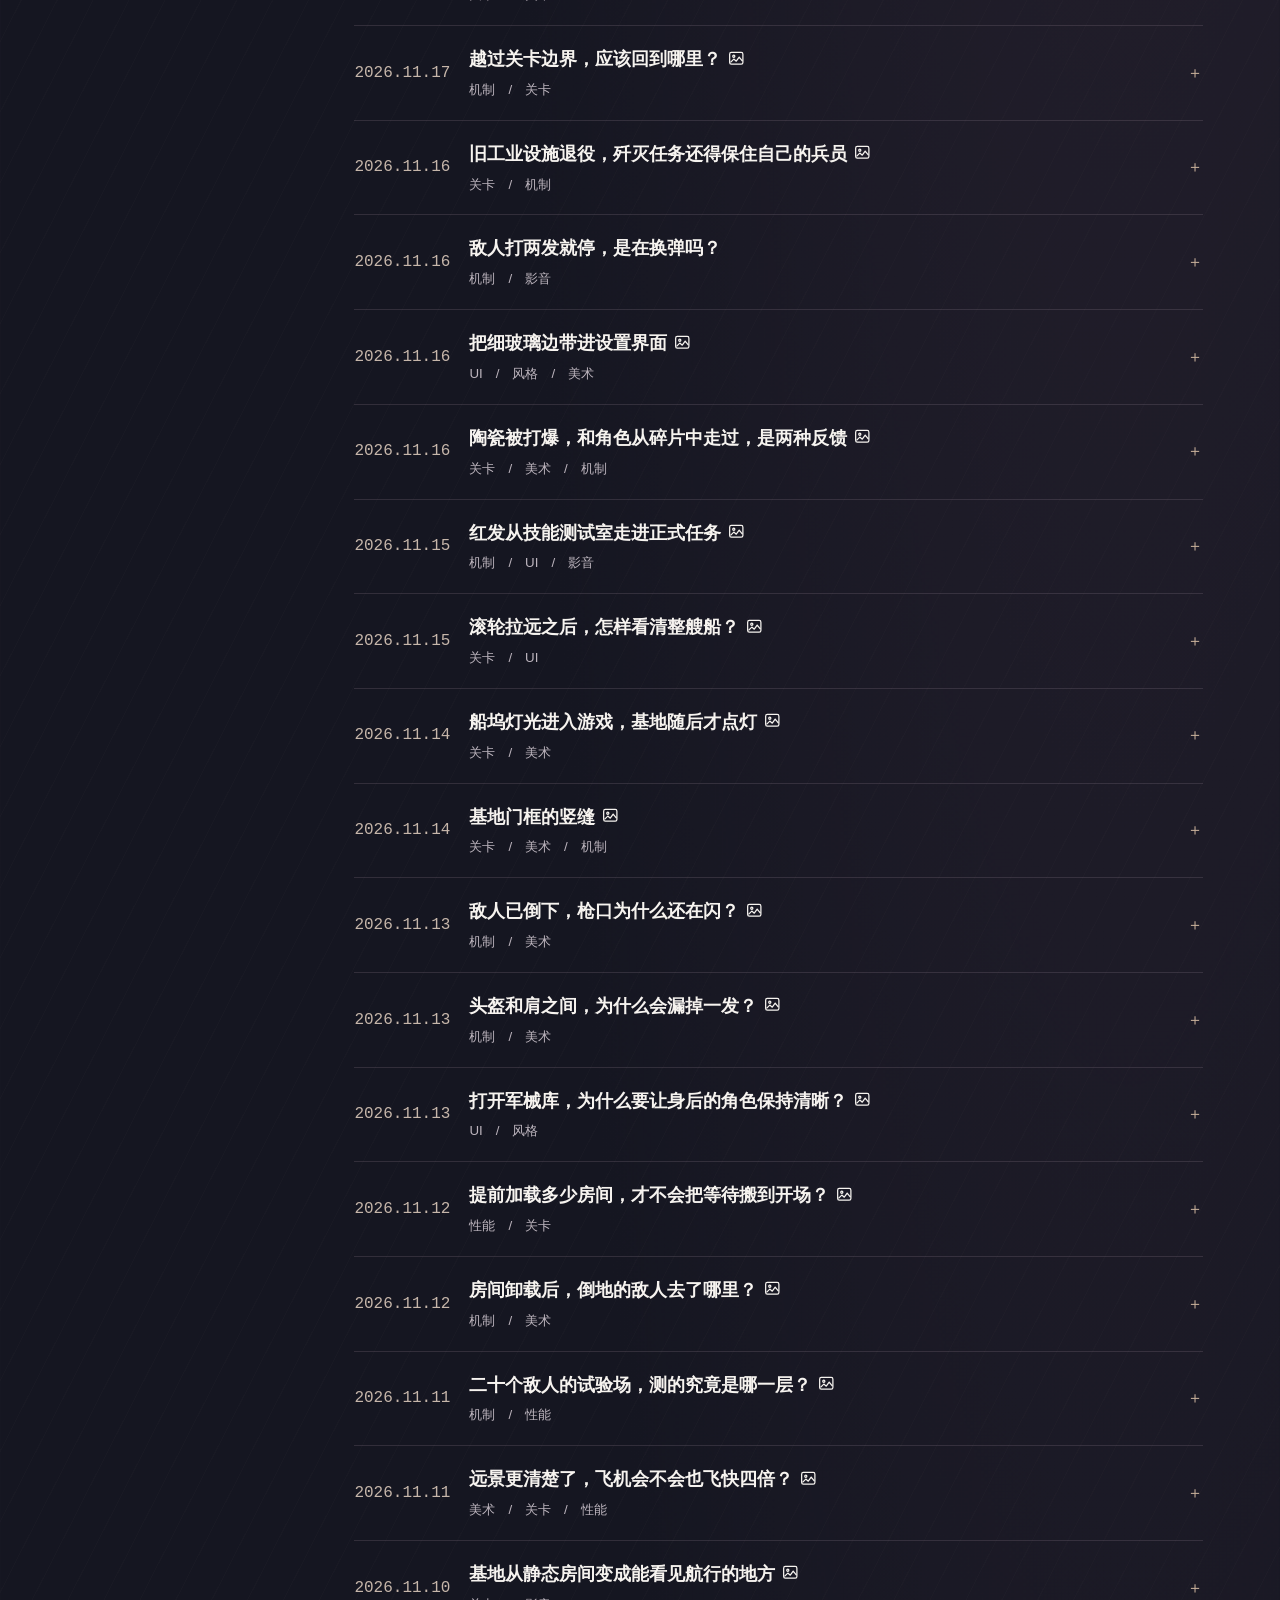
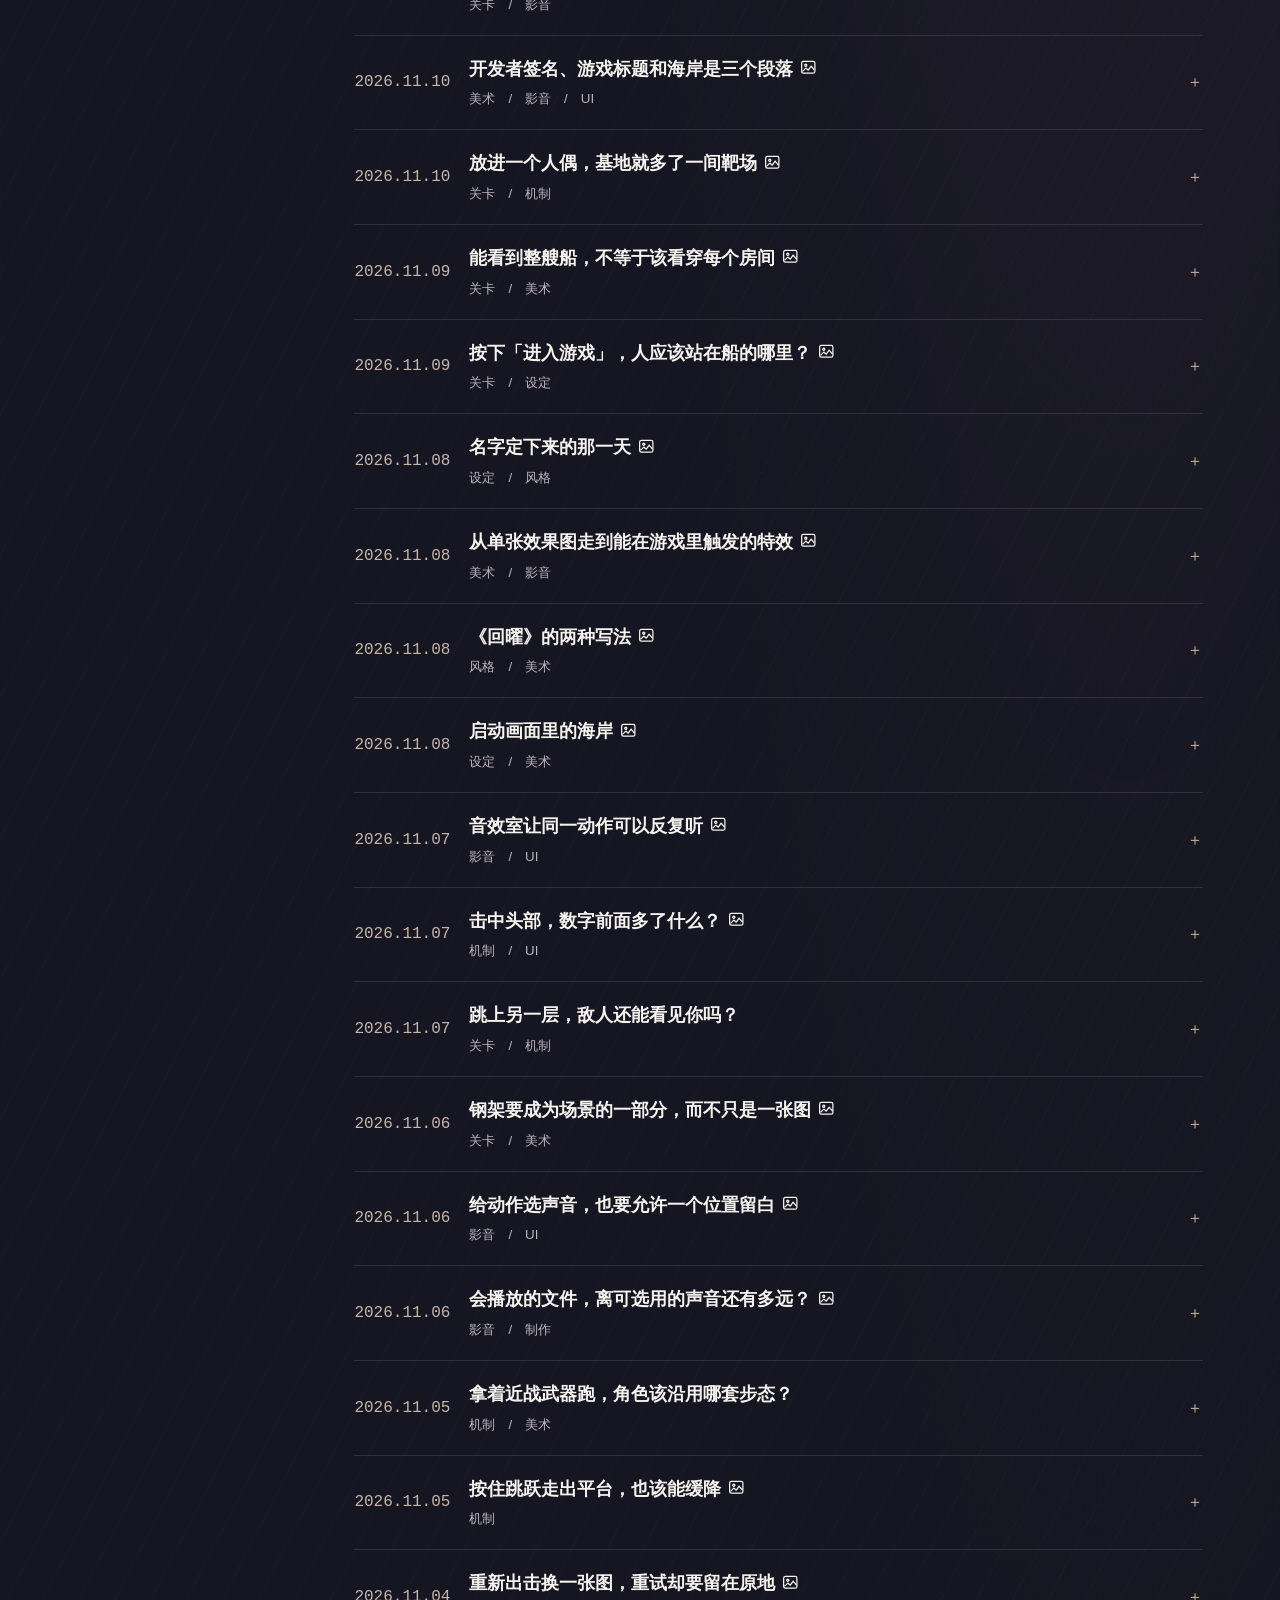
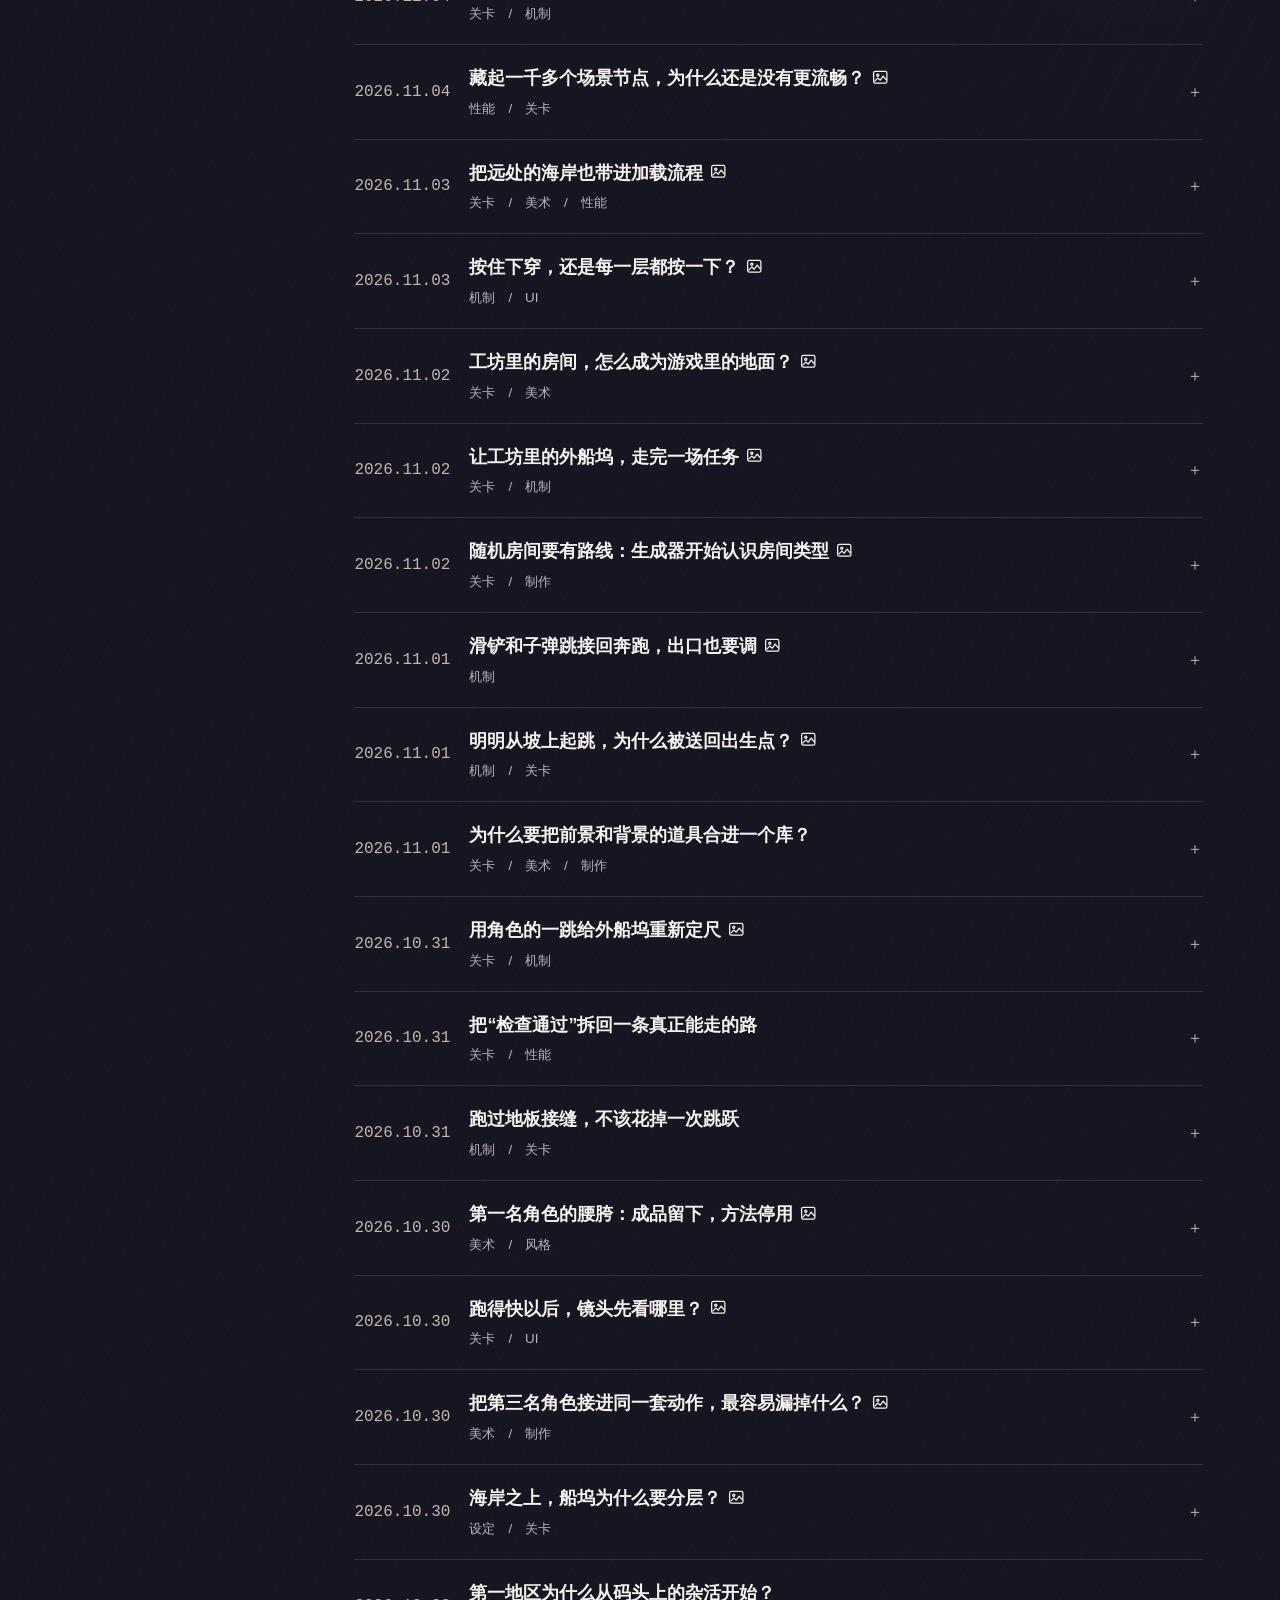
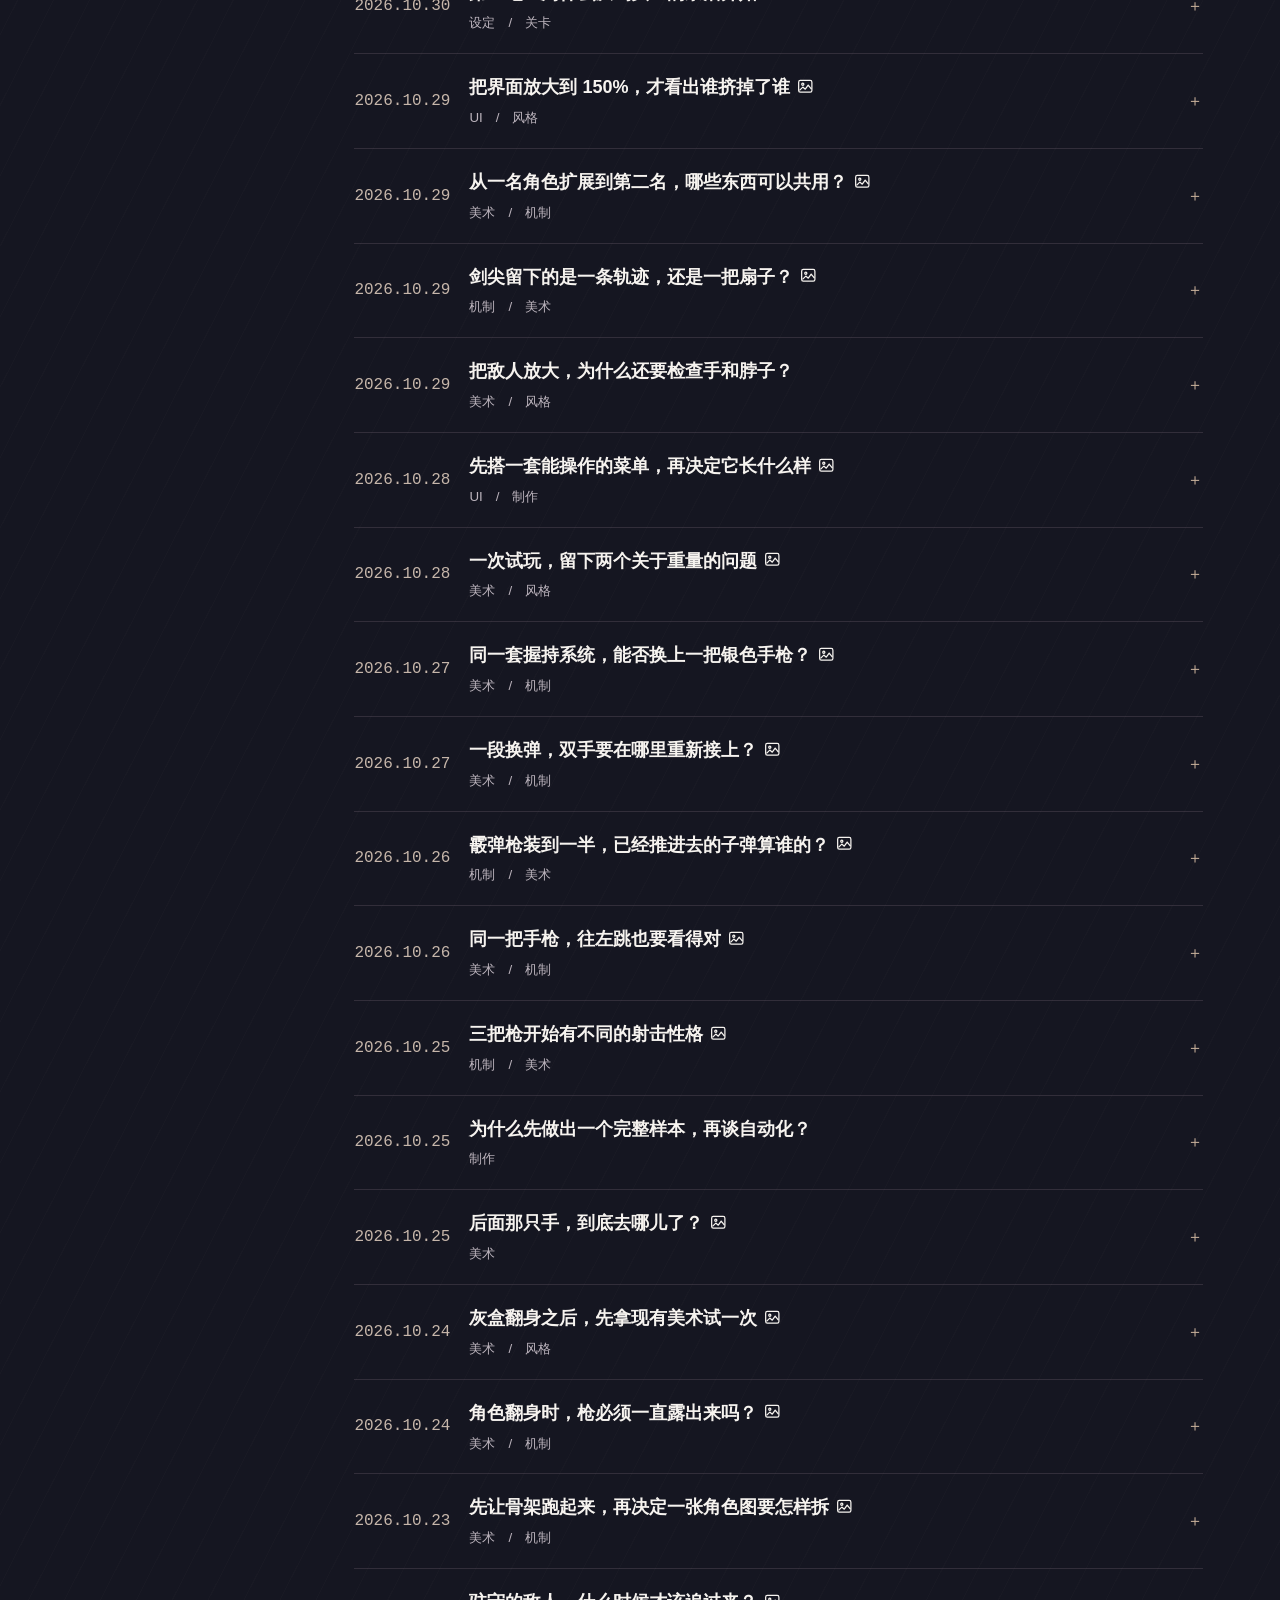
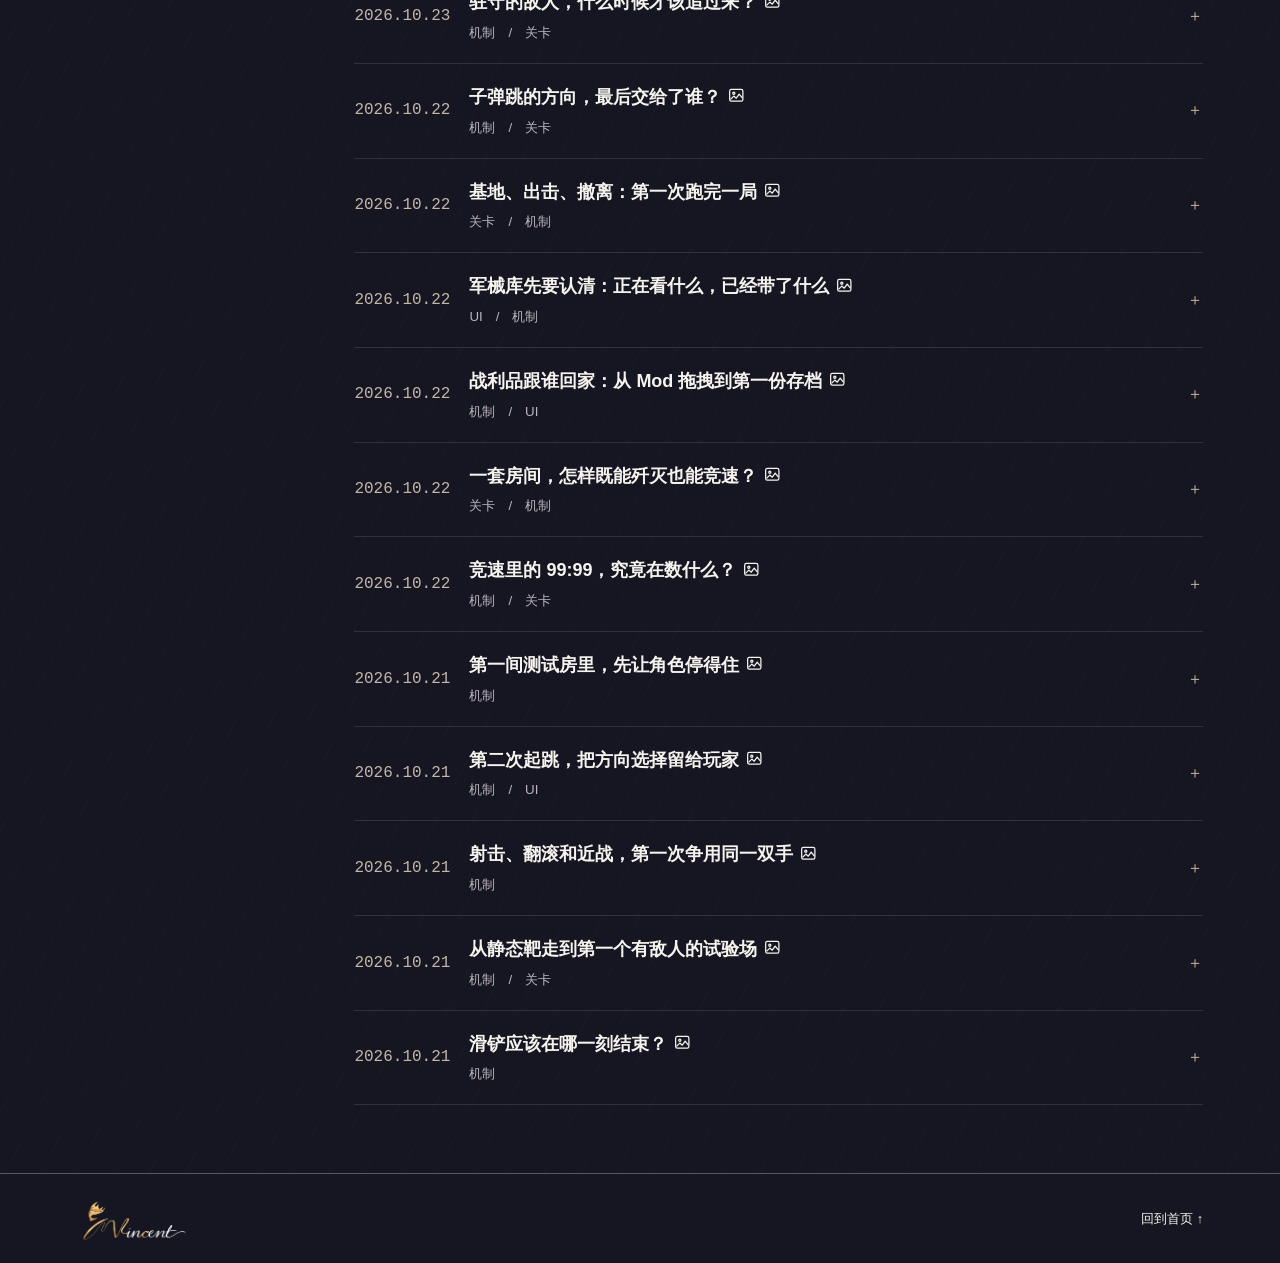
==== commit 80c5ec60: "Overlap journal card flights and double hover travel" ====
--- a/index.html
+++ b/index.html
@@ -1,4 +1,4 @@
-<!doctype html><html lang="zh-CN"><head><meta charset="utf-8"><meta name="viewport" content="width=device-width,initial-scale=1"><title>回曜 Asterborne ｜ 游戏与开发日志</title><link rel="stylesheet" href="site.css?v=deck-peek-1"><script defer src="notes.js"></script><script defer src="figures.js"></script><script defer src="journal.js?v=deck-peek-1"></script></head><body>
+<!doctype html><html lang="zh-CN"><head><meta charset="utf-8"><meta name="viewport" content="width=device-width,initial-scale=1"><title>回曜 Asterborne ｜ 游戏与开发日志</title><link rel="stylesheet" href="site.css?v=deck-flight-2"><script defer src="notes.js"></script><script defer src="figures.js"></script><script defer src="journal.js?v=deck-flight-2"></script></head><body>
 <header><a href="#home" aria-label="回曜首页"><img src="media/Asterborne-eclipse-wordmark.png" alt="Asterborne"></a><nav><a href="history.html">项目历程</a><a href="#journal">开发日志</a><a href="#topics">分类索引</a></nav></header>
 <main id="home"><section class="hero"><video id="sea" muted loop playsinline preload="metadata" poster="media/shore.jpg" aria-hidden="true" src="media/homepage-background.mp4"></video><div class="heroCopy"><h1 aria-label="回曜 Asterborne"><span class="zh" aria-hidden="true"></span><span class="en" aria-hidden="true"></span></h1><p>离线单人动作游戏</p><button id="play"><span aria-hidden="true">▶</span> 播放实机宣传片 <small>00:30</small></button></div><button id="motion">播放背景</button></section>
 <section id="journal"><div class="mast"><div><span lang="en">Development journal</span><h2>开发日志</h2></div></div>
--- a/site.css
+++ b/site.css
@@ -28,6 +28,7 @@
 
 #journalDeck {
   --step: 8px;
+  --flight-ms: 720;
   position: relative;
   isolation: isolate;
   margin: calc(2 * var(--step)) calc(2 * var(--step)) 0 0;
@@ -40,7 +41,7 @@
   border: 1px solid transparent;
   background: linear-gradient(105deg,#222631,#302b38) padding-box,
     linear-gradient(118deg,#b79462,#f0d8a5 17%,#816948 44%,#a98b63 76%,#e1c18e) border-box;
-  transition: transform .72s ease, opacity .72s ease, translate .16s ease-out;
+  transition: transform calc(var(--flight-ms) * 1ms) ease, opacity calc(var(--flight-ms) * 1ms) ease, translate .16s ease-out;
 }
 #journalDeck .feature > * { min-width: 0; }
 #journalDeck .feature:where([data-slot="1"], [data-slot="2"], [data-slot="incoming"]) > :not(.select-card) { visibility: hidden; }
@@ -94,6 +95,8 @@
 #journalDeck .select-card[hidden] { display: none; }
 #journalDeck .select-card:focus-visible { outline: 2px solid #f0d8a5; outline-offset: -2px; }
 
-#journalDeck :is([data-slot="1"], [data-slot="2"])[data-peek="top"] { translate: 0 calc(-1 * var(--step)); }
-#journalDeck :is([data-slot="1"], [data-slot="2"])[data-peek="right"] { translate: var(--step) 0; }
-#journalDeck :is([data-slot="1"], [data-slot="2"])[data-peek="corner"] { translate: var(--step) calc(-1 * var(--step)); }
+#journalDeck :is([data-slot="1"], [data-slot="2"])[data-peek="top"] { translate: 0 calc(-2 * var(--step)); }
+#journalDeck :is([data-slot="1"], [data-slot="2"])[data-peek="right"] { translate: calc(2 * var(--step)) 0; }
+#journalDeck :is([data-slot="1"], [data-slot="2"])[data-peek="corner"] { translate: calc(2 * var(--step)) calc(-2 * var(--step)); }
+
+#journalDeck.chain-flight .feature { transition-timing-function: linear, linear, ease-out; }
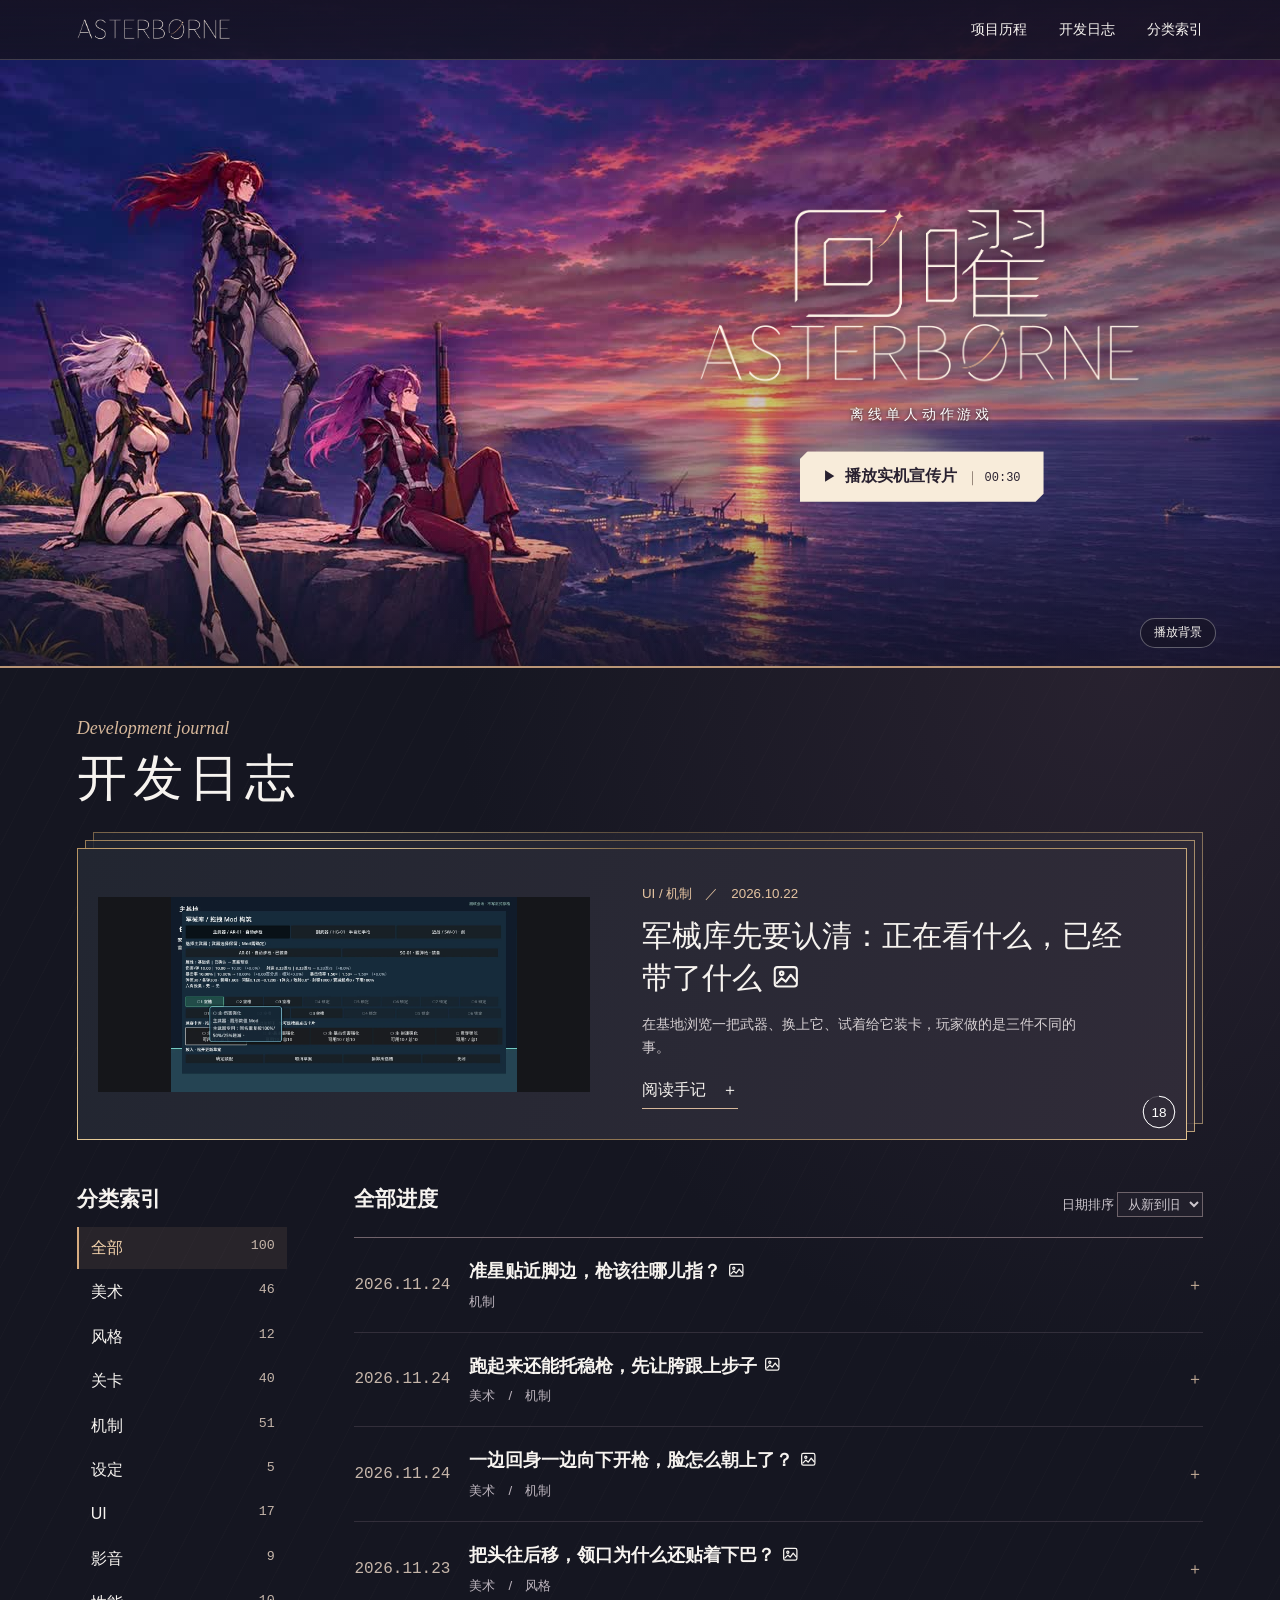
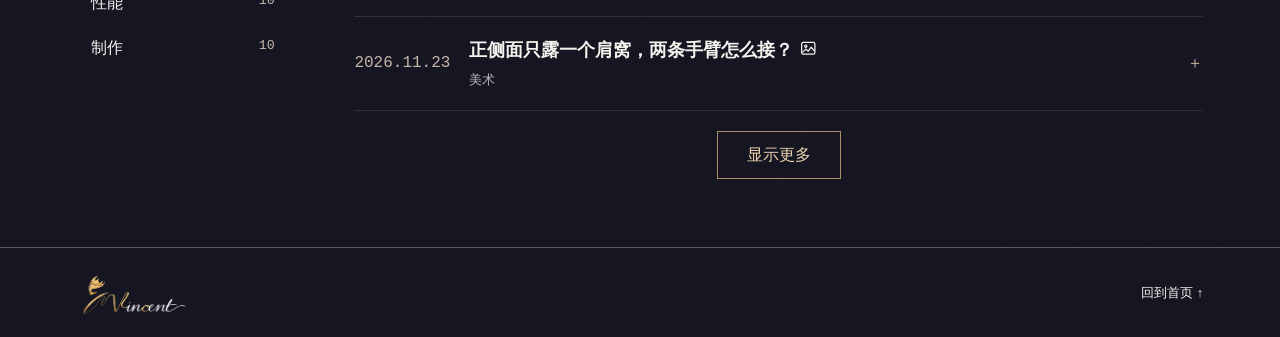
==== commit 679ab868: "Show five journal entries initially and load ten more per click" ====
--- a/index.html
+++ b/index.html
@@ -1,4 +1,4 @@
-<!doctype html><html lang="zh-CN"><head><meta charset="utf-8"><meta name="viewport" content="width=device-width,initial-scale=1"><title>回曜 Asterborne ｜ 游戏与开发日志</title><link rel="stylesheet" href="site.css?v=deck-flight-2"><script defer src="notes.js"></script><script defer src="figures.js"></script><script defer src="journal.js?v=deck-flight-2"></script></head><body>
+<!doctype html><html lang="zh-CN"><head><meta charset="utf-8"><meta name="viewport" content="width=device-width,initial-scale=1"><title>回曜 Asterborne ｜ 游戏与开发日志</title><link rel="stylesheet" href="site.css?v=journal-list-1"><script defer src="notes.js"></script><script defer src="figures.js"></script><script defer src="journal.js?v=journal-list-1"></script></head><body>
 <header><a href="#home" aria-label="回曜首页"><img src="media/Asterborne-eclipse-wordmark.png" alt="Asterborne"></a><nav><a href="history.html">项目历程</a><a href="#journal">开发日志</a><a href="#topics">分类索引</a></nav></header>
 <main id="home"><section class="hero"><video id="sea" muted loop playsinline preload="metadata" poster="media/shore.jpg" aria-hidden="true" src="media/homepage-background.mp4"></video><div class="heroCopy"><h1 aria-label="回曜 Asterborne"><span class="zh" aria-hidden="true"></span><span class="en" aria-hidden="true"></span></h1><p>离线单人动作游戏</p><button id="play"><span aria-hidden="true">▶</span> 播放实机宣传片 <small>00:30</small></button></div><button id="motion">播放背景</button></section>
 <section id="journal"><div class="mast"><div><span lang="en">Development journal</span><h2>开发日志</h2></div></div>
@@ -8,7 +8,7 @@
   <circle class="clock-ring" stroke="white" cx="20" cy="20" r="17.5" pathLength="100" stroke-dasharray="100" transform="rotate(-90 20 20)"/>
   <text fill="white" font-size="15" x="20" y="25.4" text-anchor="middle">20</text>
 </svg></div>
-<div class="archive"><aside id="topics"><h3>分类索引</h3><div id="filters" aria-label="按开发方向筛选"></div></aside><section class="timeline"><div class="bar"><h3 id="listTitle">全部进度</h3><label>日期排序 <select id="order"><option value="new">从新到旧</option><option value="old">从旧到新</option></select></label></div><div id="entries" aria-live="polite"></div></section></div></section></main>
+<div class="archive"><aside id="topics"><h3>分类索引</h3><div id="filters" aria-label="按开发方向筛选"></div></aside><section class="timeline"><div class="bar"><h3 id="listTitle">全部进度</h3><label>日期排序 <select id="order"><option value="new">从新到旧</option><option value="old">从旧到新</option></select></label></div><div id="entries" aria-live="polite"></div><button type="button" id="moreEntries" aria-controls="entries" hidden>显示更多</button></section></div></section></main>
 <footer><img src="media/Vincent-emblem-4K.png" alt="Vincent"><a href="#home">回到首页 ↑</a></footer>
 <dialog id="cinema" aria-label="回曜实机宣传片"><button class="close" aria-label="关闭宣传片">关闭 ×</button><video controls playsinline preload="none" src="media/homepage-gameplay.mp4"></video></dialog>
 <dialog id="article" aria-labelledby="articleTitle"><button class="close">关闭 ×</button><small id="articleMeta"></small><h2 id="articleTitle"></h2><div id="articleBody"></div></dialog></body></html>
--- a/site.css
+++ b/site.css
@@ -100,3 +100,13 @@
 #journalDeck :is([data-slot="1"], [data-slot="2"])[data-peek="corner"] { translate: calc(2 * var(--step)) calc(-2 * var(--step)); }
 
 #journalDeck.chain-flight .feature { transition-timing-function: linear, linear, ease-out; }
+
+#moreEntries {
+  display: block;
+  margin: 20px auto 0;
+  padding: .6em 1.8em;
+  border: 1px solid #ab906b;
+  color: #ecd2ae;
+}
+#moreEntries[hidden] { display: none; }
+#moreEntries:hover, #moreEntries:focus-visible { background: #d7b89b18; }
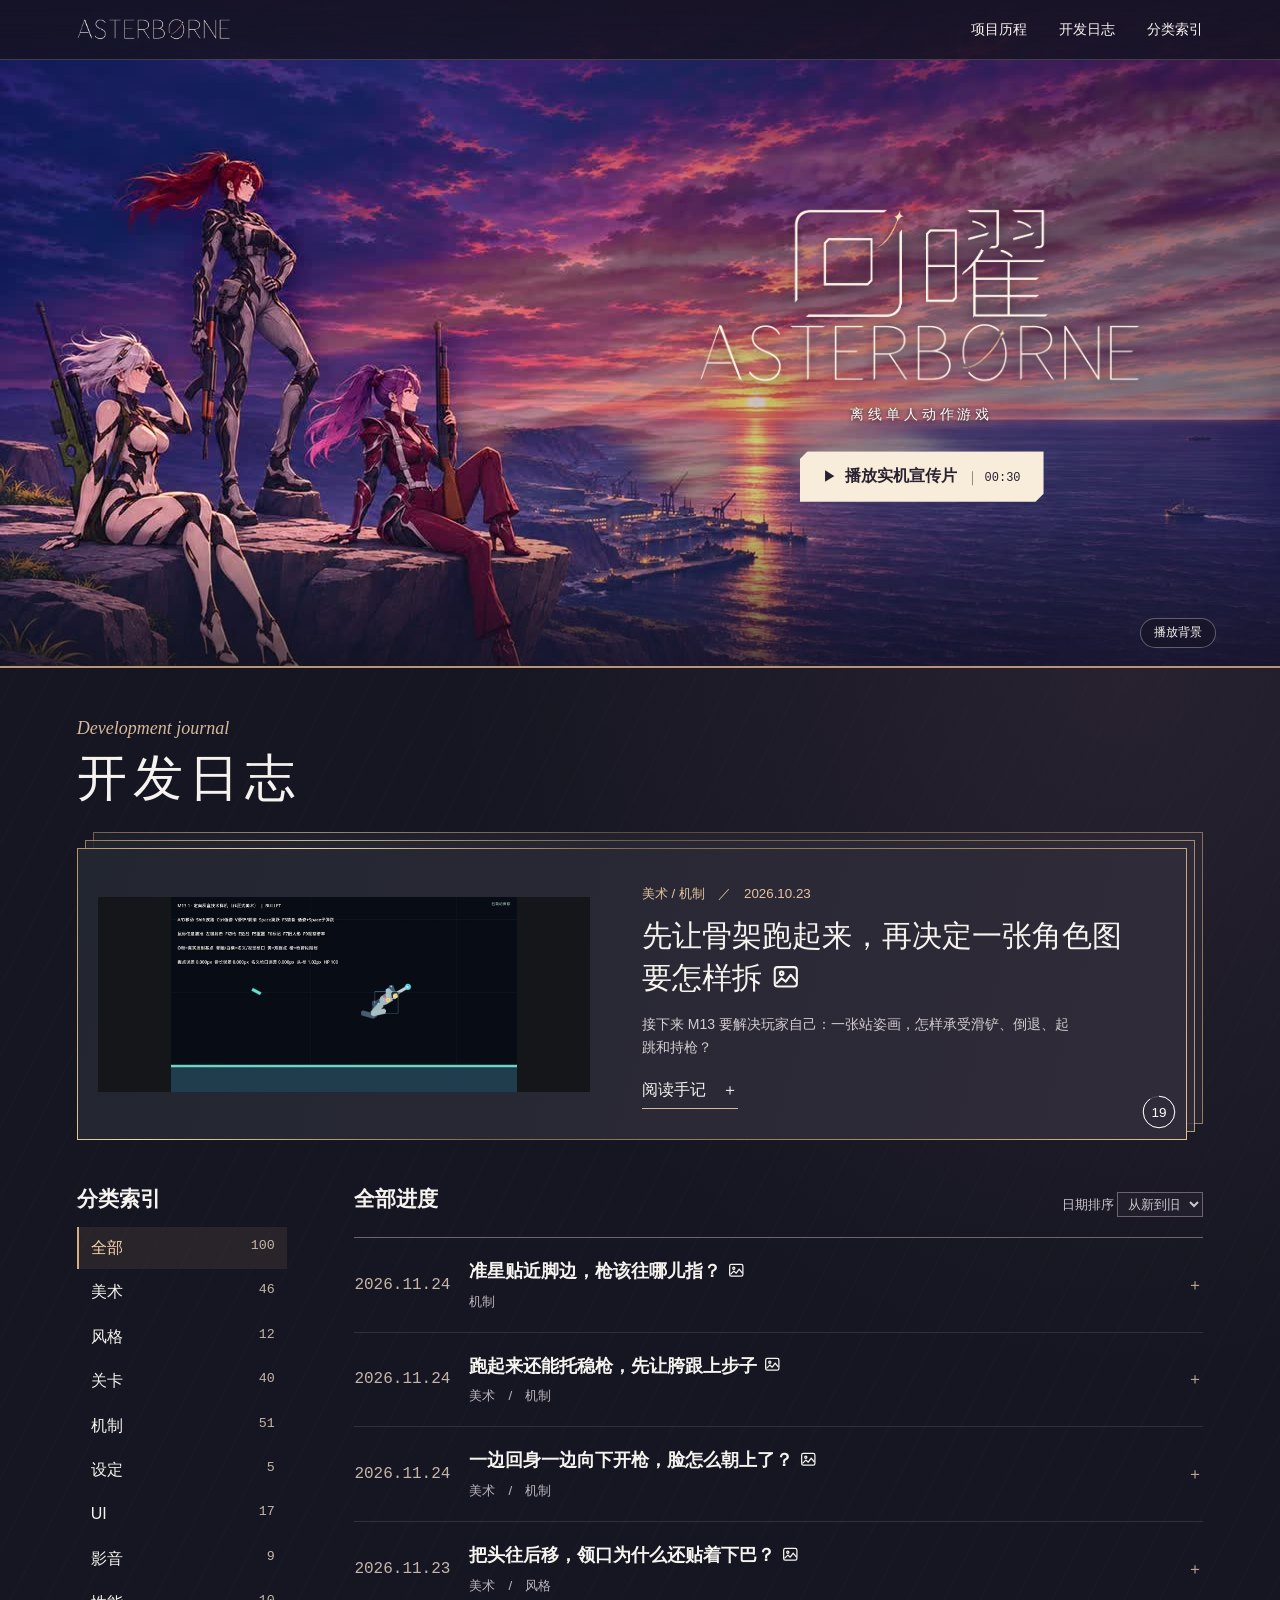
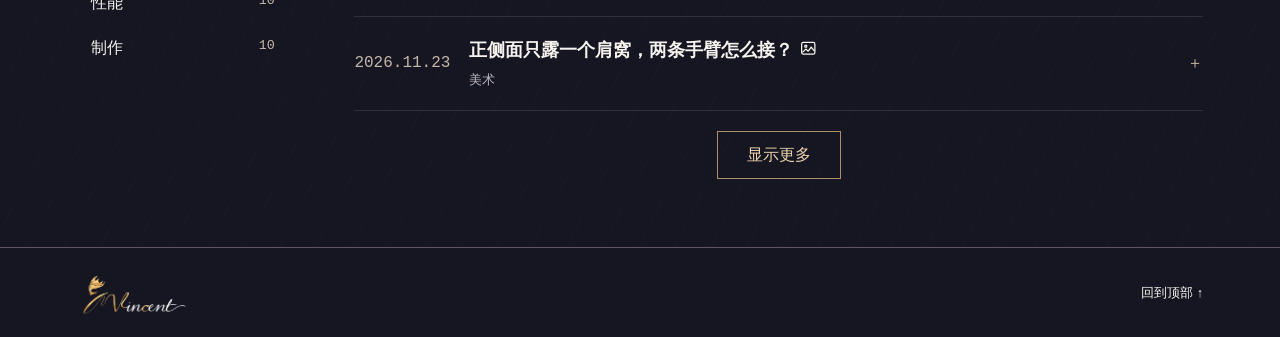
==== commit e041212d: "Collapse journal entries progressively when scrolling back to the top" ====
--- a/index.html
+++ b/index.html
@@ -1,4 +1,4 @@
-<!doctype html><html lang="zh-CN"><head><meta charset="utf-8"><meta name="viewport" content="width=device-width,initial-scale=1"><title>回曜 Asterborne ｜ 游戏与开发日志</title><link rel="stylesheet" href="site.css?v=journal-list-1"><script defer src="notes.js"></script><script defer src="figures.js"></script><script defer src="journal.js?v=journal-list-1"></script></head><body>
+<!doctype html><html lang="zh-CN"><head><meta charset="utf-8"><meta name="viewport" content="width=device-width,initial-scale=1"><title>回曜 Asterborne ｜ 游戏与开发日志</title><link rel="stylesheet" href="site.css?v=journal-list-1"><script defer src="notes.js"></script><script defer src="figures.js"></script><script defer src="journal.js?v=journal-collapse-1"></script></head><body id="top">
 <header><a href="#home" aria-label="回曜首页"><img src="media/Asterborne-eclipse-wordmark.png" alt="Asterborne"></a><nav><a href="history.html">项目历程</a><a href="#journal">开发日志</a><a href="#topics">分类索引</a></nav></header>
 <main id="home"><section class="hero"><video id="sea" muted loop playsinline preload="metadata" poster="media/shore.jpg" aria-hidden="true" src="media/homepage-background.mp4"></video><div class="heroCopy"><h1 aria-label="回曜 Asterborne"><span class="zh" aria-hidden="true"></span><span class="en" aria-hidden="true"></span></h1><p>离线单人动作游戏</p><button id="play"><span aria-hidden="true">▶</span> 播放实机宣传片 <small>00:30</small></button></div><button id="motion">播放背景</button></section>
 <section id="journal"><div class="mast"><div><span lang="en">Development journal</span><h2>开发日志</h2></div></div>
@@ -9,6 +9,6 @@
   <text fill="white" font-size="15" x="20" y="25.4" text-anchor="middle">20</text>
 </svg></div>
 <div class="archive"><aside id="topics"><h3>分类索引</h3><div id="filters" aria-label="按开发方向筛选"></div></aside><section class="timeline"><div class="bar"><h3 id="listTitle">全部进度</h3><label>日期排序 <select id="order"><option value="new">从新到旧</option><option value="old">从旧到新</option></select></label></div><div id="entries" aria-live="polite"></div><button type="button" id="moreEntries" aria-controls="entries" hidden>显示更多</button></section></div></section></main>
-<footer><img src="media/Vincent-emblem-4K.png" alt="Vincent"><a href="#home">回到首页 ↑</a></footer>
+<footer><img src="media/Vincent-emblem-4K.png" alt="Vincent"><a href="#top">回到顶部 ↑</a></footer>
 <dialog id="cinema" aria-label="回曜实机宣传片"><button class="close" aria-label="关闭宣传片">关闭 ×</button><video controls playsinline preload="none" src="media/homepage-gameplay.mp4"></video></dialog>
 <dialog id="article" aria-labelledby="articleTitle"><button class="close">关闭 ×</button><small id="articleMeta"></small><h2 id="articleTitle"></h2><div id="articleBody"></div></dialog></body></html>
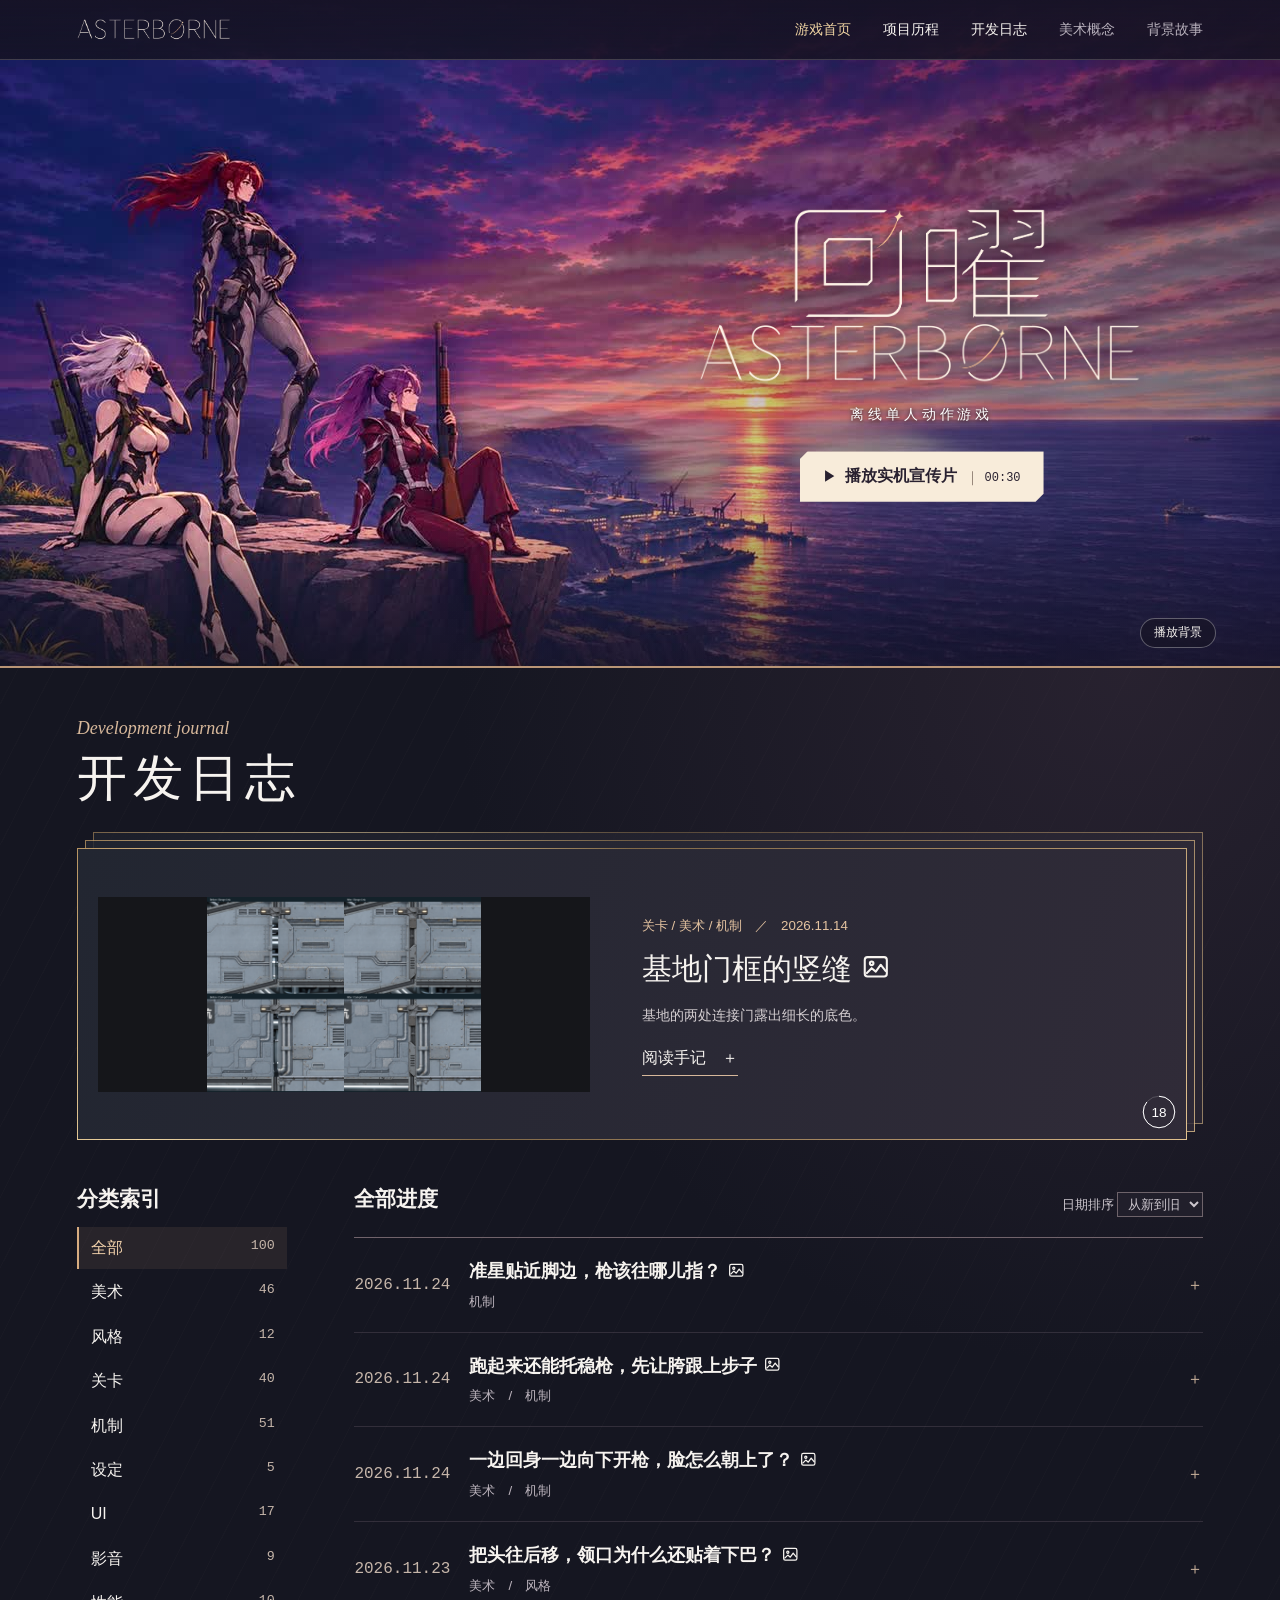
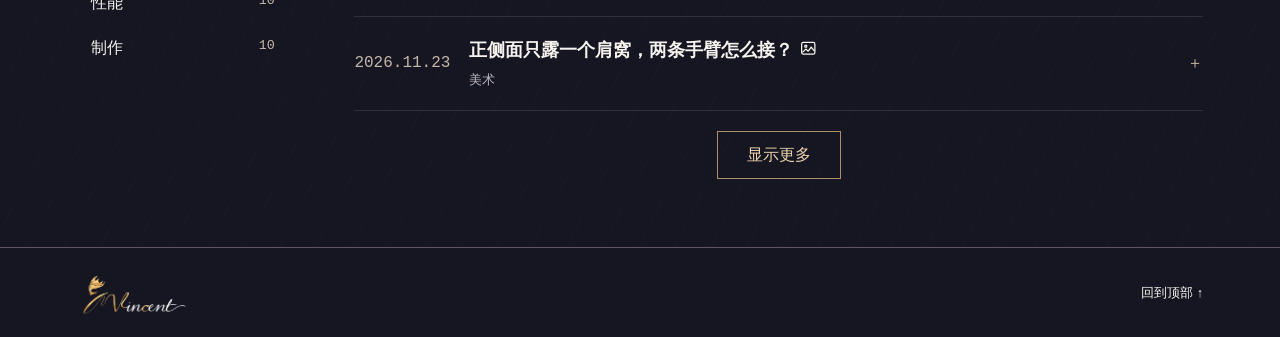
==== commit ac323c7f: "Unify site navigation and add dedicated development journal" ====
--- a/index.html
+++ b/index.html
@@ -1,5 +1,5 @@
-<!doctype html><html lang="zh-CN"><head><meta charset="utf-8"><meta name="viewport" content="width=device-width,initial-scale=1"><title>回曜 Asterborne ｜ 游戏与开发日志</title><link rel="stylesheet" href="site.css?v=journal-list-1"><script defer src="notes.js"></script><script defer src="figures.js"></script><script defer src="journal.js?v=journal-collapse-1"></script></head><body id="top">
-<header><a href="#home" aria-label="回曜首页"><img src="media/Asterborne-eclipse-wordmark.png" alt="Asterborne"></a><nav><a href="history.html">项目历程</a><a href="#journal">开发日志</a><a href="#topics">分类索引</a></nav></header>
+<!doctype html><html lang="zh-CN"><head><meta charset="utf-8"><meta name="viewport" content="width=device-width,initial-scale=1"><title>回曜 Asterborne ｜ 游戏与开发日志</title><link rel="stylesheet" href="site.css?v=site-nav-1"><script defer src="notes.js"></script><script defer src="figures.js"></script><script defer src="journal-list.js"></script><script defer src="journal.js?v=home-deck-2"></script></head><body id="top">
+<header><a href="index.html" aria-label="回曜首页"><img src="media/Asterborne-eclipse-wordmark.png" alt="Asterborne"></a><nav aria-label="主导航"><a href="index.html" aria-current="page">游戏首页</a><a href="history.html">项目历程</a><a href="journal.html">开发日志</a><span aria-disabled="true">美术概念</span><span aria-disabled="true">背景故事</span></nav></header>
 <main id="home"><section class="hero"><video id="sea" muted loop playsinline preload="metadata" poster="media/shore.jpg" aria-hidden="true" src="media/homepage-background.mp4"></video><div class="heroCopy"><h1 aria-label="回曜 Asterborne"><span class="zh" aria-hidden="true"></span><span class="en" aria-hidden="true"></span></h1><p>离线单人动作游戏</p><button id="play"><span aria-hidden="true">▶</span> 播放实机宣传片 <small>00:30</small></button></div><button id="motion">播放背景</button></section>
 <section id="journal"><div class="mast"><div><span lang="en">Development journal</span><h2>开发日志</h2></div></div>
 <div id="journalDeck" aria-label="随机开发日志节选">
--- a/site.css
+++ b/site.css
@@ -110,3 +110,14 @@
 }
 #moreEntries[hidden] { display: none; }
 #moreEntries:hover, #moreEntries:focus-visible { background: #d7b89b18; }
+
+header nav { align-items: center; white-space: nowrap; }
+header nav [aria-current="page"] { color: #f1d5a3; }
+header nav [aria-disabled="true"] { color: #b9b2bd; }
+.journal-page .archive { max-width: 1280px; margin: 0 auto; padding: 44px 4% 68px; }
+@media (max-width: 620px) {
+  header { flex-direction: column; gap: 6px; padding: 7px 3%; }
+  header nav { width: 100%; justify-content: space-evenly; gap: 4px; font-size: 12px; }
+  body.history main { padding-top: 60px; }
+  .journal-page .archive { padding: 24px 5% 48px; }
+}
